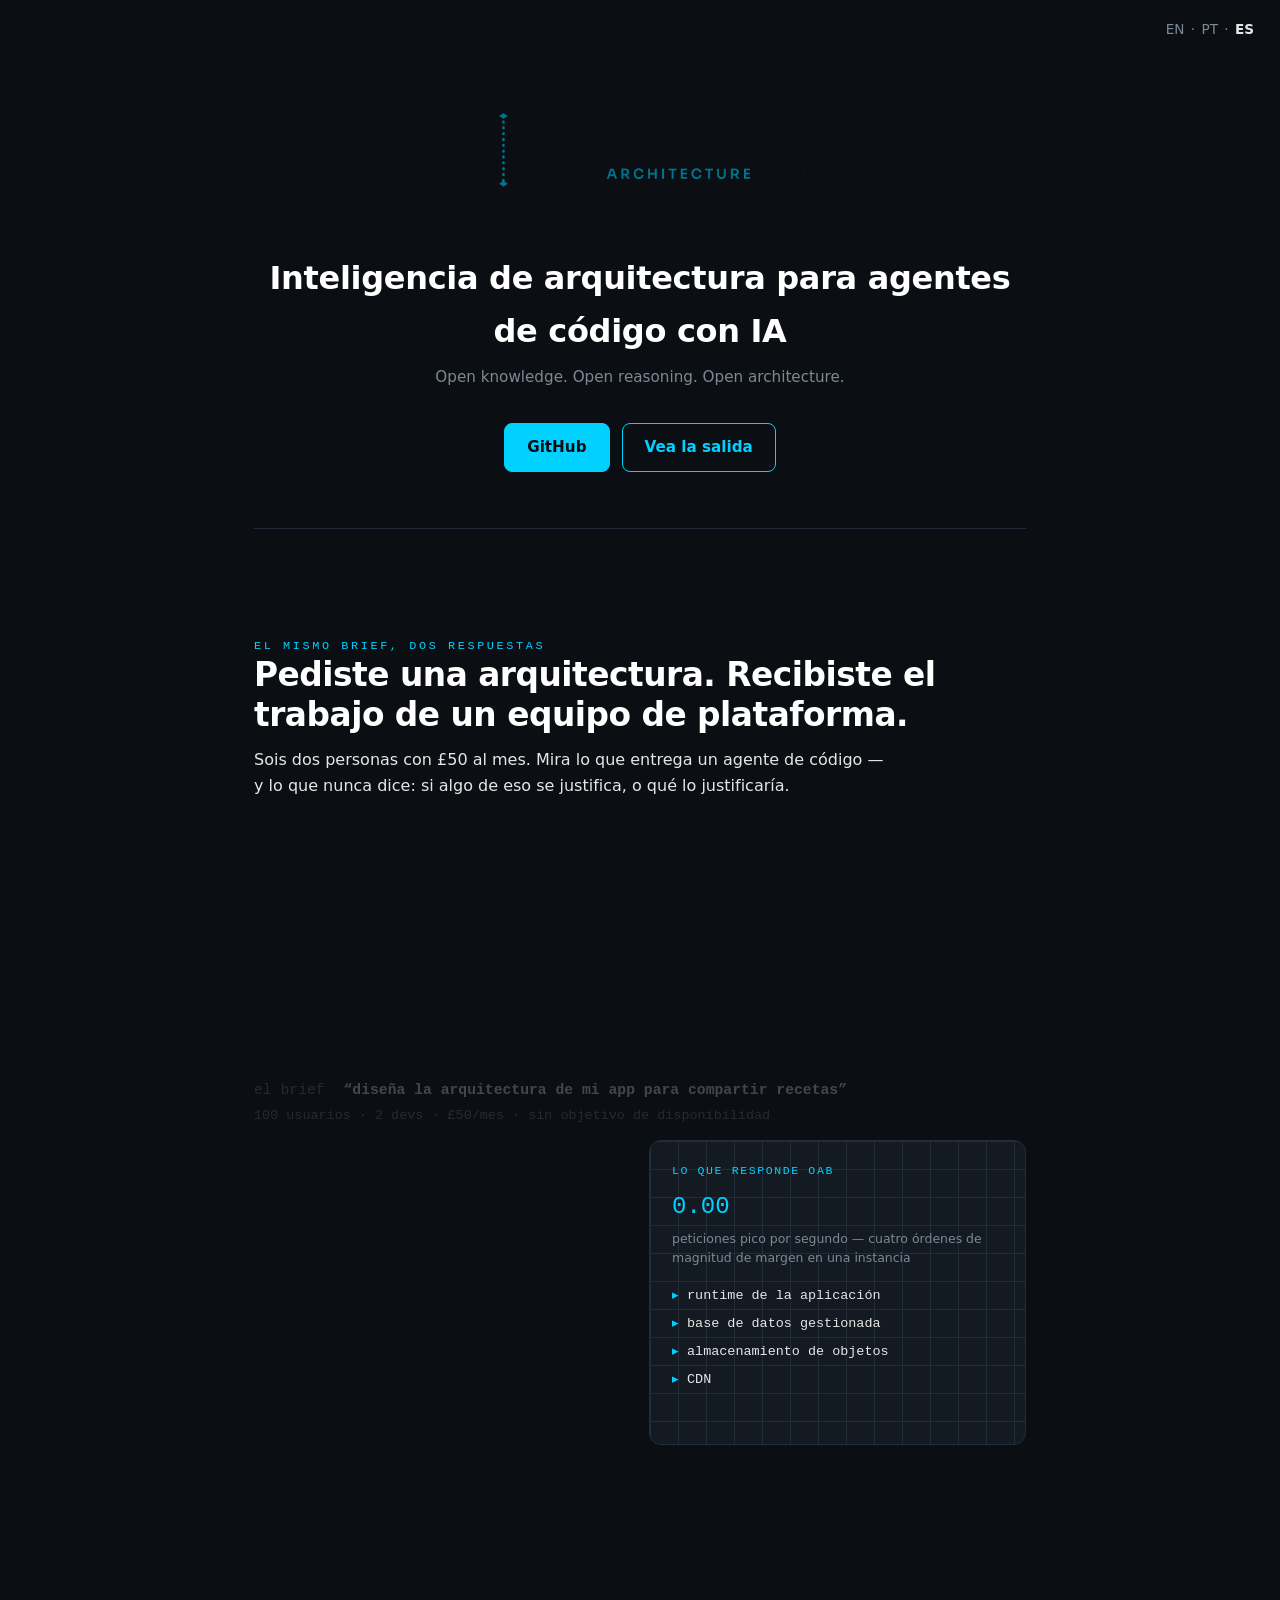
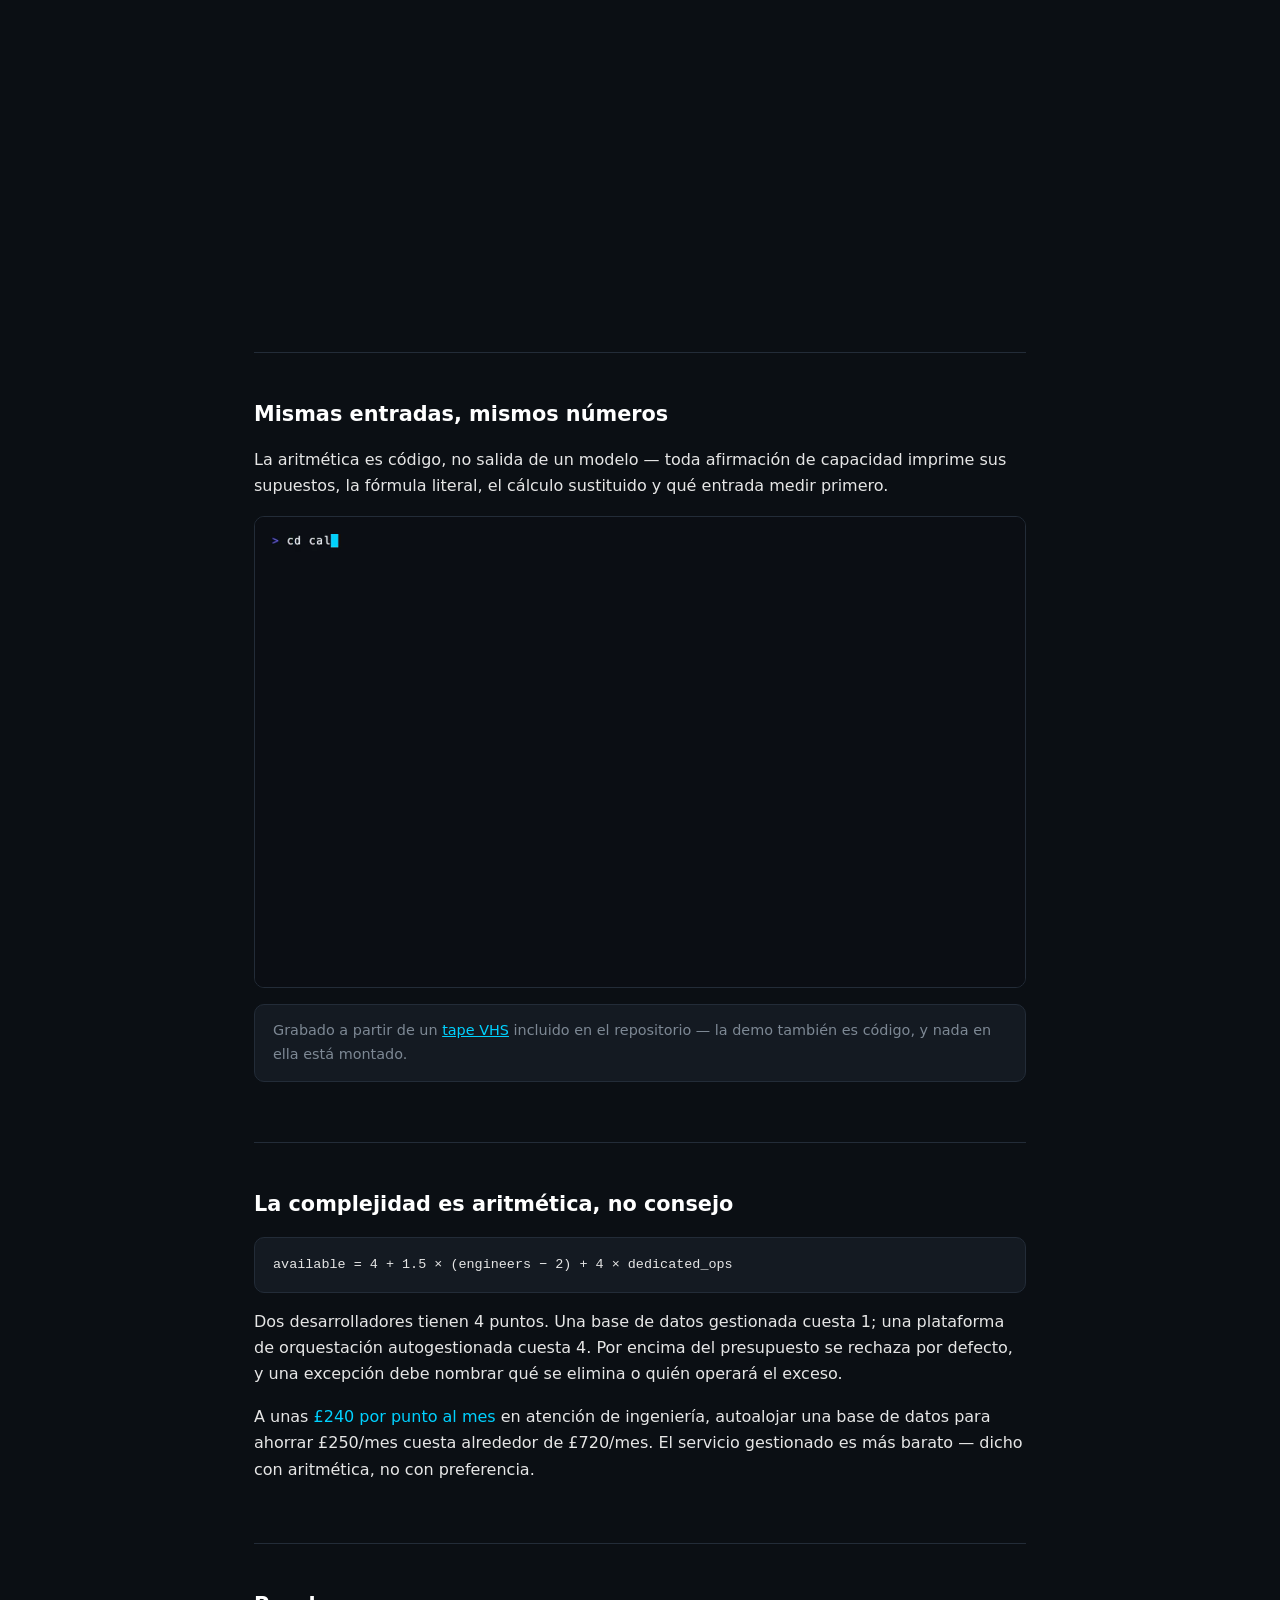
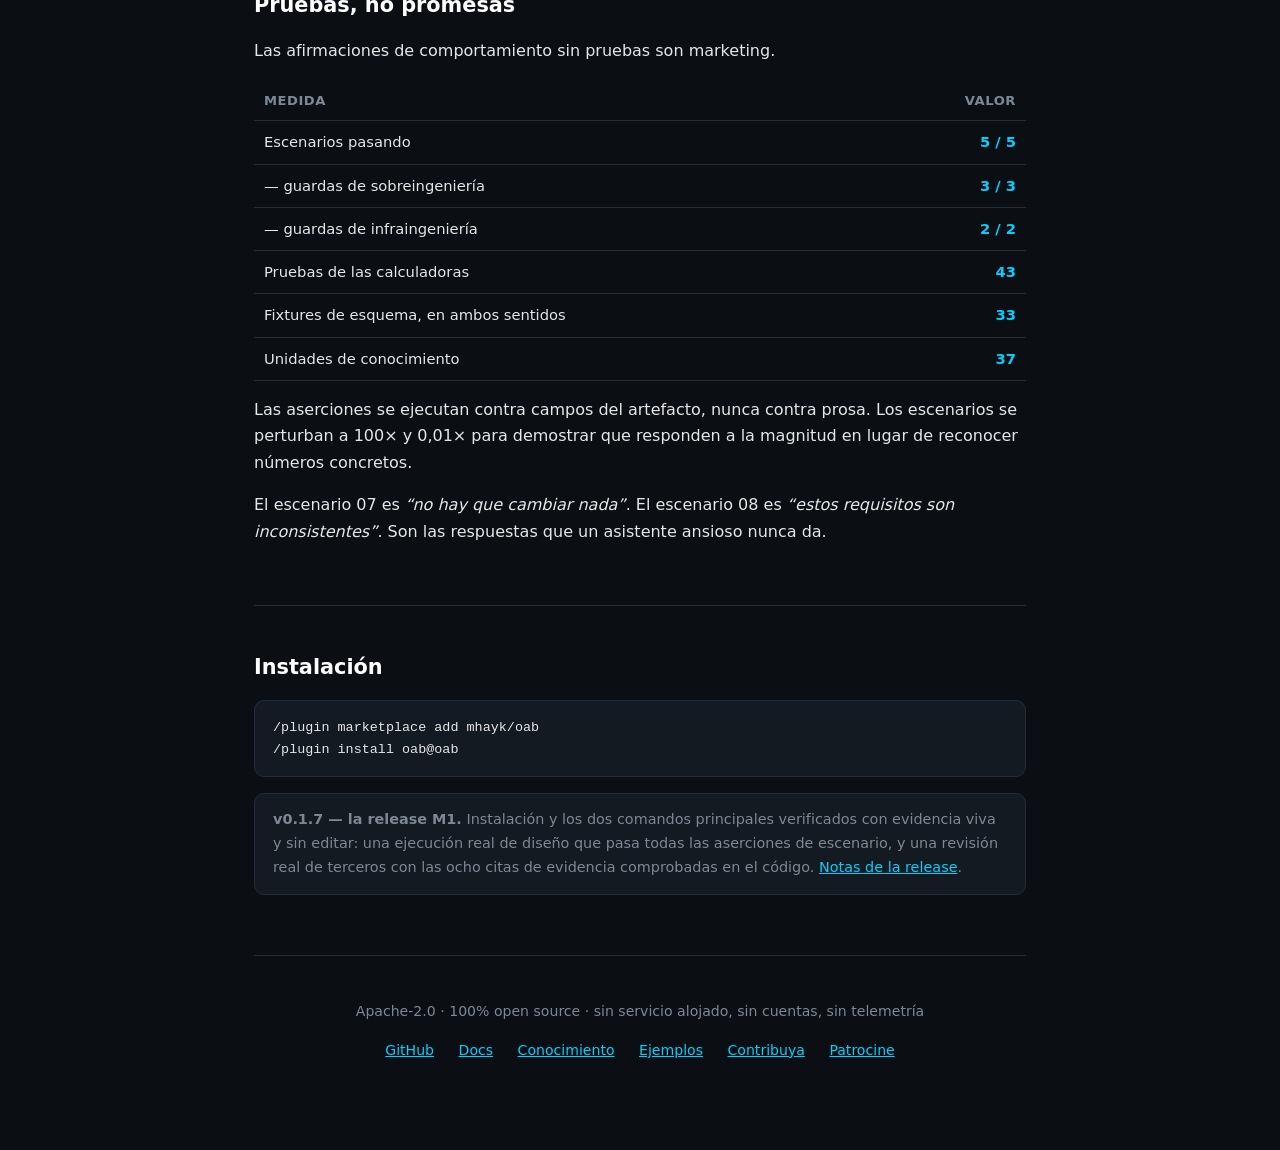
==== website/es/index.html @ 1c1f83a2 "site: lead with the pain, not the mechanism The page showed HOW OAB works and never WHY it should ex" ====
<!doctype html>
<!-- Traducción de ../index.html, sincronizada el 2026-08-09. El inglés es el canónico. -->
<html lang="es" data-theme="dark">
<head>
<meta charset="utf-8">
<meta name="viewport" content="width=device-width, initial-scale=1">
<title>OAB — Open Architecture Brain</title>
<meta name="description" content="Inteligencia de arquitectura open-source para agentes de código con IA. Planificación de capacidad, diseño proporcional de sistemas, revisión de arquitectura y ADRs con disparadores de revisión medibles.">
<meta property="og:title" content="OAB — Open Architecture Brain">
<meta property="og:description" content="Inteligencia de arquitectura para agentes de código con IA.">
<meta property="og:image" content="https://oab.run/oab-social-card.png">
<meta property="og:url" content="https://oab.run/es/">
<meta name="twitter:card" content="summary_large_image">
<meta property="og:locale" content="es_ES">
<link rel="canonical" href="https://oab.run/es/">
<link rel="alternate" hreflang="en" href="https://oab.run/">
<link rel="alternate" hreflang="pt-BR" href="https://oab.run/pt/">
<link rel="alternate" hreflang="es" href="https://oab.run/es/">
<link rel="alternate" hreflang="x-default" href="https://oab.run/">
<link rel="icon" href="../oab-icon.png">
<link rel="stylesheet" href="../style.css">
</head>
<body>
<div class="wrap">

<nav class="lang" aria-label="Idioma"><a href="../">EN</a> · <a href="../pt/">PT</a> · <strong>ES</strong></nav>

<header>
  <picture>
    <source media="(prefers-color-scheme: light)" srcset="../oab-logo-on-light.png">
    <img src="../oab-logo-on-dark.png" alt="OAB — Open Architecture Brain">
  </picture>
  <h1>Inteligencia de arquitectura para agentes de código con IA</h1>
  <p class="manifesto">Open knowledge. Open reasoning. Open architecture.</p>
  <div class="cta">
    <a class="btn solid" href="https://github.com/mhayk/oab">GitHub</a>
    <a class="btn" href="https://github.com/mhayk/oab/tree/main/examples">Vea la salida</a>
  </div>
</header>

<section class="blueprint" data-blueprint aria-label="El mismo brief, dos respuestas">
  <div class="bp-intro">
    <p class="bp-eyebrow">El mismo brief, dos respuestas</p>
    <h2>Pediste una arquitectura. Recibiste el trabajo de un equipo de plataforma.</h2>
    <p>Sois dos personas con £50 al mes. Mira lo que entrega un agente de código — y lo que nunca dice: si algo de eso se justifica, o qué lo justificaría.</p>
  </div>

  <div class="bp-track">
    <div class="bp-stage">

      <p class="bp-brief"><span class="bp-brief-label">el brief</span>
      <b>“diseña la arquitectura de mi app para compartir recetas”</b><br>
      <span class="bp-brief-meta">100 usuarios · 2 devs · £50/mes · sin objetivo de disponibilidad</span></p>

      <div class="bp-split">

        <div class="bp-panel bp-panel-bloat">
          <p class="bp-panel-head">La respuesta de siempre</p>
          <ul class="bp-stack">
            <li>clúster Kubernetes</li>
            <li>Kafka</li>
            <li>Redis</li>
            <li>Elasticsearch</li>
            <li>API gateway</li>
            <li>3 microservicios</li>
            <li>service mesh</li>
          </ul>
          <dl class="bp-meters">
            <div class="bp-meter">
              <dt>complejidad</dt>
              <dd><span class="bp-count bp-over" data-to="18" data-dp="0">18</span>
                  <span class="bp-vs">/ 4 que vuestro equipo puede llevar</span></dd>
            </div>
            <div class="bp-meter">
              <dt>coste</dt>
              <dd><span class="bp-count bp-over" data-to="2400" data-dp="0" data-prefix="£">£2,400</span>
                  <span class="bp-vs">/ £50 de presupuesto</span></dd>
            </div>
          </dl>
          <p class="bp-punch">Operado por: <b>vosotros dos</b>. Nadie dijo si necesitáis algo de esto.</p>
        </div>

        <div class="bp-panel bp-panel-oab">
          <p class="bp-panel-head">Lo que responde OAB</p>
          <p class="bp-fact"><span class="bp-count bp-key" data-to="0.28" data-dp="2">0.28</span>
          <span class="bp-vs">peticiones pico por segundo — cuatro órdenes de magnitud de margen en una instancia</span></p>
          <ul class="bp-built">
            <li><span class="bp-tick">▸</span> runtime de la aplicación</li>
            <li><span class="bp-tick">▸</span> base de datos gestionada</li>
            <li><span class="bp-tick">▸</span> almacenamiento de objetos</li>
            <li><span class="bp-tick">▸</span> CDN</li>
          </ul>
          <dl class="bp-meters">
            <div class="bp-meter">
              <dt>complejidad</dt>
              <dd><span class="bp-count bp-ok" data-to="4" data-dp="0">4</span>
                  <span class="bp-vs">/ 4 — en el límite, sin margen</span></dd>
            </div>
            <div class="bp-meter">
              <dt>coste</dt>
              <dd><span class="bp-count bp-ok" data-to="27" data-dp="0" data-prefix="£">£27</span>
                  <span class="bp-vs">/ £50 de presupuesto</span></dd>
            </div>
          </dl>
          <div class="bp-rejects">
            <p class="bp-rejects-head">rechazados — y la medición que lo cambiaría</p>
            <ul>
              <li class="bp-reject"><span class="bp-x">✕</span> <span class="bp-kind">Kubernetes</span>
                <span class="bp-trigger">en <em>&gt;4 servicios + un ingeniero de ops dedicado</em></span></li>
              <li class="bp-reject"><span class="bp-x">✕</span> <span class="bp-kind">Kafka</span>
                <span class="bp-trigger">en <em>500 eventos/segundo</em></span></li>
              <li class="bp-reject"><span class="bp-x">✕</span> <span class="bp-kind">Redis</span>
                <span class="bp-trigger">en <em>10 req/s en una clave</em></span></li>
            </ul>
          </div>
        </div>

      </div>

      <p class="bp-caption"><b>Esa es toda la diferencia.</b> No una lista más corta — una lista con un motivo para cada elemento, y un número que cambiaría la respuesta. Puedes discrepar de un umbral. No puedes discrepar de una intuición.</p>

    </div>
  </div>
</section>

<section>
  <h2>Mismas entradas, mismos números</h2>
  <p>La aritmética es código, no salida de un modelo — toda afirmación de capacidad imprime sus
  supuestos, la fórmula literal, el cálculo sustituido y qué entrada medir primero.</p>
  <video autoplay loop muted playsinline
         style="width:100%;border:1px solid var(--line);border-radius:10px;display:block;margin:0 0 16px"
         aria-label="Calculadora de capacidad de OAB produciendo el sobre completo">
    <source src="../calculator.webm" type="video/webm">
  </video>
  <p class="note">Grabado a partir de un <a href="https://github.com/mhayk/oab/tree/main/demo">tape VHS</a>
  incluido en el repositorio — la demo también es código, y nada en ella está montado.</p>
</section>

<section>
  <h2>La complejidad es aritmética, no consejo</h2>
  <pre><code>available = 4 + 1.5 × (engineers − 2) + 4 × dedicated_ops</code></pre>
  <p>Dos desarrolladores tienen 4 puntos. Una base de datos gestionada cuesta 1; una plataforma de
  orquestación autogestionada cuesta 4. Por encima del presupuesto se rechaza por defecto, y una
  excepción debe nombrar qué se elimina o quién operará el exceso.</p>
  <p>A unas <span class="accent">£240 por punto al mes</span> en atención de ingeniería,
  autoalojar una base de datos para ahorrar £250/mes cuesta alrededor de £720/mes. El servicio
  gestionado es más barato — dicho con aritmética, no con preferencia.</p>
</section>

<section>
  <h2>Pruebas, no promesas</h2>
  <p>Las afirmaciones de comportamiento sin pruebas son marketing.</p>
  <table>
    <tr><th>Medida</th><th style="text-align:right">Valor</th></tr>
    <tr><td>Escenarios pasando</td><td class="n">5 / 5</td></tr>
    <tr><td>— guardas de sobreingeniería</td><td class="n">3 / 3</td></tr>
    <tr><td>— guardas de infraingeniería</td><td class="n">2 / 2</td></tr>
    <tr><td>Pruebas de las calculadoras</td><td class="n">43</td></tr>
    <tr><td>Fixtures de esquema, en ambos sentidos</td><td class="n">33</td></tr>
    <tr><td>Unidades de conocimiento</td><td class="n">37</td></tr>
  </table>
  <p>Las aserciones se ejecutan contra campos del artefacto, nunca contra prosa. Los escenarios se
  perturban a 100× y 0,01× para demostrar que responden a la magnitud en lugar de reconocer números
  concretos.</p>
  <p>El escenario 07 es <em>“no hay que cambiar nada”</em>. El escenario 08 es <em>“estos
  requisitos son inconsistentes”</em>. Son las respuestas que un asistente ansioso nunca da.</p>
</section>

<section>
  <h2>Instalación</h2>
  <pre><code>/plugin marketplace add mhayk/oab
/plugin install oab@oab</code></pre>
  <p class="note"><strong>v0.1.7 — la release M1.</strong> Instalación y los dos comandos
  principales verificados con evidencia viva y sin editar: una ejecución real de diseño que pasa
  todas las aserciones de escenario, y una revisión real de terceros con las ocho citas de
  evidencia comprobadas en el código.
  <a href="https://github.com/mhayk/oab/releases/tag/v0.1.7">Notas de la release</a>.</p>
</section>

<footer>
  <p>Apache-2.0 · 100% open source · sin servicio alojado, sin cuentas, sin telemetría</p>
  <p>
    <a href="https://github.com/mhayk/oab">GitHub</a>
    <a href="https://github.com/mhayk/oab/tree/main/docs">Docs</a>
    <a href="https://github.com/mhayk/oab/tree/main/knowledge">Conocimiento</a>
    <a href="https://github.com/mhayk/oab/tree/main/examples">Ejemplos</a>
    <a href="https://github.com/mhayk/oab/blob/main/CONTRIBUTING.md">Contribuya</a>
    <a href="https://github.com/sponsors/mhayk">Patrocine</a>
  </p>
</footer>

</div>
<script src="../vendor/gsap.min.js"></script>
<script src="../vendor/ScrollTrigger.min.js"></script>
<script src="../oab-blueprint.js"></script>
</body>
</html>
---- website/style.css ----
/* Single-page site, no build step, no external requests. Fonts are the system stack until
     Sora and Inter are self-hosted as WOFF2 — the site must not call an external service. */
  :root{--bg:#0B0F14;--raised:#141A22;--fg:#E6E6E6;--bright:#FFF;--accent:#00D1FF;--muted:#7d8894;--line:#232c38}
  @media (prefers-color-scheme: light){:root:not([data-theme=dark]){--bg:#fff;--raised:#f5f6f8;--fg:#1b2430;--bright:#0B0F14;--accent:#00758F;--muted:#5a6674;--line:#e2e6ea}}
  *{box-sizing:border-box}
  body{margin:0;background:var(--bg);color:var(--fg);font:16px/1.65 ui-sans-serif,system-ui,-apple-system,"Segoe UI",Roboto,sans-serif;-webkit-font-smoothing:antialiased}
  .wrap{max-width:820px;margin:0 auto;padding:0 24px}
  header{padding:88px 0 56px;text-align:center}
  header img{width:min(380px,88%);height:auto}
  h1{font-size:clamp(1.5rem,4vw,2rem);color:var(--bright);margin:32px 0 8px;font-weight:600;letter-spacing:-.01em}
  .manifesto{color:var(--muted);font-size:.95rem;margin:0 0 32px}
  .accent{color:var(--accent)}
  .cta{display:inline-flex;gap:12px;flex-wrap:wrap;justify-content:center}
  .btn{display:inline-block;padding:11px 22px;border-radius:8px;text-decoration:none;font-weight:600;font-size:.95rem;border:1px solid var(--accent);color:var(--accent);transition:.15s}
  .btn:hover{background:var(--accent);color:var(--bg)}
  .btn.solid{background:var(--accent);color:var(--bg)}
  .btn.solid:hover{filter:brightness(1.12)}
  section{padding:44px 0;border-top:1px solid var(--line)}
  h2{font-size:1.3rem;color:var(--bright);margin:0 0 16px;font-weight:600}
  p{margin:0 0 16px}
  pre{background:var(--raised);border:1px solid var(--line);border-radius:10px;padding:16px 18px;overflow-x:auto;font-size:.84rem;line-height:1.6;margin:0 0 16px}
  code{font-family:ui-monospace,SFMono-Regular,Menlo,monospace}
  .lead{font-size:1.05rem}
  .big{color:var(--bright);font-weight:600}
  table{width:100%;border-collapse:collapse;font-size:.92rem;margin:0 0 16px}
  th,td{text-align:left;padding:9px 10px;border-bottom:1px solid var(--line)}
  th{color:var(--muted);font-weight:600;font-size:.82rem;text-transform:uppercase;letter-spacing:.04em}
  td.n{text-align:right;color:var(--accent);font-weight:600;font-variant-numeric:tabular-nums}
  blockquote{margin:0 0 16px;padding:12px 18px;border-left:3px solid var(--accent);background:var(--raised);border-radius:0 8px 8px 0;font-size:.93rem}
  .note{background:var(--raised);border:1px solid var(--line);border-radius:10px;padding:14px 18px;font-size:.9rem;color:var(--muted)}
  footer{padding:44px 0 72px;border-top:1px solid var(--line);color:var(--muted);font-size:.88rem;text-align:center}
  a{color:var(--accent)}
  footer a{margin:0 10px;display:inline-block}
  .lang{position:absolute;top:18px;right:24px;font-size:.85rem;color:var(--muted);z-index:2}
  .lang a{color:var(--muted);text-decoration:none;margin:0 2px}
  .lang a:hover{color:var(--accent)}
  .lang strong{color:var(--fg);font-weight:600;margin:0 2px}

/* ── The same brief, two answers ─────────────────────────────────────────────────────────────
   The contrast IS the thesis: the left panel is the developer's dread made visible (a stack that
   piles up, counters going red against a budget nobody checked), the right is the measured answer.
   Namespaced .bp-* so nothing collides with the base .wrap sections. */

.blueprint { position: relative; border-top: 1px solid var(--line); }
.bp-intro { padding: 64px 0 8px; }
.bp-eyebrow {
  font-family: ui-monospace, SFMono-Regular, Menlo, monospace;
  font-size: .74rem; letter-spacing: .22em; text-transform: uppercase;
  color: var(--accent); margin: 0 0 12px;
}
.bp-intro h2 { font-size: clamp(1.45rem, 3.6vw, 2.05rem); color: var(--bright); margin: 0 0 12px; font-weight: 600; letter-spacing: -.015em; line-height: 1.2; }
.bp-intro p { max-width: 62ch; margin: 0; }

.bp-track.is-live { min-height: 300vh; }
@media (max-width: 720px) { .bp-track.is-live { min-height: 240vh; } }

.bp-stage { padding: 20px 0; }
.is-live .bp-stage { position: sticky; top: 0; min-height: 100vh; display: flex; flex-direction: column; justify-content: center; }

/* the brief, stated once, above the split */
.bp-brief {
  font-family: ui-monospace, SFMono-Regular, Menlo, monospace;
  font-size: .92rem; color: var(--fg); margin: 0 0 20px; line-height: 1.7;
}
.bp-brief-label { color: var(--muted); margin-right: 10px; }
.bp-brief b { color: var(--bright); font-weight: 600; }
.bp-brief-meta { color: var(--muted); font-size: .84rem; }

.bp-split { display: grid; grid-template-columns: 1fr 1fr; gap: 18px; align-items: start; }
@media (max-width: 820px) { .bp-split { grid-template-columns: 1fr; gap: 14px; } }

.bp-panel { border: 1px solid var(--line); border-radius: 12px; padding: 20px 22px; background: var(--raised); }
.bp-panel-bloat { border-color: color-mix(in srgb, var(--red, #ff6b6b) 32%, var(--line)); }
.bp-panel-oab {
  background-image: linear-gradient(var(--line) 1px, transparent 1px), linear-gradient(90deg, var(--line) 1px, transparent 1px);
  background-size: 28px 28px;
}
.bp-panel-head {
  font-family: ui-monospace, monospace; font-size: .72rem; letter-spacing: .14em;
  text-transform: uppercase; color: var(--muted); margin: 0 0 14px;
}
.bp-panel-oab .bp-panel-head { color: var(--accent); }

/* the pile */
.bp-stack { list-style: none; margin: 0 0 16px; padding: 0; }
.bp-stack li {
  font-family: ui-monospace, monospace; font-size: .84rem; color: var(--fg);
  padding: 3px 0 3px 16px; position: relative;
}
.bp-stack li::before { content: "+"; position: absolute; left: 0; color: var(--red, #ff6b6b); }

.bp-built { list-style: none; margin: 0 0 16px; padding: 0; }
.bp-built li { font-family: ui-monospace, monospace; font-size: .84rem; color: var(--fg); padding: 3px 0; display: flex; gap: 8px; }
.bp-tick { color: var(--accent); }

.bp-fact { margin: 0 0 14px; display: flex; gap: 10px; align-items: baseline; flex-wrap: wrap; }
.bp-count {
  font-family: ui-monospace, monospace; font-size: 1.5rem; font-variant-numeric: tabular-nums;
  line-height: 1.1;
}
.bp-count.bp-key, .bp-count.bp-ok { color: var(--accent); }
.bp-count.bp-over { color: var(--red, #ff6b6b); }
.bp-vs { color: var(--muted); font-size: .78rem; line-height: 1.5; }

.bp-meters { margin: 0 0 14px; padding: 0; display: flex; flex-direction: column; gap: 8px; }
.bp-meter { display: flex; gap: 12px; align-items: baseline; }
.bp-meter dt { font-family: ui-monospace, monospace; font-size: .72rem; color: var(--muted); min-width: 78px; }
.bp-meter dd { margin: 0; display: flex; gap: 8px; align-items: baseline; flex-wrap: wrap; }
.bp-meter .bp-count { font-size: 1.25rem; }

.bp-punch {
  margin: 0; padding-top: 12px; border-top: 1px dashed var(--line);
  color: var(--muted); font-size: .86rem;
}
.bp-punch b { color: var(--red, #ff6b6b); }

.bp-rejects { border-top: 1px dashed var(--line); padding-top: 12px; }
.bp-rejects-head { font-family: ui-monospace, monospace; font-size: .68rem; letter-spacing: .1em; text-transform: uppercase; color: var(--muted); margin: 0 0 8px; }
.bp-rejects ul { list-style: none; margin: 0; padding: 0; }
.bp-reject { font-family: ui-monospace, monospace; font-size: .8rem; padding: 2px 0; display: flex; gap: 7px; flex-wrap: wrap; color: var(--muted); }
.bp-reject .bp-kind { color: var(--fg); text-decoration: line-through; text-decoration-color: var(--muted); }
.bp-reject .bp-trigger { flex-basis: 100%; padding-left: 20px; font-size: .74rem; }
.bp-reject .bp-trigger em { color: var(--accent); font-style: normal; }

.bp-caption { margin: 20px 0 0; color: var(--fg); font-size: .98rem; max-width: 70ch; }
.bp-caption b { color: var(--bright); }

/* Late content must not reserve height from the first frame, or the panels are mostly empty box
   for the first half of the scroll. GSAP animates height 0 -> auto as each part arrives. */
.is-live .bp-meters, .is-live .bp-punch, .is-live .bp-rejects, .is-live .bp-caption { overflow: hidden; }

/* reduced motion needs no rule: the script returns before adding .is-live, so the section stays
   in its composed state and never pins. */
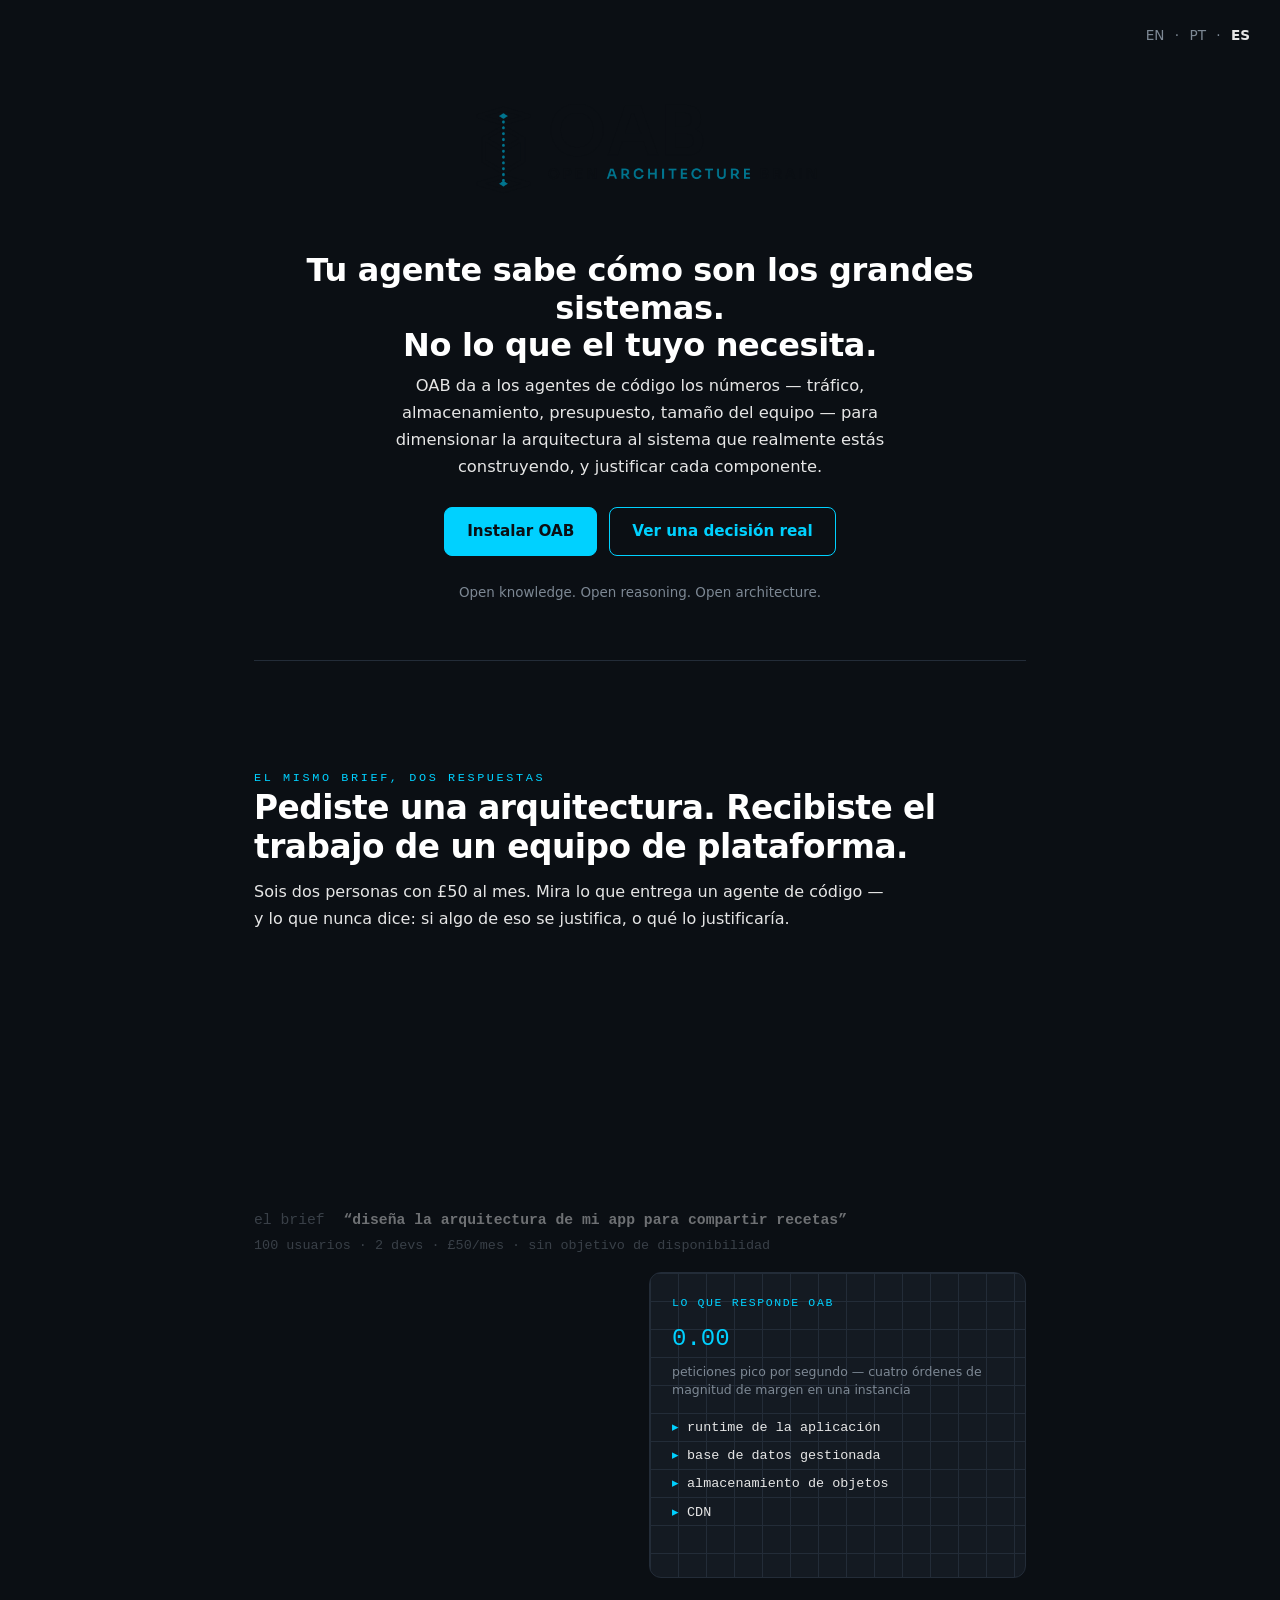
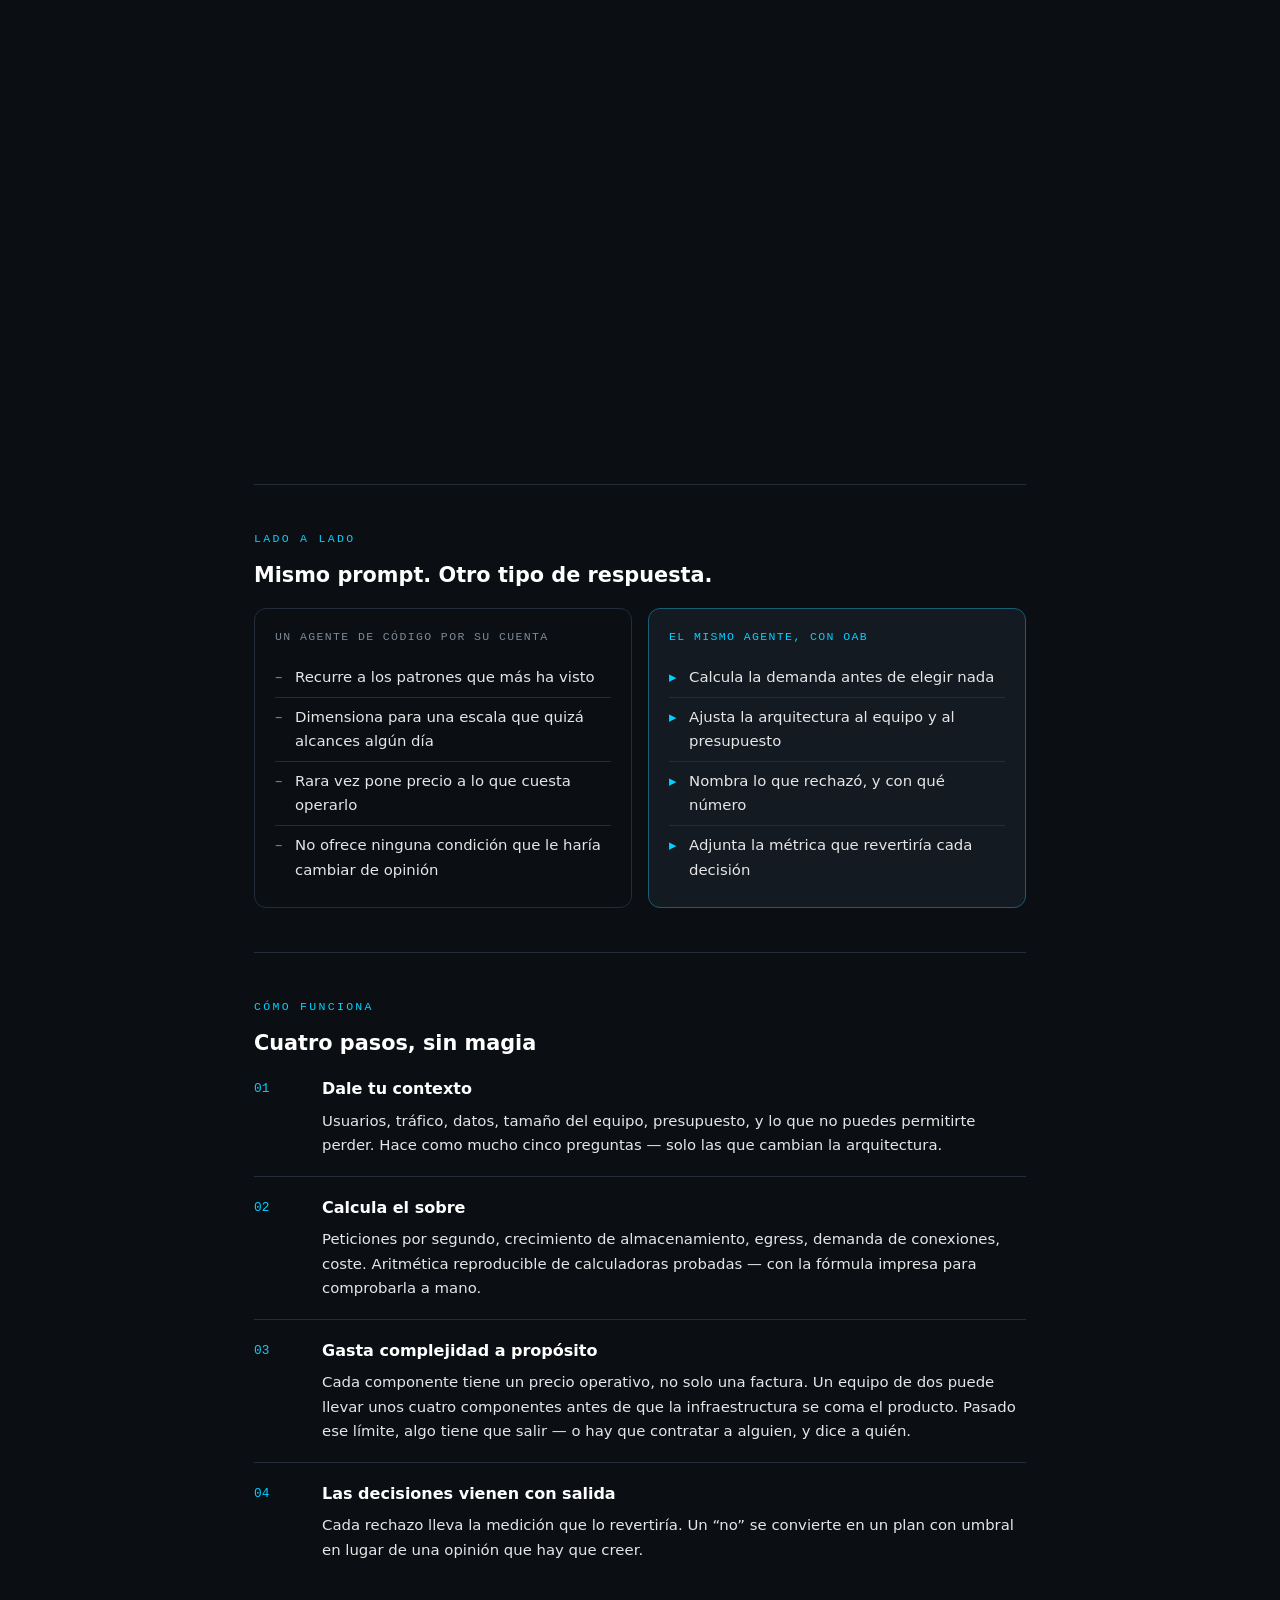
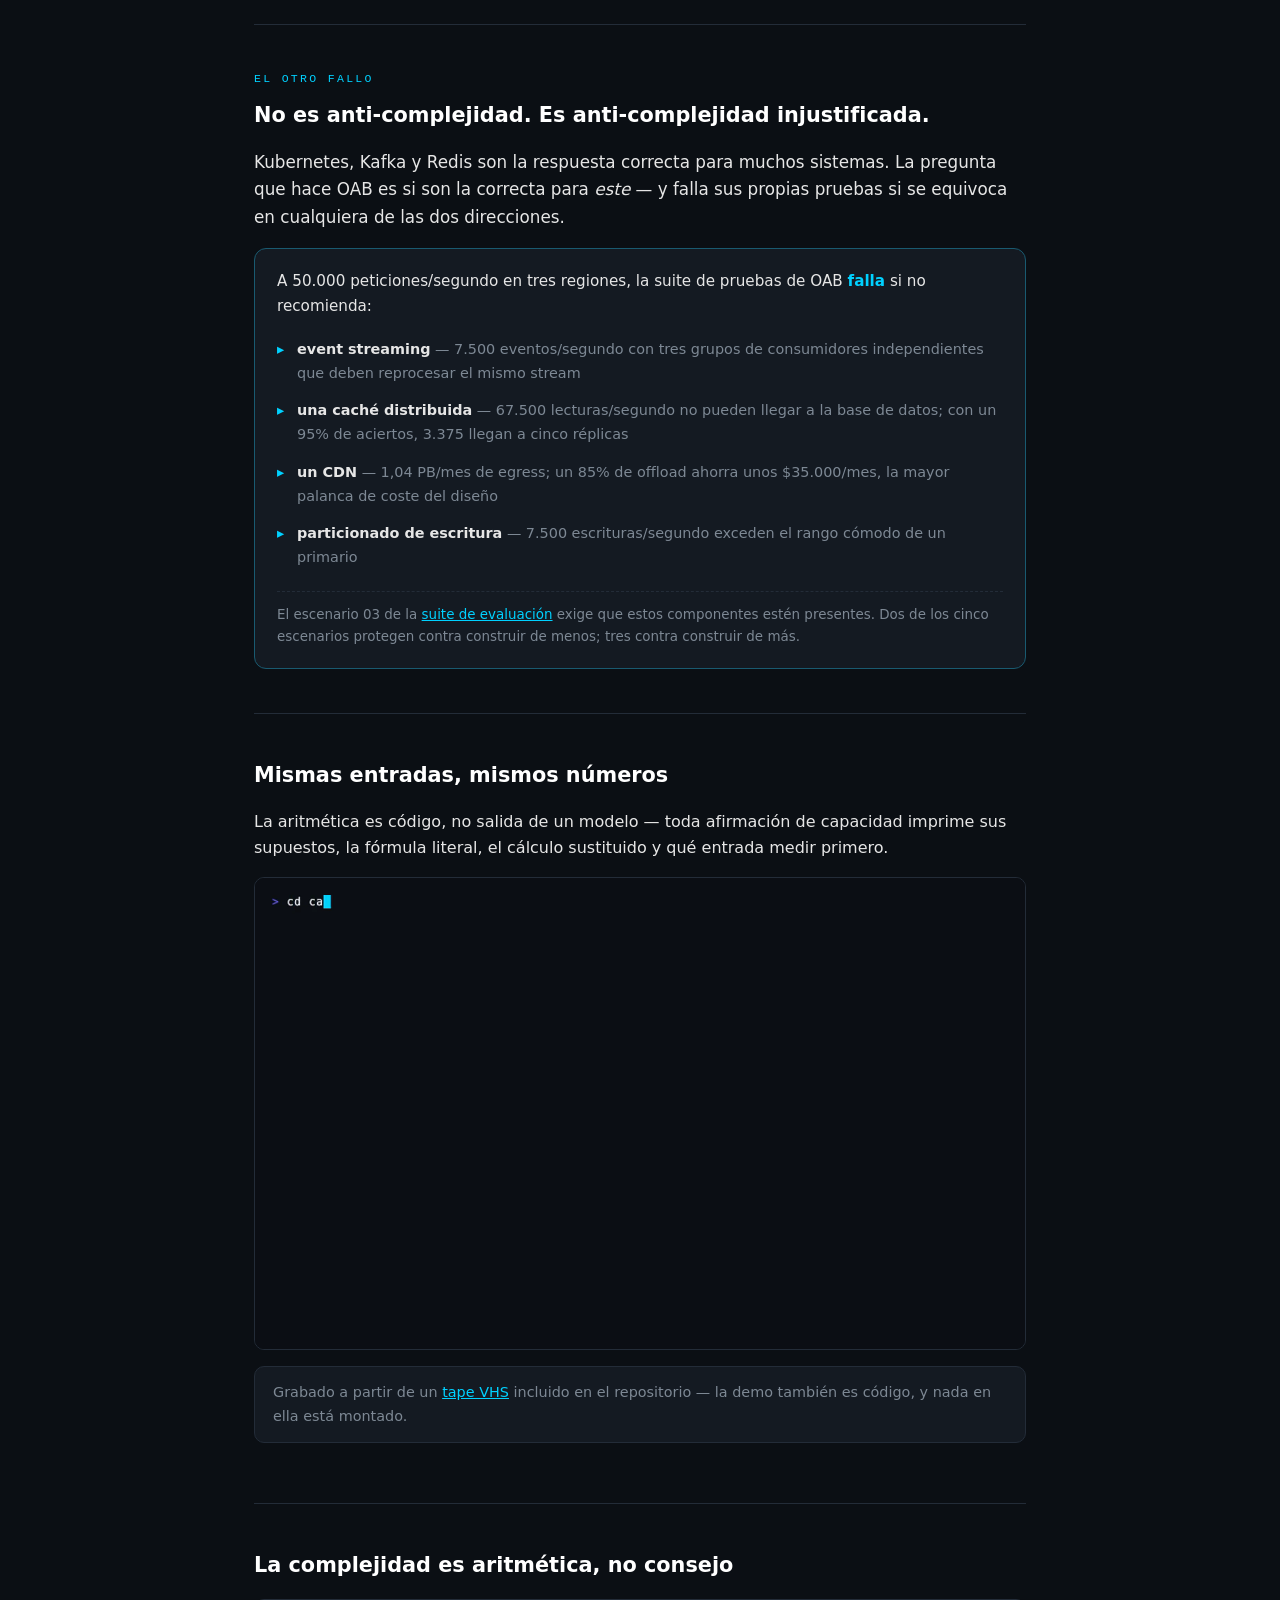
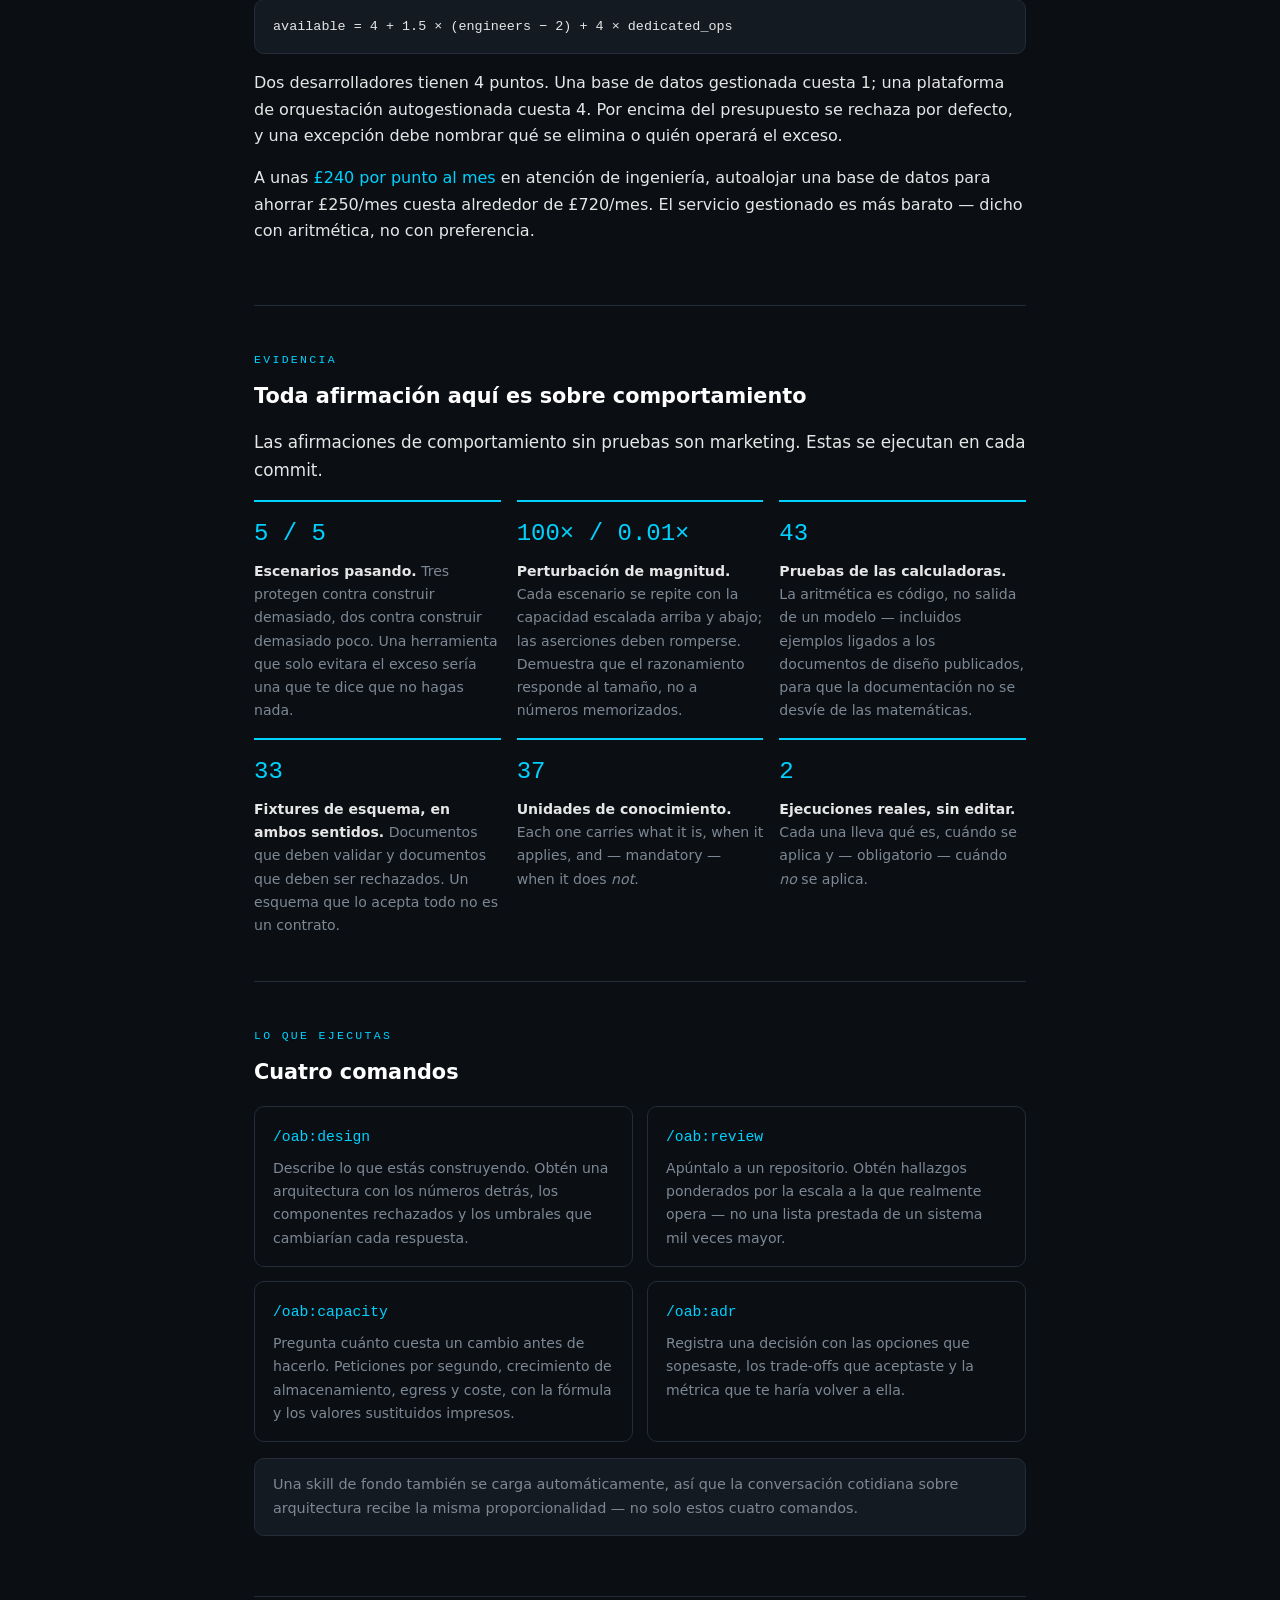
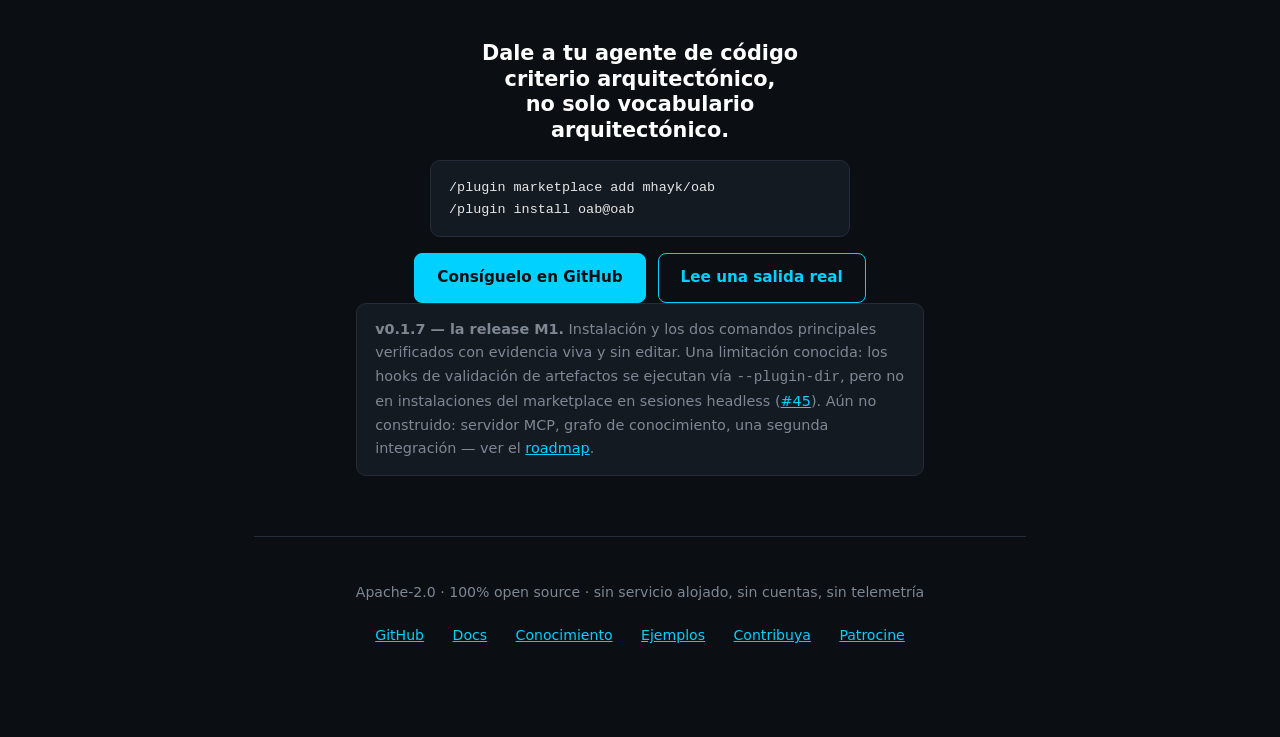
==== commit 1486af18: "site: rebuild the landing narrative around benefit, then mechanism The page explained what OAB does " ====
--- a/website/es/index.html
+++ b/website/es/index.html
@@ -30,12 +30,13 @@
     <source media="(prefers-color-scheme: light)" srcset="../oab-logo-on-light.png">
     <img src="../oab-logo-on-dark.png" alt="OAB — Open Architecture Brain">
   </picture>
-  <h1>Inteligencia de arquitectura para agentes de código con IA</h1>
+  <h1>Tu agente sabe cómo son los grandes sistemas.<br>No lo que el tuyo necesita.</h1>
+  <p class="hero-sub">OAB da a los agentes de código los números — tráfico, almacenamiento, presupuesto, tamaño del equipo — para dimensionar la arquitectura al sistema que realmente estás construyendo, y justificar cada componente.</p>
+  <div class="cta">
+    <a class="btn solid" href="#install">Instalar OAB</a>
+    <a class="btn" href="https://github.com/mhayk/oab/tree/main/examples/live-run">Ver una decisión real</a>
+  </div>
   <p class="manifesto">Open knowledge. Open reasoning. Open architecture.</p>
-  <div class="cta">
-    <a class="btn solid" href="https://github.com/mhayk/oab">GitHub</a>
-    <a class="btn" href="https://github.com/mhayk/oab/tree/main/examples">Vea la salida</a>
-  </div>
 </header>
 
 <section class="blueprint" data-blueprint aria-label="El mismo brief, dos respuestas">
@@ -123,6 +124,83 @@
   </div>
 </section>
 
+<section class="reveal">
+  <p class="eyebrow">Lado a lado</p>
+  <h2>Mismo prompt. Otro tipo de respuesta.</h2>
+  <div class="cmp">
+    <div class="cmp-col">
+      <p class="cmp-head">Un agente de código por su cuenta</p>
+      <ul class="cmp-list">
+        <li>Recurre a los patrones que más ha visto</li>
+        <li>Dimensiona para una escala que quizá alcances algún día</li>
+        <li>Rara vez pone precio a lo que cuesta operarlo</li>
+        <li>No ofrece ninguna condición que le haría cambiar de opinión</li>
+      </ul>
+    </div>
+    <div class="cmp-col cmp-col-oab">
+      <p class="cmp-head">El mismo agente, con OAB</p>
+      <ul class="cmp-list">
+        <li>Calcula la demanda antes de elegir nada</li>
+        <li>Ajusta la arquitectura al equipo y al presupuesto</li>
+        <li>Nombra lo que rechazó, y con qué número</li>
+        <li>Adjunta la métrica que revertiría cada decisión</li>
+      </ul>
+    </div>
+  </div>
+</section>
+
+<section class="reveal">
+  <p class="eyebrow">Cómo funciona</p>
+  <h2>Cuatro pasos, sin magia</h2>
+  <ol class="steps">
+    <li>
+      <span class="steps-n">01</span>
+      <div>
+        <h3>Dale tu contexto</h3>
+        <p>Usuarios, tráfico, datos, tamaño del equipo, presupuesto, y lo que no puedes permitirte perder. Hace como mucho cinco preguntas — solo las que cambian la arquitectura.</p>
+      </div>
+    </li>
+    <li>
+      <span class="steps-n">02</span>
+      <div>
+        <h3>Calcula el sobre</h3>
+        <p>Peticiones por segundo, crecimiento de almacenamiento, egress, demanda de conexiones, coste. Aritmética reproducible de calculadoras probadas — con la fórmula impresa para comprobarla a mano.</p>
+      </div>
+    </li>
+    <li>
+      <span class="steps-n">03</span>
+      <div>
+        <h3>Gasta complejidad a propósito</h3>
+        <p>Cada componente tiene un precio operativo, no solo una factura. Un equipo de dos puede llevar unos cuatro componentes antes de que la infraestructura se coma el producto. Pasado ese límite, algo tiene que salir — o hay que contratar a alguien, y dice a quién.</p>
+      </div>
+    </li>
+    <li>
+      <span class="steps-n">04</span>
+      <div>
+        <h3>Las decisiones vienen con salida</h3>
+        <p>Cada rechazo lleva la medición que lo revertiría. Un “no” se convierte en un plan con umbral en lugar de una opinión que hay que creer.</p>
+      </div>
+    </li>
+  </ol>
+</section>
+
+<section class="reveal">
+  <p class="eyebrow">El otro fallo</p>
+  <h2>No es anti-complejidad. Es anti-complejidad injustificada.</h2>
+  <p class="lead">Kubernetes, Kafka y Redis son la respuesta correcta para muchos sistemas. La pregunta que hace OAB es si son la correcta para <em>este</em> — y falla sus propias pruebas si se equivoca en cualquiera de las dos direcciones.</p>
+
+  <div class="scale-up">
+    <p class="scale-head">A 50.000 peticiones/segundo en tres regiones, la suite de pruebas de OAB <strong>falla</strong> si no recomienda:</p>
+    <ul class="scale-list">
+      <li><b>event streaming</b> — 7.500 eventos/segundo con tres grupos de consumidores independientes que deben reprocesar el mismo stream</li>
+      <li><b>una caché distribuida</b> — 67.500 lecturas/segundo no pueden llegar a la base de datos; con un 95% de aciertos, 3.375 llegan a cinco réplicas</li>
+      <li><b>un CDN</b> — 1,04 PB/mes de egress; un 85% de offload ahorra unos $35.000/mes, la mayor palanca de coste del diseño</li>
+      <li><b>particionado de escritura</b> — 7.500 escrituras/segundo exceden el rango cómodo de un primario</li>
+    </ul>
+    <p class="scale-note">El escenario 03 de la <a href="https://github.com/mhayk/oab/tree/main/evaluations/scenarios">suite de evaluación</a> exige que estos componentes estén presentes. Dos de los cinco escenarios protegen contra construir de menos; tres contra construir de más.</p>
+  </div>
+</section>
+
 <section>
   <h2>Mismas entradas, mismos números</h2>
   <p>La aritmética es código, no salida de un modelo — toda afirmación de capacidad imprime sus
@@ -147,34 +225,73 @@
   gestionado es más barato — dicho con aritmética, no con preferencia.</p>
 </section>
 
-<section>
-  <h2>Pruebas, no promesas</h2>
-  <p>Las afirmaciones de comportamiento sin pruebas son marketing.</p>
-  <table>
-    <tr><th>Medida</th><th style="text-align:right">Valor</th></tr>
-    <tr><td>Escenarios pasando</td><td class="n">5 / 5</td></tr>
-    <tr><td>— guardas de sobreingeniería</td><td class="n">3 / 3</td></tr>
-    <tr><td>— guardas de infraingeniería</td><td class="n">2 / 2</td></tr>
-    <tr><td>Pruebas de las calculadoras</td><td class="n">43</td></tr>
-    <tr><td>Fixtures de esquema, en ambos sentidos</td><td class="n">33</td></tr>
-    <tr><td>Unidades de conocimiento</td><td class="n">37</td></tr>
-  </table>
-  <p>Las aserciones se ejecutan contra campos del artefacto, nunca contra prosa. Los escenarios se
-  perturban a 100× y 0,01× para demostrar que responden a la magnitud en lugar de reconocer números
-  concretos.</p>
-  <p>El escenario 07 es <em>“no hay que cambiar nada”</em>. El escenario 08 es <em>“estos
-  requisitos son inconsistentes”</em>. Son las respuestas que un asistente ansioso nunca da.</p>
-</section>
-
-<section>
-  <h2>Instalación</h2>
+<section class="reveal">
+  <p class="eyebrow">Evidencia</p>
+  <h2>Toda afirmación aquí es sobre comportamiento</h2>
+  <p class="lead">Las afirmaciones de comportamiento sin pruebas son marketing. Estas se ejecutan en cada commit.</p>
+
+  <div class="ev">
+    <div class="ev-item">
+      <span class="ev-n">5 / 5</span>
+      <p><b>Escenarios pasando.</b> Tres protegen contra construir demasiado, dos contra construir demasiado poco. Una herramienta que solo evitara el exceso sería una que te dice que no hagas nada.</p>
+    </div>
+    <div class="ev-item">
+      <span class="ev-n">100× / 0.01×</span>
+      <p><b>Perturbación de magnitud.</b> Cada escenario se repite con la capacidad escalada arriba y abajo; las aserciones deben romperse. Demuestra que el razonamiento responde al tamaño, no a números memorizados.</p>
+    </div>
+    <div class="ev-item">
+      <span class="ev-n">43</span>
+      <p><b>Pruebas de las calculadoras.</b> La aritmética es código, no salida de un modelo — incluidos ejemplos ligados a los documentos de diseño publicados, para que la documentación no se desvíe de las matemáticas.</p>
+    </div>
+    <div class="ev-item">
+      <span class="ev-n">33</span>
+      <p><b>Fixtures de esquema, en ambos sentidos.</b> Documentos que deben validar y documentos que deben ser rechazados. Un esquema que lo acepta todo no es un contrato.</p>
+    </div>
+    <div class="ev-item">
+      <span class="ev-n">37</span>
+      <p><b>Unidades de conocimiento.</b> Each one carries what it is, when it applies, and — mandatory —
+      when it does <em>not</em>.</p>
+    </div>
+    <div class="ev-item">
+      <span class="ev-n">2</span>
+      <p><b>Ejecuciones reales, sin editar.</b> Cada una lleva qué es, cuándo se aplica y — obligatorio — cuándo <em>no</em> se aplica.</p>
+    </div>
+  </div>
+</section>
+
+<section class="reveal">
+  <p class="eyebrow">Lo que ejecutas</p>
+  <h2>Cuatro comandos</h2>
+  <div class="cmds">
+    <div class="cmd">
+      <code>/oab:design</code>
+      <p>Describe lo que estás construyendo. Obtén una arquitectura con los números detrás, los componentes rechazados y los umbrales que cambiarían cada respuesta.</p>
+    </div>
+    <div class="cmd">
+      <code>/oab:review</code>
+      <p>Apúntalo a un repositorio. Obtén hallazgos ponderados por la escala a la que realmente opera — no una lista prestada de un sistema mil veces mayor.</p>
+    </div>
+    <div class="cmd">
+      <code>/oab:capacity</code>
+      <p>Pregunta cuánto cuesta un cambio antes de hacerlo. Peticiones por segundo, crecimiento de almacenamiento, egress y coste, con la fórmula y los valores sustituidos impresos.</p>
+    </div>
+    <div class="cmd">
+      <code>/oab:adr</code>
+      <p>Registra una decisión con las opciones que sopesaste, los trade-offs que aceptaste y la métrica que te haría volver a ella.</p>
+    </div>
+  </div>
+  <p class="note">Una skill de fondo también se carga automáticamente, así que la conversación cotidiana sobre arquitectura recibe la misma proporcionalidad — no solo estos cuatro comandos.</p>
+</section>
+
+<section class="final" id="install">
+  <h2>Dale a tu agente de código criterio arquitectónico,<br>no solo vocabulario arquitectónico.</h2>
   <pre><code>/plugin marketplace add mhayk/oab
 /plugin install oab@oab</code></pre>
-  <p class="note"><strong>v0.1.7 — la release M1.</strong> Instalación y los dos comandos
-  principales verificados con evidencia viva y sin editar: una ejecución real de diseño que pasa
-  todas las aserciones de escenario, y una revisión real de terceros con las ocho citas de
-  evidencia comprobadas en el código.
-  <a href="https://github.com/mhayk/oab/releases/tag/v0.1.7">Notas de la release</a>.</p>
+  <div class="cta">
+    <a class="btn solid" href="https://github.com/mhayk/oab">Consíguelo en GitHub</a>
+    <a class="btn" href="https://github.com/mhayk/oab/tree/main/examples">Lee una salida real</a>
+  </div>
+  <p class="note"><strong>v0.1.7 — la release M1.</strong> Instalación y los dos comandos principales verificados con evidencia viva y sin editar. Una limitación conocida: los hooks de validación de artefactos se ejecutan vía <code>--plugin-dir</code>, pero no en instalaciones del marketplace en sesiones headless (<a href="https://github.com/mhayk/oab/issues/45">#45</a>). Aún no construido: servidor MCP, grafo de conocimiento, una segunda integración — ver el <a href="https://github.com/mhayk/oab/blob/main/ROADMAP.md">roadmap</a>.</p>
 </section>
 
 <footer>
@@ -193,5 +310,6 @@
 <script src="../vendor/gsap.min.js"></script>
 <script src="../vendor/ScrollTrigger.min.js"></script>
 <script src="../oab-blueprint.js"></script>
+<script src="../reveal.js"></script>
 </body>
 </html>
--- a/website/style.css
+++ b/website/style.css
@@ -30,11 +30,11 @@
   .note{background:var(--raised);border:1px solid var(--line);border-radius:10px;padding:14px 18px;font-size:.9rem;color:var(--muted)}
   footer{padding:44px 0 72px;border-top:1px solid var(--line);color:var(--muted);font-size:.88rem;text-align:center}
   a{color:var(--accent)}
-  footer a{margin:0 10px;display:inline-block}
+  footer a{margin:0 6px;padding:4px 6px;display:inline-block;min-height:24px}
   .lang{position:absolute;top:18px;right:24px;font-size:.85rem;color:var(--muted);z-index:2}
-  .lang a{color:var(--muted);text-decoration:none;margin:0 2px}
+  .lang a{color:var(--muted);text-decoration:none;padding:6px 6px;display:inline-block;min-height:24px;min-width:24px;text-align:center}
   .lang a:hover{color:var(--accent)}
-  .lang strong{color:var(--fg);font-weight:600;margin:0 2px}
+  .lang strong{color:var(--fg);font-weight:600;padding:6px 6px;display:inline-block}
 
 /* ── The same brief, two answers ─────────────────────────────────────────────────────────────
    The contrast IS the thesis: the left panel is the developer's dread made visible (a stack that
@@ -131,3 +131,93 @@
 
 /* reduced motion needs no rule: the script returns before adding .is-live, so the section stays
    in its composed state and never pins. */
+
+/* ── Narrative sections ──────────────────────────────────────────────────────────────────────
+   Built from the existing tokens only — no new palette, no new type stack. The eyebrow/mono
+   treatment and the panel border are the page's existing language, reused rather than reinvented. */
+
+.hero-sub { max-width: 56ch; margin: 0 auto 26px; color: var(--fg); font-size: 1.02rem; }
+header .manifesto { margin: 26px 0 0; font-size: .84rem; }
+header h1 { line-height: 1.18; }
+
+.eyebrow {
+  font-family: ui-monospace, SFMono-Regular, Menlo, monospace;
+  font-size: .72rem; letter-spacing: .2em; text-transform: uppercase;
+  color: var(--accent); margin: 0 0 10px;
+}
+section h3 { font-size: 1rem; color: var(--bright); margin: 0 0 6px; font-weight: 600; }
+
+/* side-by-side comparison */
+.cmp { display: grid; grid-template-columns: 1fr 1fr; gap: 16px; }
+@media (max-width: 720px) { .cmp { grid-template-columns: 1fr; } }
+.cmp-col { border: 1px solid var(--line); border-radius: 12px; padding: 18px 20px; }
+.cmp-col-oab { background: var(--raised); border-color: color-mix(in srgb, var(--accent) 30%, var(--line)); }
+.cmp-head {
+  font-family: ui-monospace, monospace; font-size: .72rem; letter-spacing: .12em;
+  text-transform: uppercase; color: var(--muted); margin: 0 0 12px;
+}
+.cmp-col-oab .cmp-head { color: var(--accent); }
+.cmp-list { list-style: none; margin: 0; padding: 0; }
+.cmp-list li { padding: 7px 0 7px 20px; position: relative; font-size: .93rem; border-top: 1px solid var(--line); }
+.cmp-list li:first-child { border-top: 0; }
+.cmp-list li::before { content: "–"; position: absolute; left: 0; color: var(--muted); }
+.cmp-col-oab .cmp-list li::before { content: "▸"; color: var(--accent); }
+
+/* numbered process — numbered because it genuinely is a sequence */
+.steps { list-style: none; margin: 0; padding: 0; counter-reset: none; }
+.steps > li { display: grid; grid-template-columns: 52px 1fr; gap: 16px; padding: 18px 0; border-top: 1px solid var(--line); }
+.steps > li:first-child { border-top: 0; padding-top: 0; }
+@media (max-width: 560px) { .steps > li { grid-template-columns: 38px 1fr; gap: 12px; } }
+.steps-n {
+  font-family: ui-monospace, monospace; font-size: .8rem; color: var(--accent);
+  font-variant-numeric: tabular-nums; padding-top: 2px;
+}
+.steps p { margin: 0; font-size: .93rem; }
+
+/* the scale-up counter-example */
+.scale-up { border: 1px solid color-mix(in srgb, var(--accent) 28%, var(--line)); border-radius: 12px; padding: 20px 22px; background: var(--raised); }
+.scale-head { margin: 0 0 12px; font-size: .95rem; }
+.scale-head strong { color: var(--accent); }
+.scale-list { list-style: none; margin: 0 0 14px; padding: 0; }
+.scale-list li { padding: 7px 0 7px 20px; position: relative; font-size: .9rem; color: var(--muted); }
+.scale-list li::before { content: "▸"; position: absolute; left: 0; color: var(--accent); }
+.scale-list b { color: var(--fg); font-weight: 600; }
+.scale-note { margin: 0; padding-top: 12px; border-top: 1px dashed var(--line); font-size: .84rem; color: var(--muted); }
+
+/* evidence, as behaviour rather than badges */
+.ev { display: grid; grid-template-columns: repeat(auto-fit, minmax(240px, 1fr)); gap: 16px; }
+.ev-item { border-top: 2px solid var(--accent); padding-top: 12px; }
+.ev-n {
+  display: block; font-family: ui-monospace, monospace; font-size: 1.5rem; color: var(--accent);
+  font-variant-numeric: tabular-nums; margin-bottom: 6px;
+}
+.ev-item p { margin: 0; font-size: .88rem; color: var(--muted); }
+.ev-item b { color: var(--fg); }
+
+/* commands */
+.cmds { display: grid; grid-template-columns: repeat(auto-fit, minmax(260px, 1fr)); gap: 14px; margin: 0 0 16px; }
+.cmd { border: 1px solid var(--line); border-radius: 10px; padding: 16px 18px; }
+.cmd code {
+  display: inline-block; font-family: ui-monospace, monospace; font-size: .92rem;
+  color: var(--accent); margin-bottom: 8px;
+}
+.cmd p { margin: 0; font-size: .88rem; color: var(--muted); }
+
+/* final call */
+.final { text-align: center; }
+.final h2 { max-width: 24ch; margin-left: auto; margin-right: auto; line-height: 1.25; }
+.final pre { max-width: 420px; margin-left: auto; margin-right: auto; text-align: left; }
+.final .note { max-width: 62ch; margin-left: auto; margin-right: auto; text-align: left; }
+
+/* scroll reveal — CSS + IntersectionObserver, ~0.5KB of JS, no new dependency */
+.reveal { opacity: 1; }
+.js-reveal .reveal { opacity: 0; transform: translateY(14px); transition: opacity .5s ease, transform .5s ease; }
+.js-reveal .reveal.is-in { opacity: 1; transform: none; }
+@media (prefers-reduced-motion: reduce) {
+  .js-reveal .reveal { opacity: 1; transform: none; transition: none; }
+}
+
+/* keyboard focus, visible on every interactive element */
+a:focus-visible, .btn:focus-visible {
+  outline: 2px solid var(--accent); outline-offset: 3px; border-radius: 4px;
+}
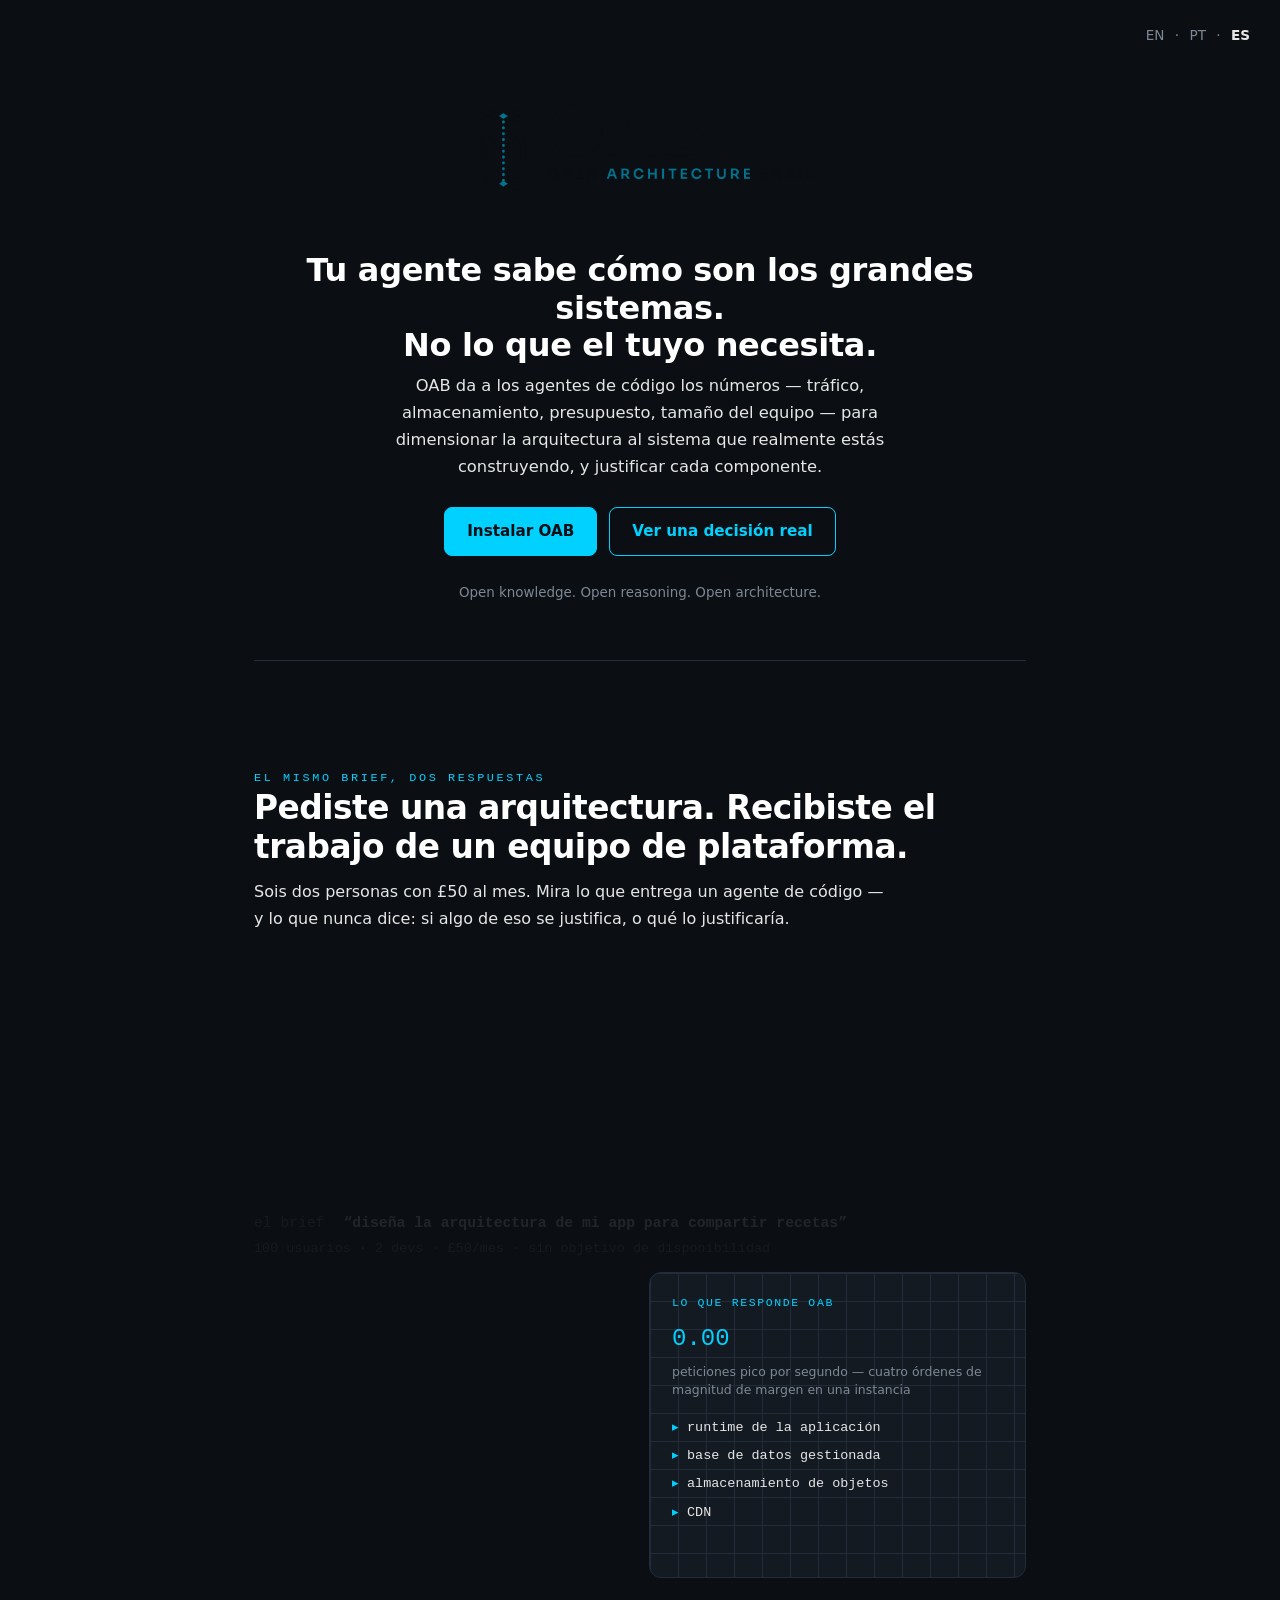
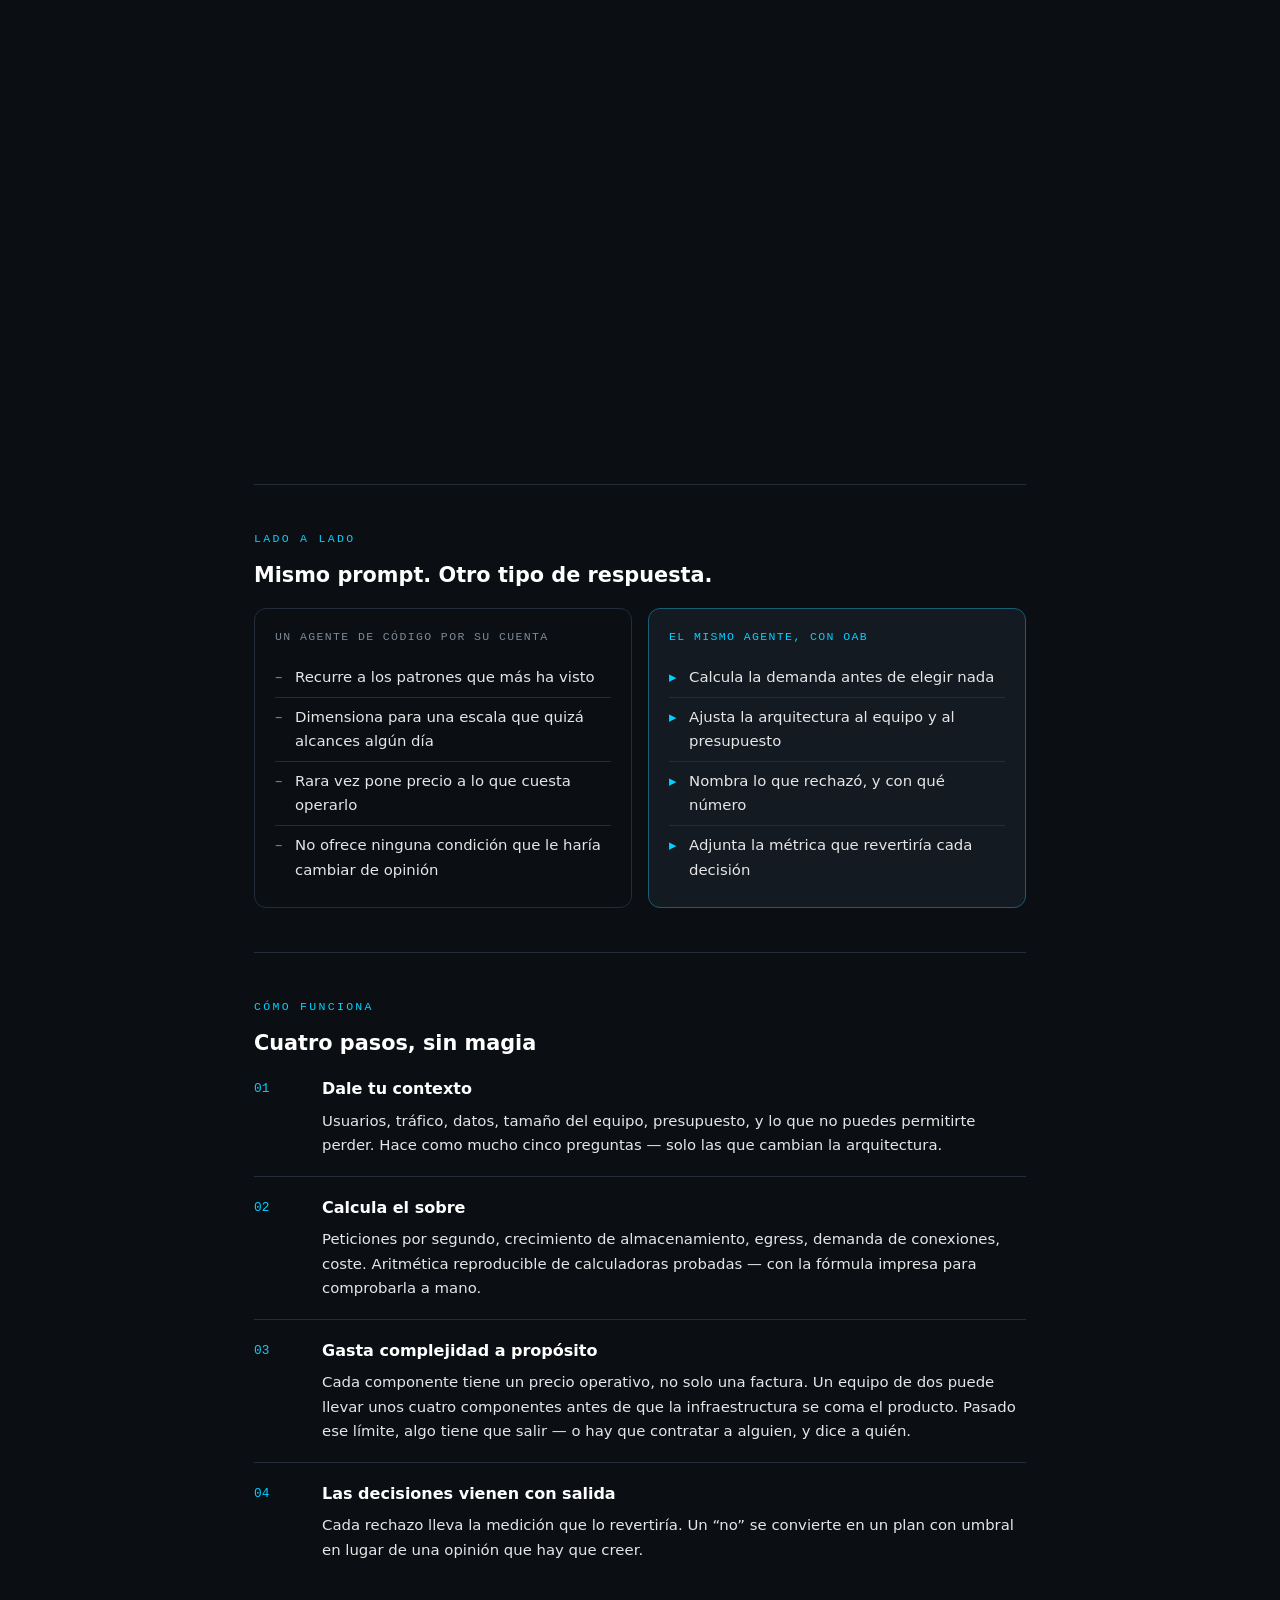
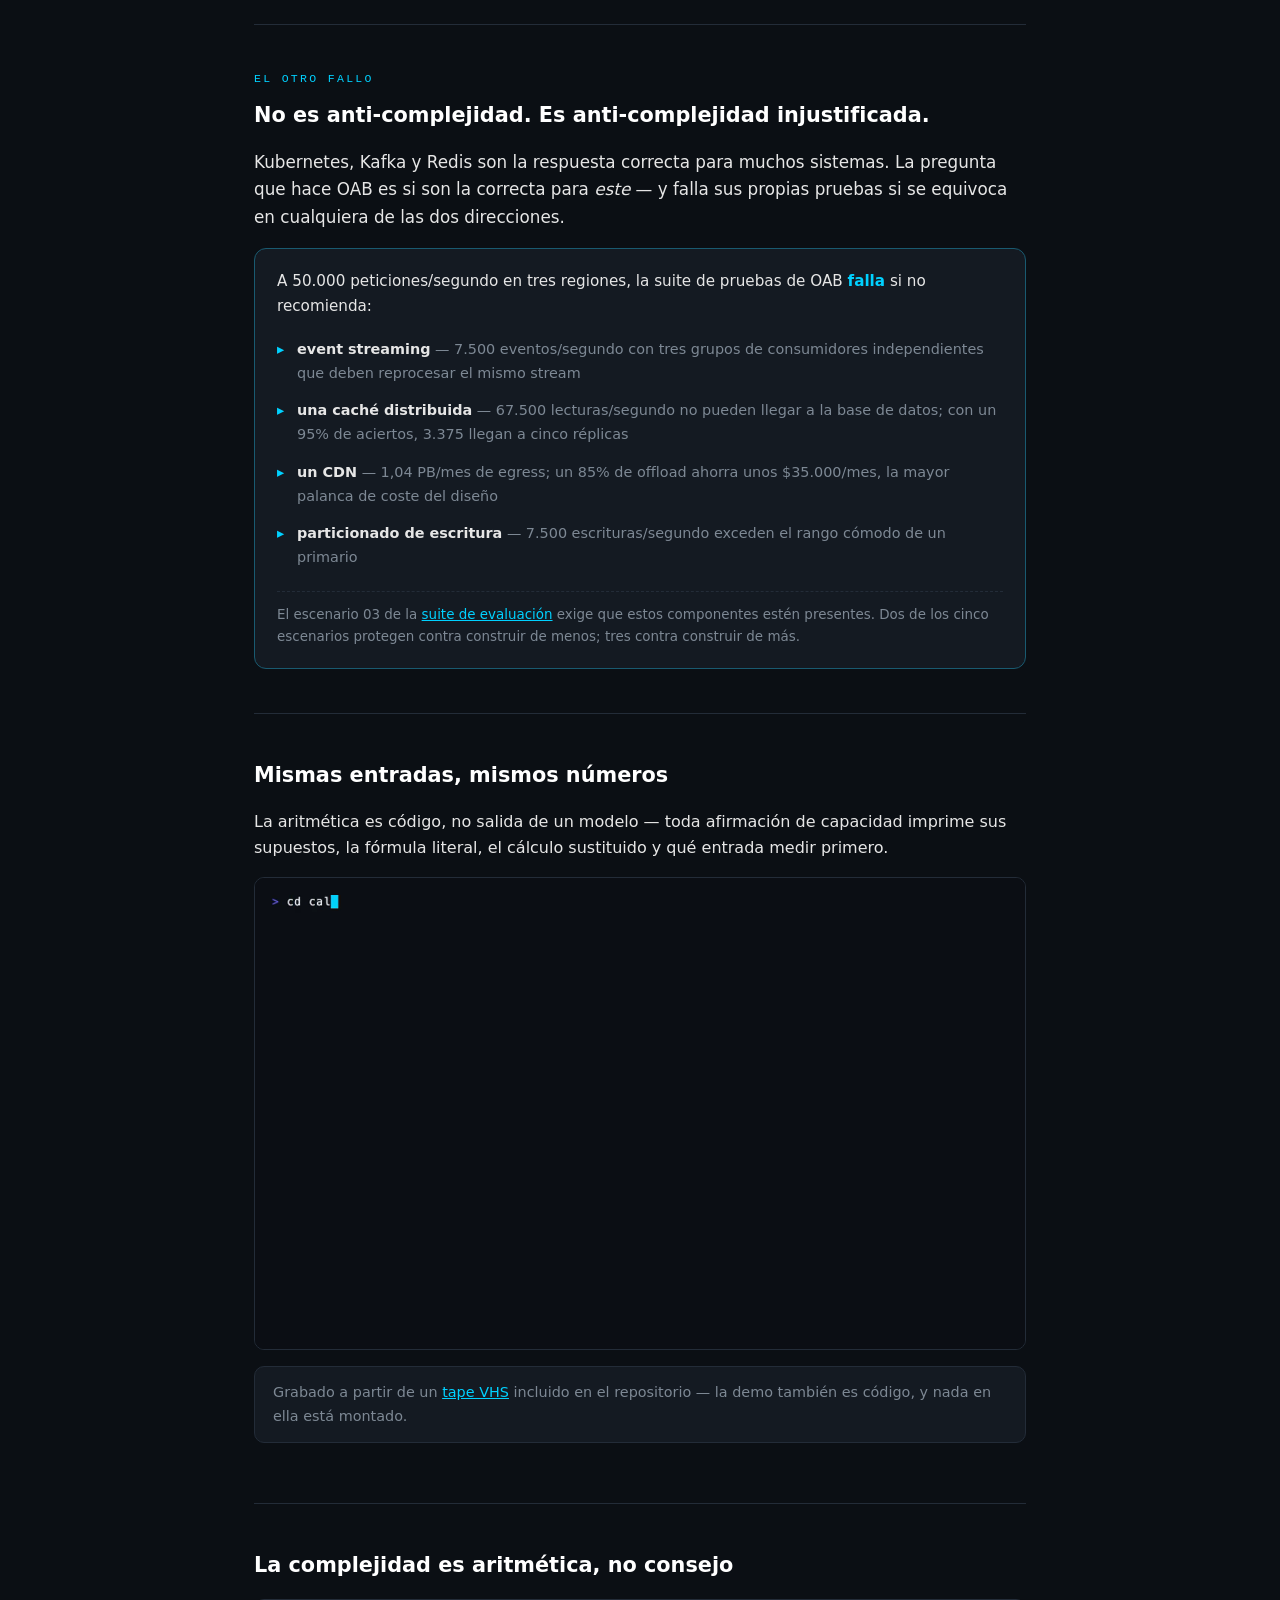
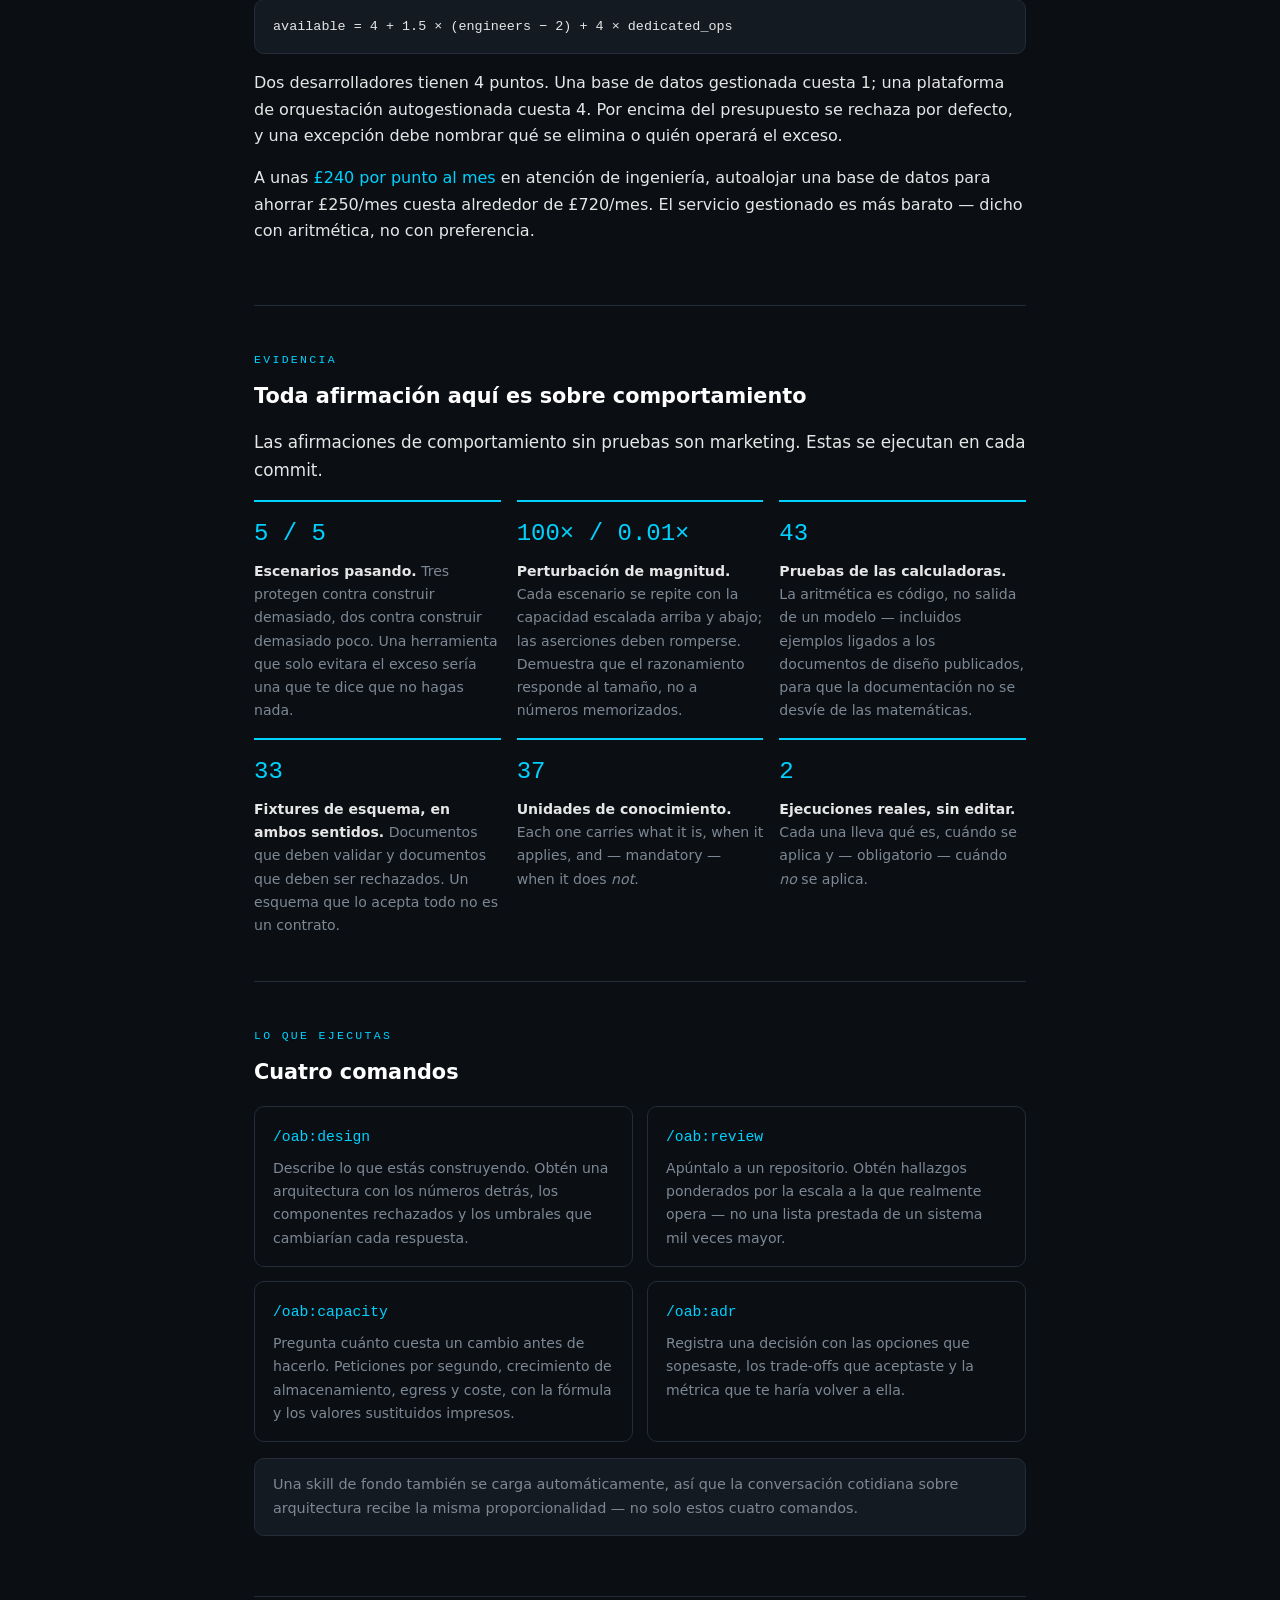
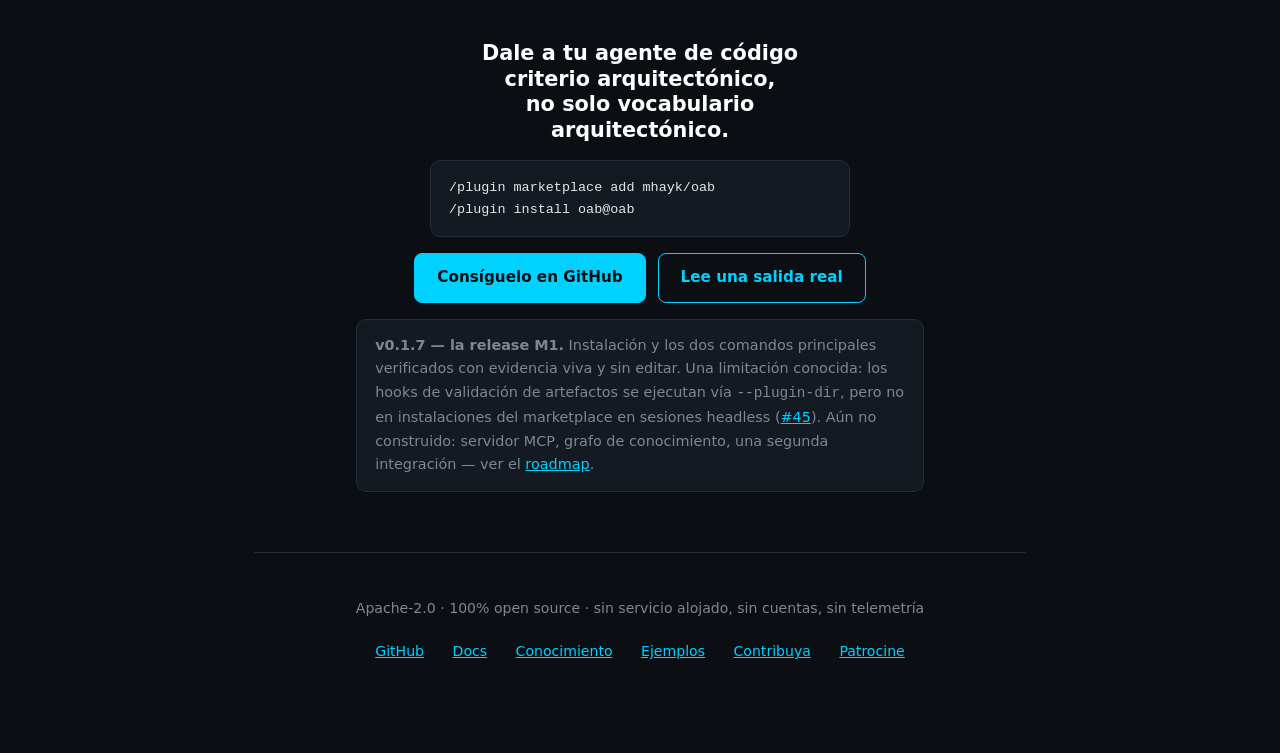
==== commit 984e9773: "site: 16px below the CTAs, and stamp assets so deploys are not served stale The reported bug was rea" ====
--- a/website/es/index.html
+++ b/website/es/index.html
@@ -18,7 +18,7 @@
 <link rel="alternate" hreflang="es" href="https://oab.run/es/">
 <link rel="alternate" hreflang="x-default" href="https://oab.run/">
 <link rel="icon" href="../oab-icon.png">
-<link rel="stylesheet" href="../style.css">
+<link rel="stylesheet" href="../style.css?v=__ASSET_VER__">
 </head>
 <body>
 <div class="wrap">
@@ -307,9 +307,9 @@
 </footer>
 
 </div>
-<script src="../vendor/gsap.min.js"></script>
-<script src="../vendor/ScrollTrigger.min.js"></script>
-<script src="../oab-blueprint.js"></script>
-<script src="../reveal.js"></script>
+<script src="../vendor/gsap.min.js?v=__ASSET_VER__"></script>
+<script src="../vendor/ScrollTrigger.min.js?v=__ASSET_VER__"></script>
+<script src="../oab-blueprint.js?v=__ASSET_VER__"></script>
+<script src="../reveal.js?v=__ASSET_VER__"></script>
 </body>
 </html>
--- a/website/style.css
+++ b/website/style.css
@@ -10,7 +10,7 @@
   h1{font-size:clamp(1.5rem,4vw,2rem);color:var(--bright);margin:32px 0 8px;font-weight:600;letter-spacing:-.01em}
   .manifesto{color:var(--muted);font-size:.95rem;margin:0 0 32px}
   .accent{color:var(--accent)}
-  .cta{display:inline-flex;gap:12px;flex-wrap:wrap;justify-content:center}
+  .cta{display:inline-flex;gap:12px;flex-wrap:wrap;justify-content:center;margin-bottom:16px}
   .btn{display:inline-block;padding:11px 22px;border-radius:8px;text-decoration:none;font-weight:600;font-size:.95rem;border:1px solid var(--accent);color:var(--accent);transition:.15s}
   .btn:hover{background:var(--accent);color:var(--bg)}
   .btn.solid{background:var(--accent);color:var(--bg)}
@@ -137,7 +137,7 @@
    treatment and the panel border are the page's existing language, reused rather than reinvented. */
 
 .hero-sub { max-width: 56ch; margin: 0 auto 26px; color: var(--fg); font-size: 1.02rem; }
-header .manifesto { margin: 26px 0 0; font-size: .84rem; }
+header .manifesto { margin: 10px 0 0; font-size: .84rem; }  /* .cta já contribui 16px */
 header h1 { line-height: 1.18; }
 
 .eyebrow {
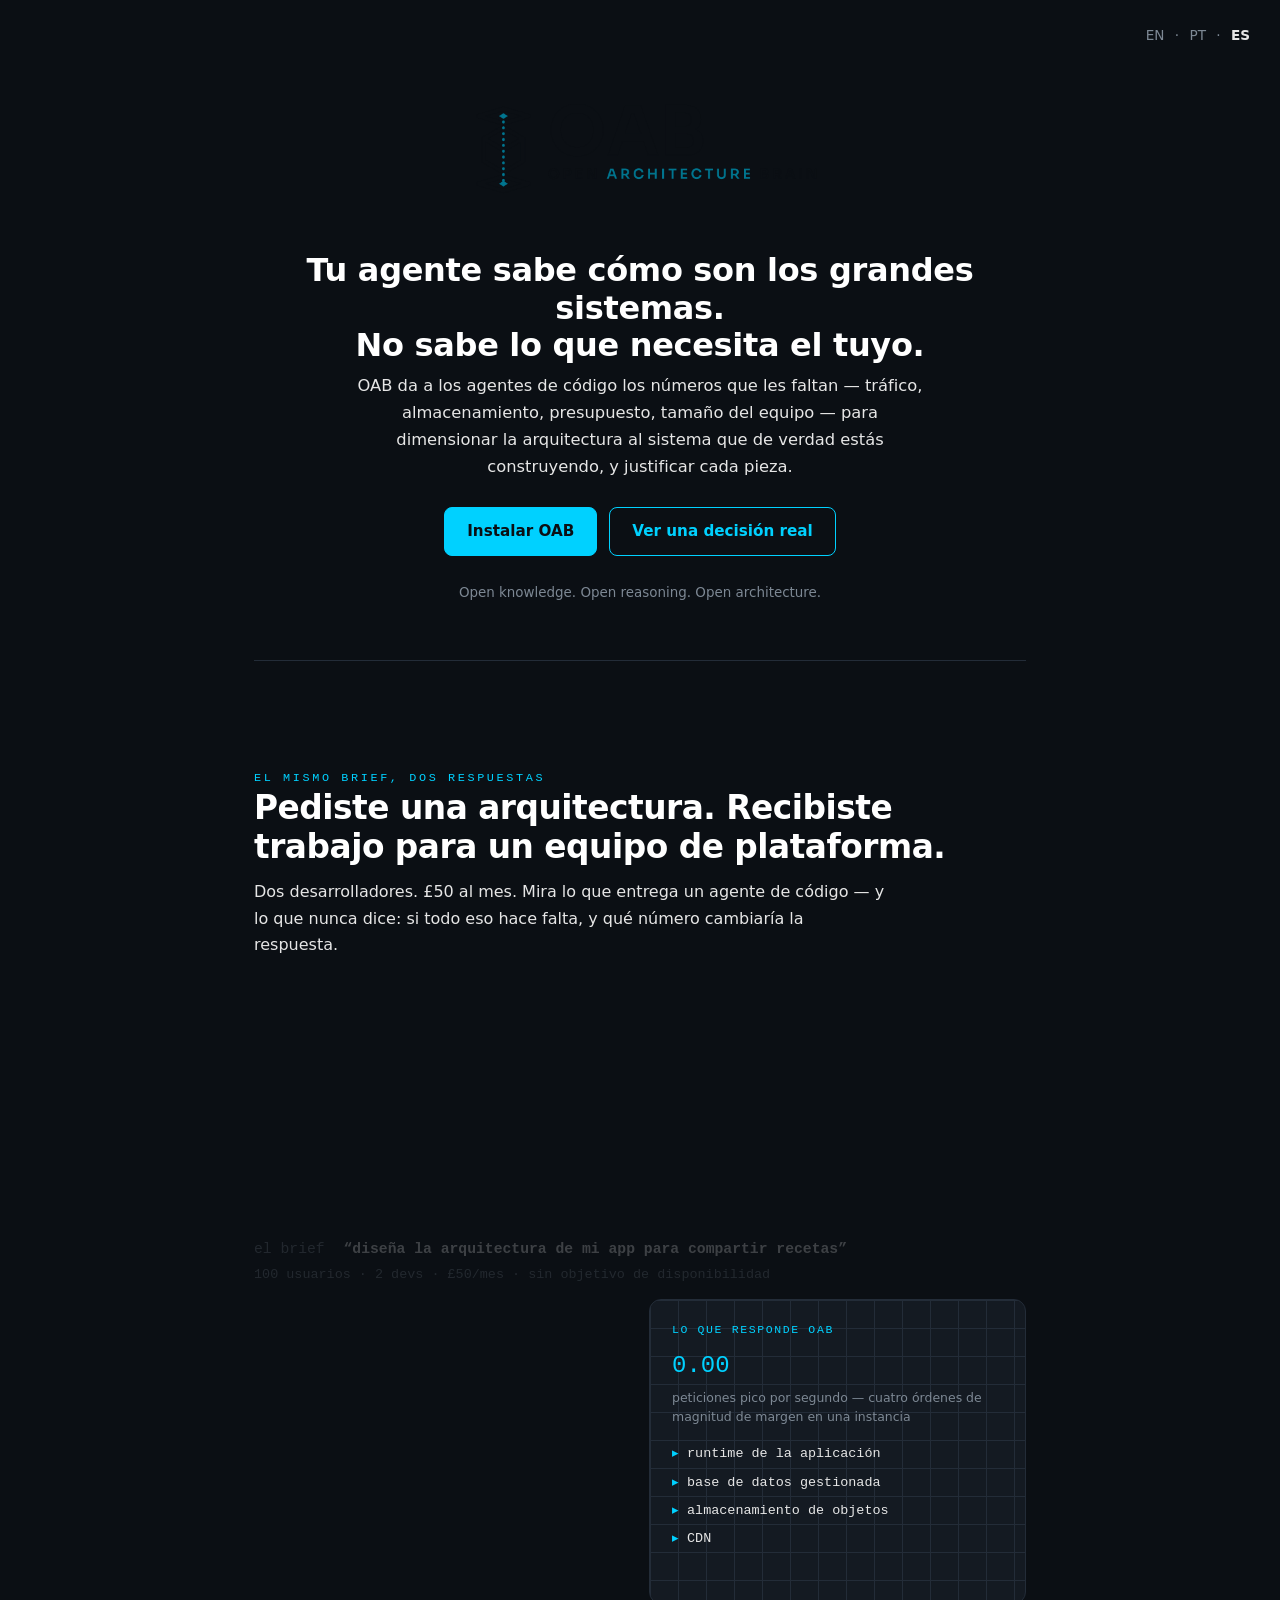
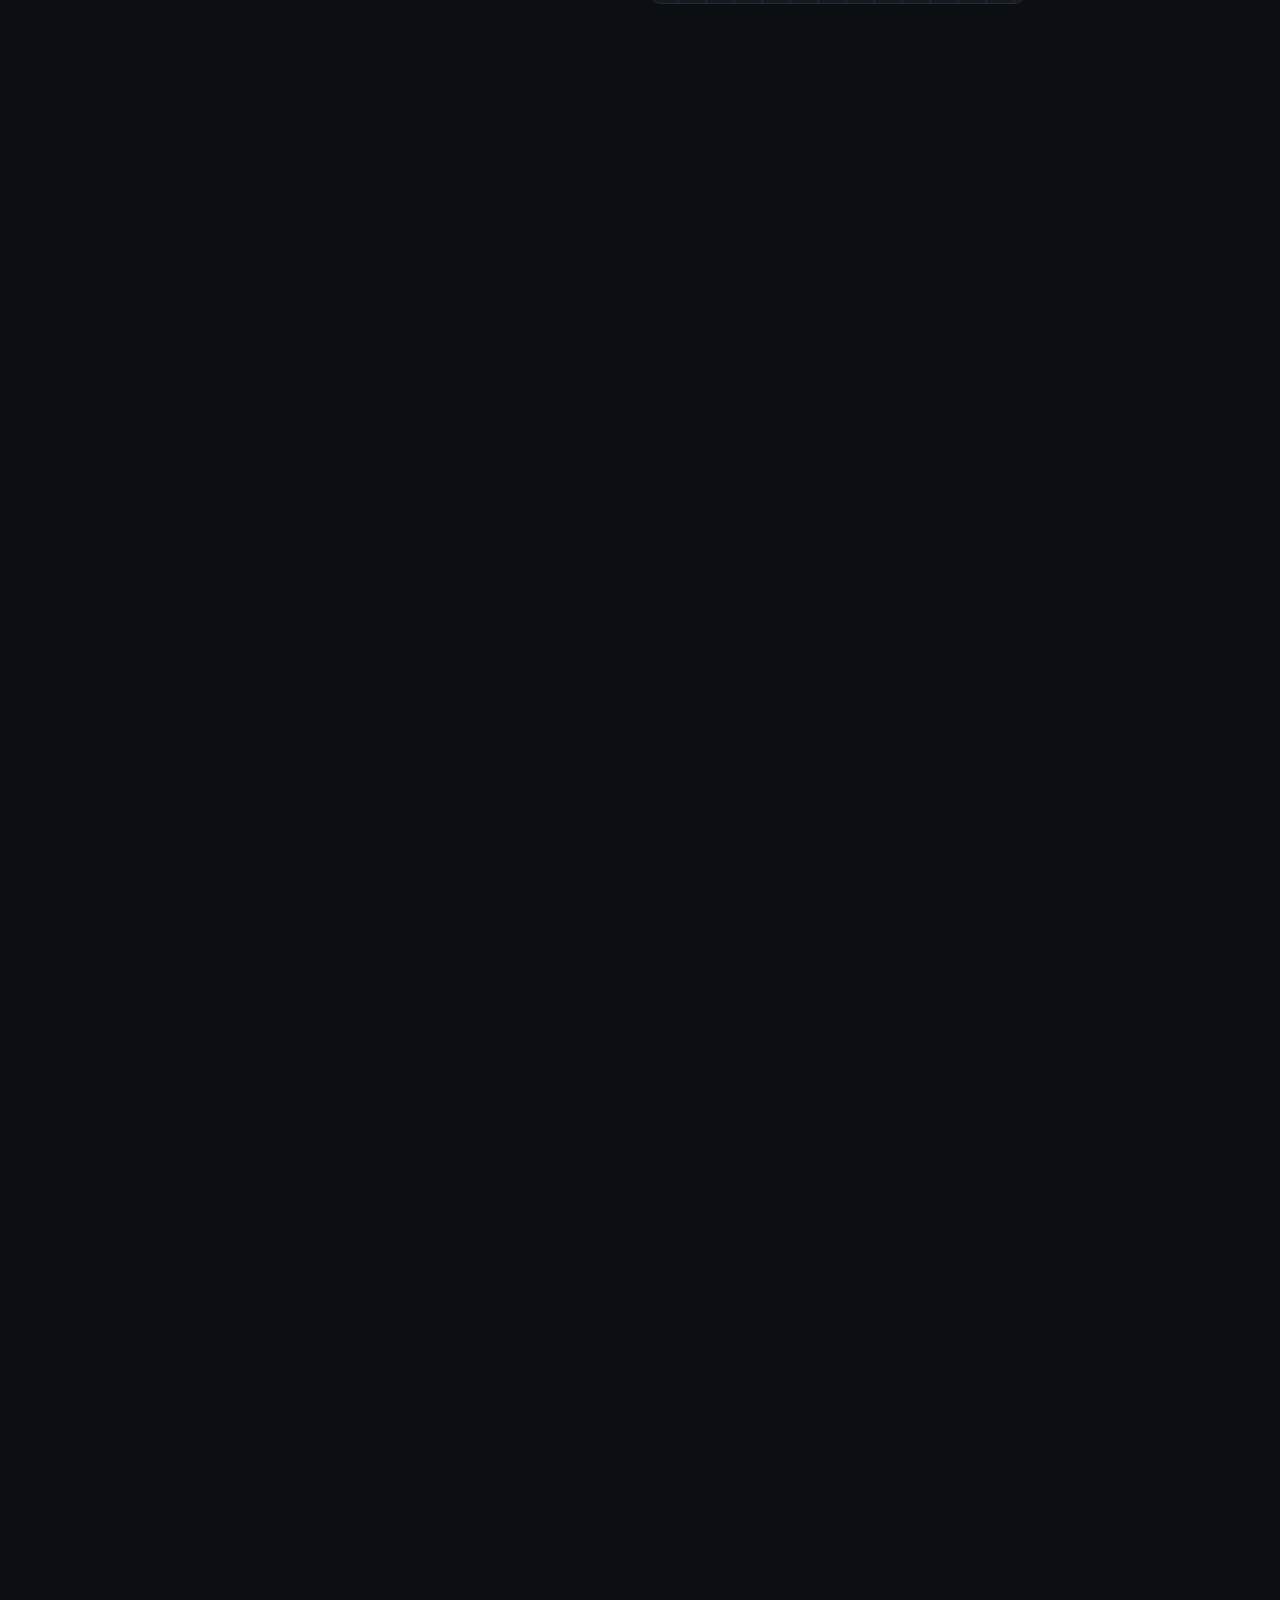
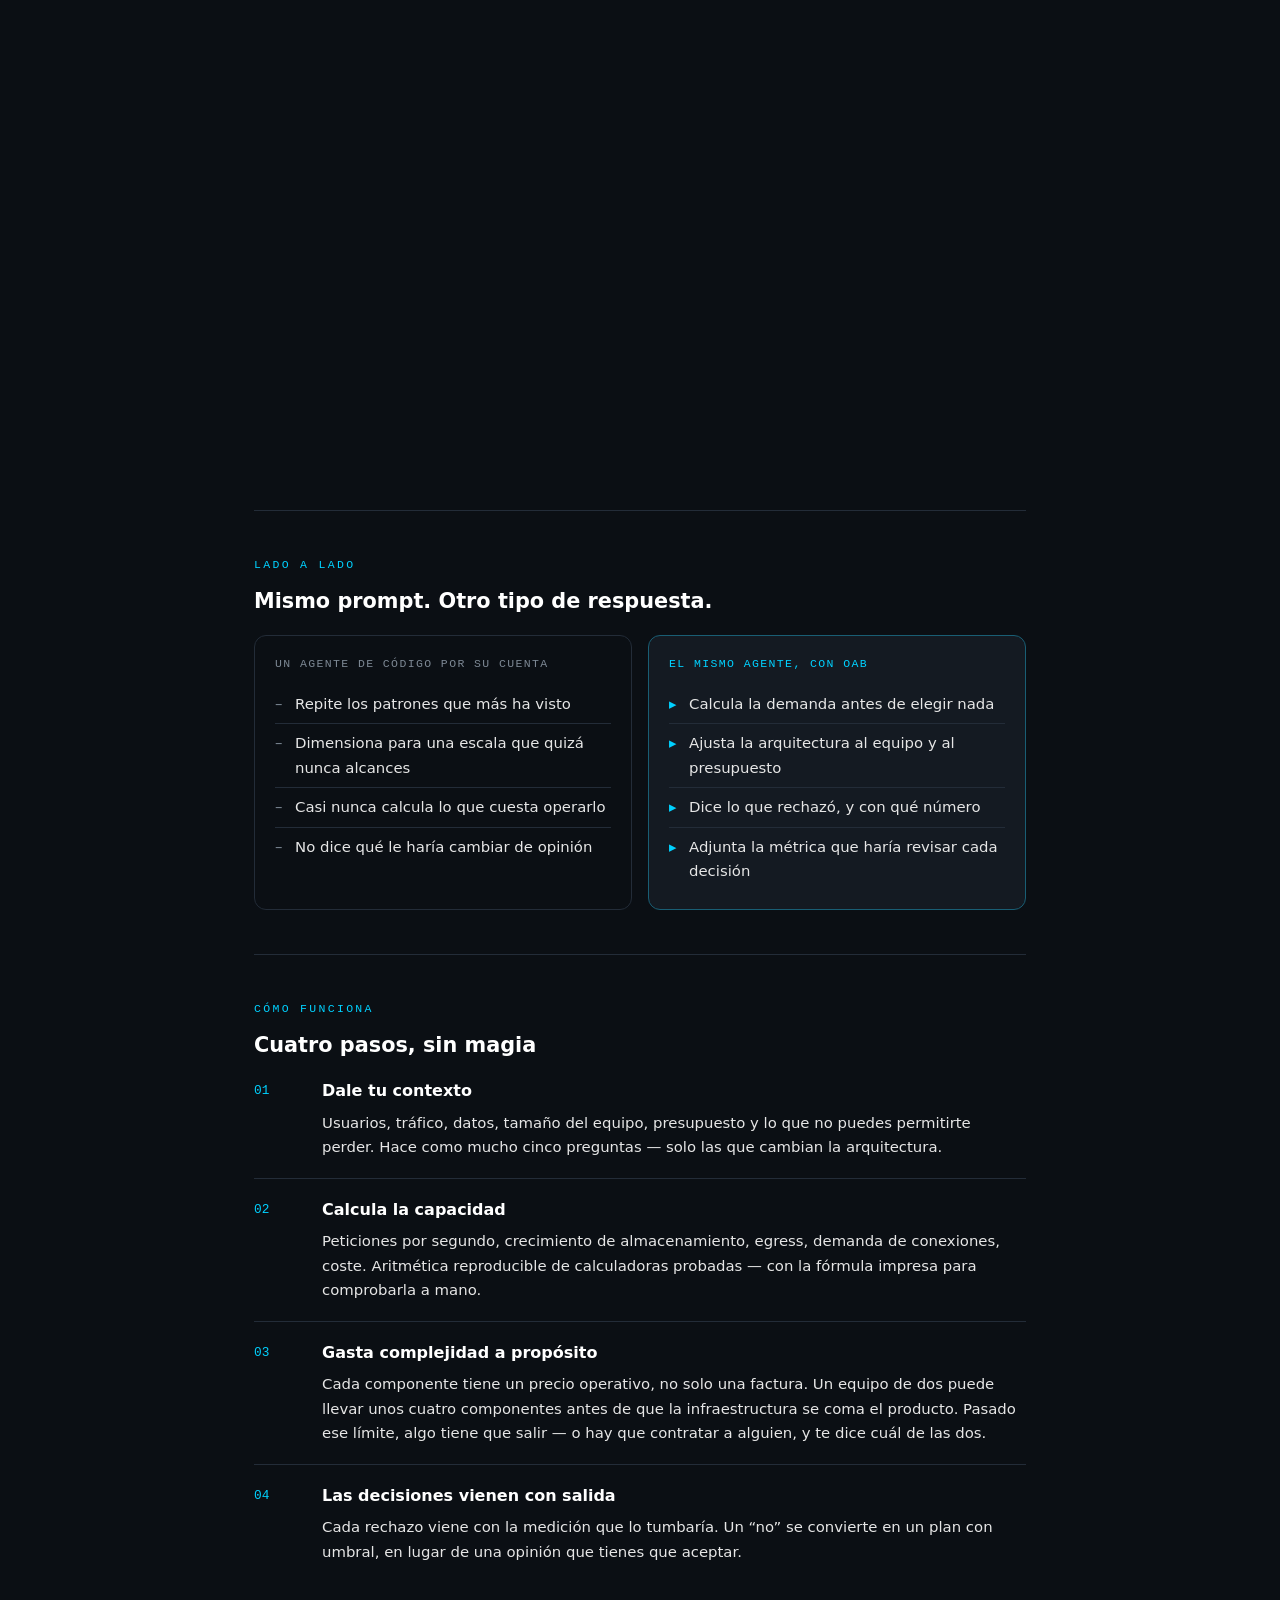
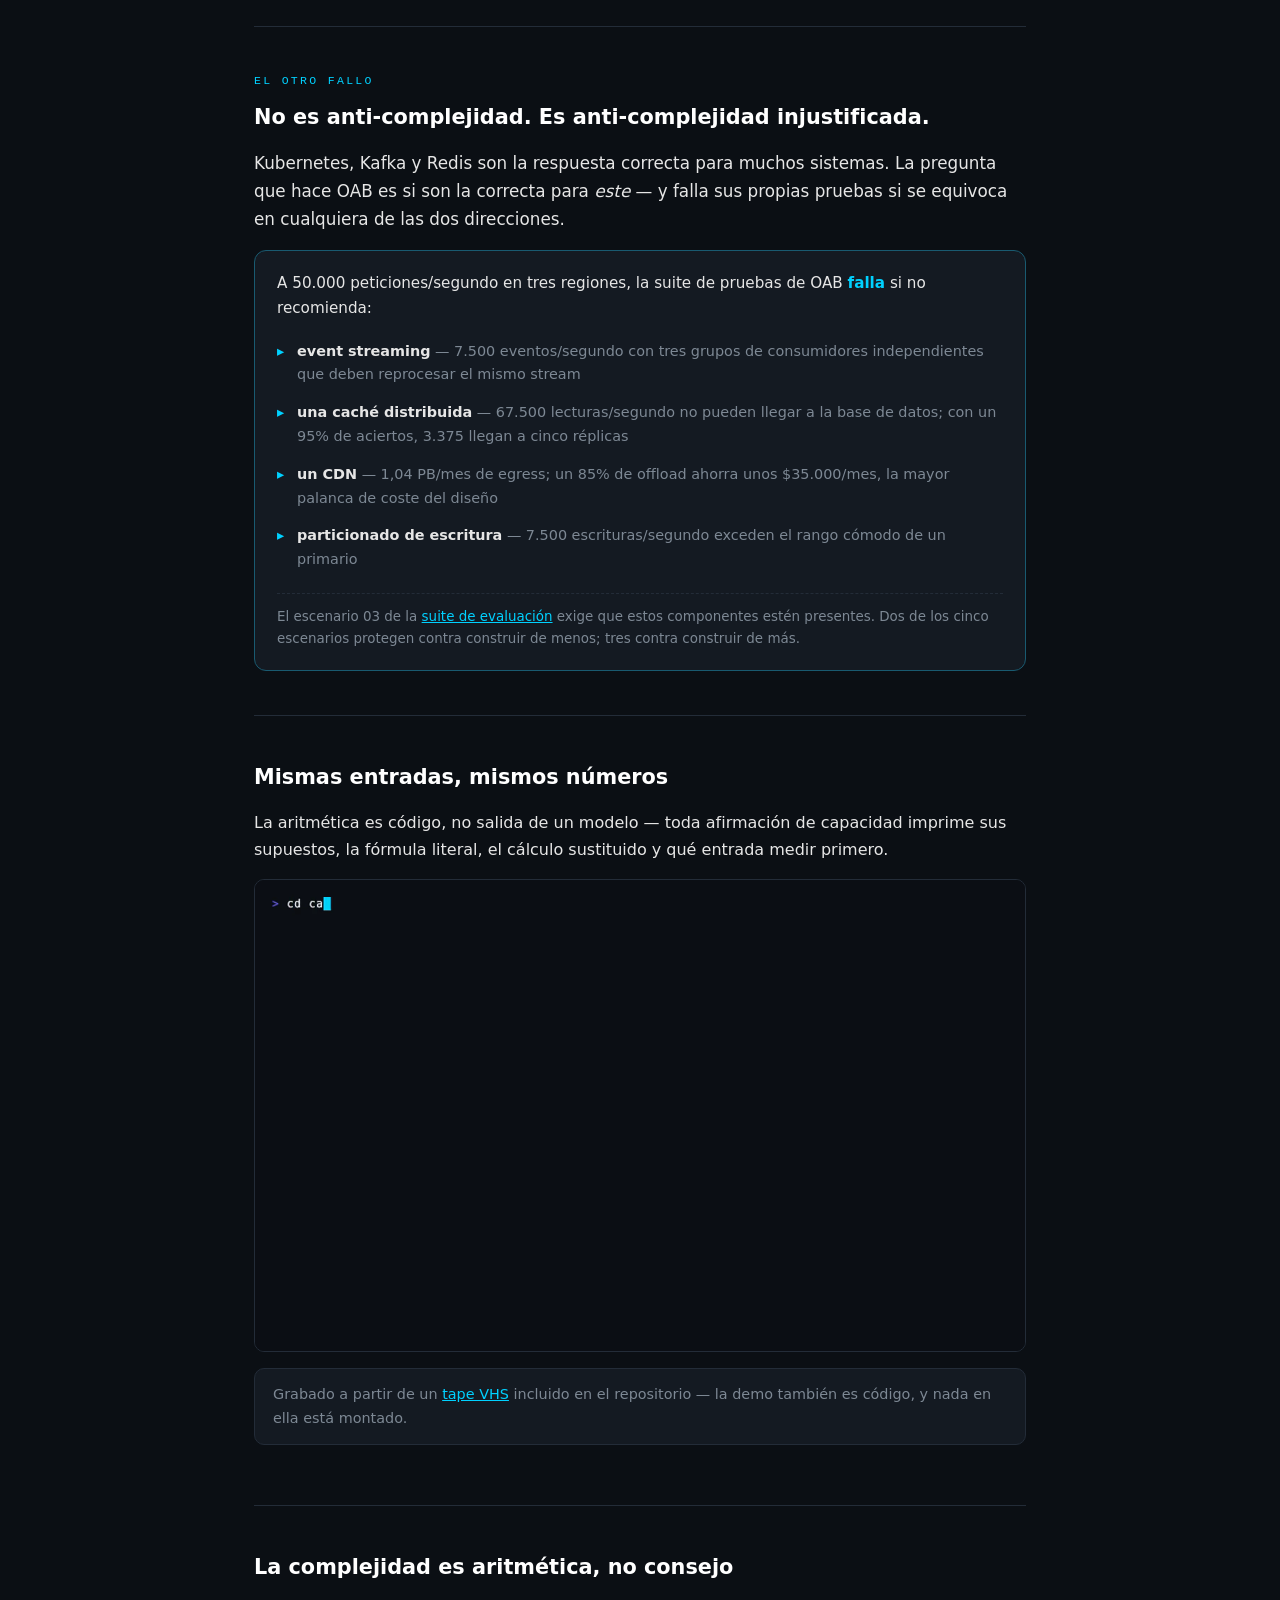
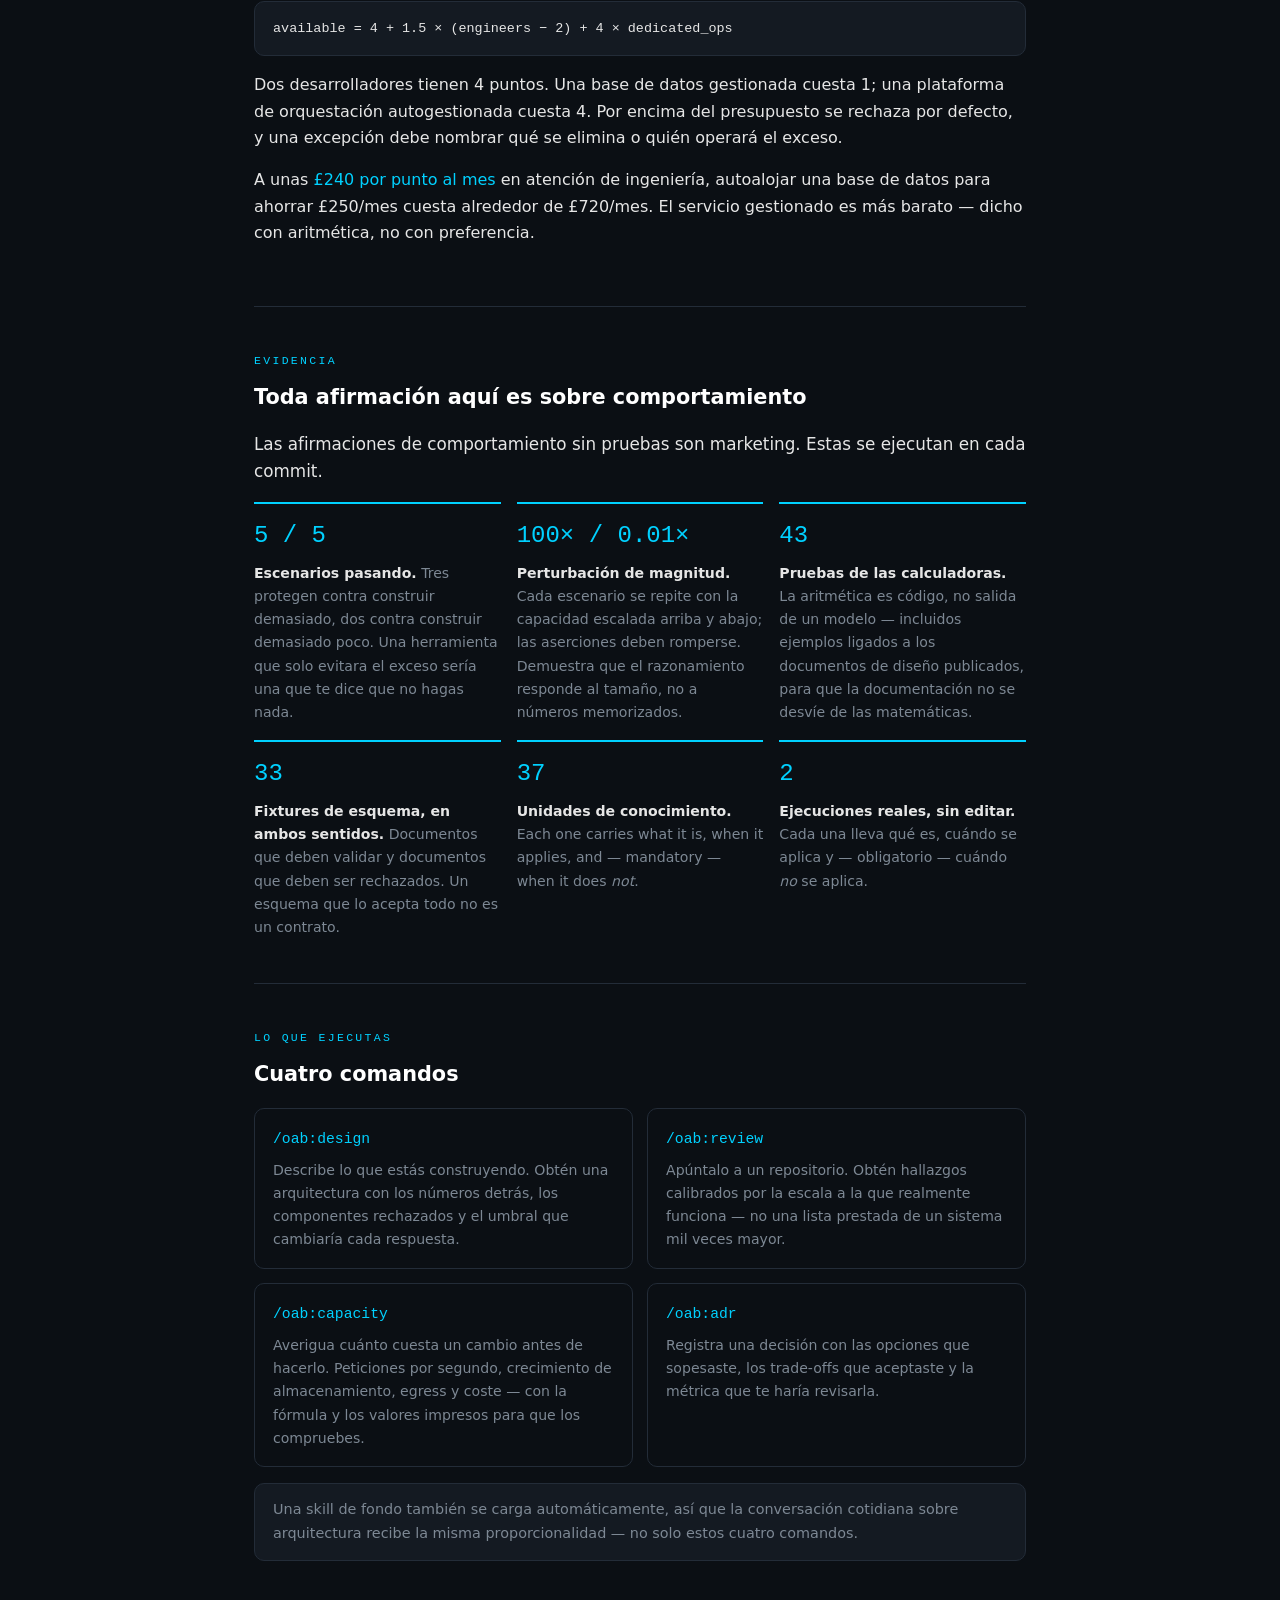
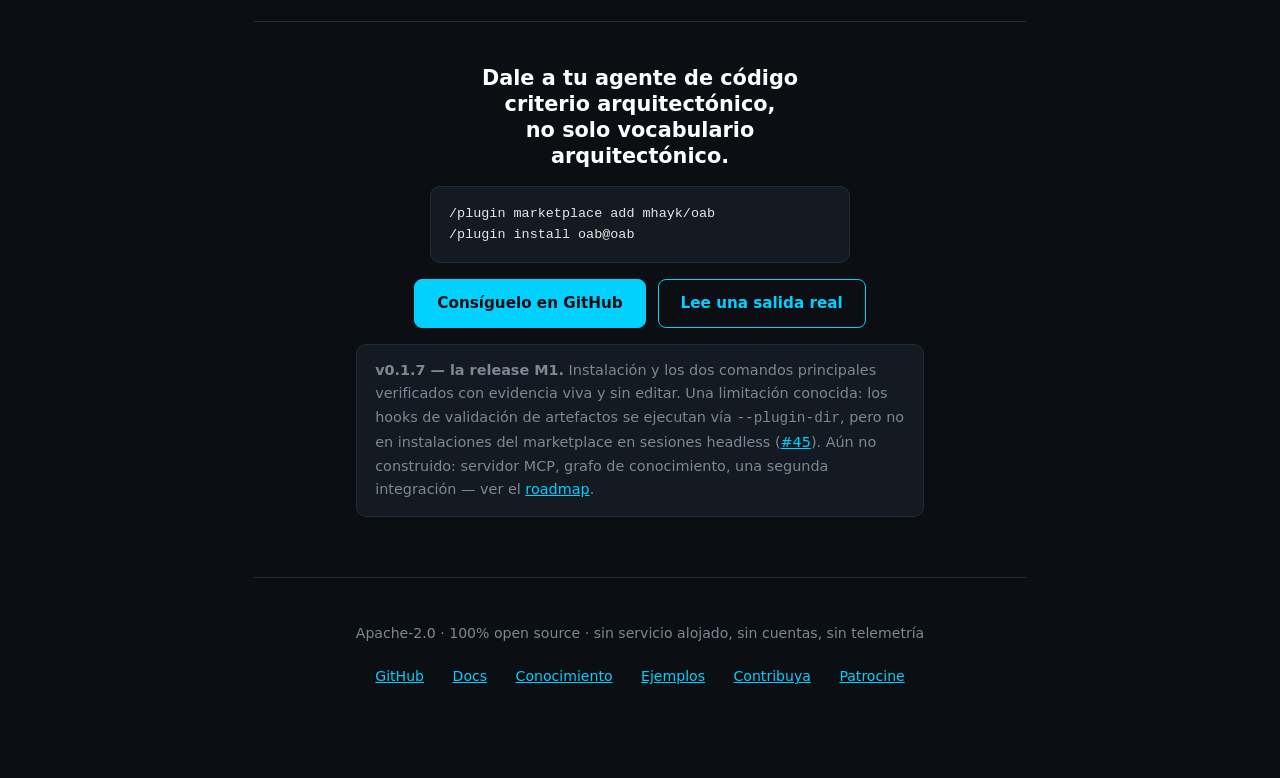
==== commit 22c3a721: "site: rewrite the Portuguese and Spanish copy that read as translation The reported sentence was bro" ====
--- a/website/es/index.html
+++ b/website/es/index.html
@@ -30,8 +30,8 @@
     <source media="(prefers-color-scheme: light)" srcset="../oab-logo-on-light.png">
     <img src="../oab-logo-on-dark.png" alt="OAB — Open Architecture Brain">
   </picture>
-  <h1>Tu agente sabe cómo son los grandes sistemas.<br>No lo que el tuyo necesita.</h1>
-  <p class="hero-sub">OAB da a los agentes de código los números — tráfico, almacenamiento, presupuesto, tamaño del equipo — para dimensionar la arquitectura al sistema que realmente estás construyendo, y justificar cada componente.</p>
+  <h1>Tu agente sabe cómo son los grandes sistemas.<br>No sabe lo que necesita el tuyo.</h1>
+  <p class="hero-sub">OAB da a los agentes de código los números que les faltan — tráfico, almacenamiento, presupuesto, tamaño del equipo — para dimensionar la arquitectura al sistema que de verdad estás construyendo, y justificar cada pieza.</p>
   <div class="cta">
     <a class="btn solid" href="#install">Instalar OAB</a>
     <a class="btn" href="https://github.com/mhayk/oab/tree/main/examples/live-run">Ver una decisión real</a>
@@ -42,8 +42,8 @@
 <section class="blueprint" data-blueprint aria-label="El mismo brief, dos respuestas">
   <div class="bp-intro">
     <p class="bp-eyebrow">El mismo brief, dos respuestas</p>
-    <h2>Pediste una arquitectura. Recibiste el trabajo de un equipo de plataforma.</h2>
-    <p>Sois dos personas con £50 al mes. Mira lo que entrega un agente de código — y lo que nunca dice: si algo de eso se justifica, o qué lo justificaría.</p>
+    <h2>Pediste una arquitectura. Recibiste trabajo para un equipo de plataforma.</h2>
+    <p>Dos desarrolladores. £50 al mes. Mira lo que entrega un agente de código — y lo que nunca dice: si todo eso hace falta, y qué número cambiaría la respuesta.</p>
   </div>
 
   <div class="bp-track">
@@ -70,7 +70,7 @@
             <div class="bp-meter">
               <dt>complejidad</dt>
               <dd><span class="bp-count bp-over" data-to="18" data-dp="0">18</span>
-                  <span class="bp-vs">/ 4 que vuestro equipo puede llevar</span></dd>
+                  <span class="bp-vs">/ 4 que tu equipo puede llevar</span></dd>
             </div>
             <div class="bp-meter">
               <dt>coste</dt>
@@ -78,7 +78,7 @@
                   <span class="bp-vs">/ £50 de presupuesto</span></dd>
             </div>
           </dl>
-          <p class="bp-punch">Operado por: <b>vosotros dos</b>. Nadie dijo si necesitáis algo de esto.</p>
+          <p class="bp-punch">Quién lo va a operar: <b>los dos</b>. Y nadie dijo si necesitas algo de esto.</p>
         </div>
 
         <div class="bp-panel bp-panel-oab">
@@ -118,7 +118,7 @@
 
       </div>
 
-      <p class="bp-caption"><b>Esa es toda la diferencia.</b> No una lista más corta — una lista con un motivo para cada elemento, y un número que cambiaría la respuesta. Puedes discrepar de un umbral. No puedes discrepar de una intuición.</p>
+      <p class="bp-caption"><b>La diferencia es esa.</b> No es una lista más corta — es una lista con un motivo para cada elemento y un número que cambiaría la respuesta. Puedes discrepar de un umbral. No puedes discrepar de una corazonada.</p>
 
     </div>
   </div>
@@ -131,10 +131,10 @@
     <div class="cmp-col">
       <p class="cmp-head">Un agente de código por su cuenta</p>
       <ul class="cmp-list">
-        <li>Recurre a los patrones que más ha visto</li>
-        <li>Dimensiona para una escala que quizá alcances algún día</li>
-        <li>Rara vez pone precio a lo que cuesta operarlo</li>
-        <li>No ofrece ninguna condición que le haría cambiar de opinión</li>
+        <li>Repite los patrones que más ha visto</li>
+        <li>Dimensiona para una escala que quizá nunca alcances</li>
+        <li>Casi nunca calcula lo que cuesta operarlo</li>
+        <li>No dice qué le haría cambiar de opinión</li>
       </ul>
     </div>
     <div class="cmp-col cmp-col-oab">
@@ -142,8 +142,8 @@
       <ul class="cmp-list">
         <li>Calcula la demanda antes de elegir nada</li>
         <li>Ajusta la arquitectura al equipo y al presupuesto</li>
-        <li>Nombra lo que rechazó, y con qué número</li>
-        <li>Adjunta la métrica que revertiría cada decisión</li>
+        <li>Dice lo que rechazó, y con qué número</li>
+        <li>Adjunta la métrica que haría revisar cada decisión</li>
       </ul>
     </div>
   </div>
@@ -157,13 +157,13 @@
       <span class="steps-n">01</span>
       <div>
         <h3>Dale tu contexto</h3>
-        <p>Usuarios, tráfico, datos, tamaño del equipo, presupuesto, y lo que no puedes permitirte perder. Hace como mucho cinco preguntas — solo las que cambian la arquitectura.</p>
+        <p>Usuarios, tráfico, datos, tamaño del equipo, presupuesto y lo que no puedes permitirte perder. Hace como mucho cinco preguntas — solo las que cambian la arquitectura.</p>
       </div>
     </li>
     <li>
       <span class="steps-n">02</span>
       <div>
-        <h3>Calcula el sobre</h3>
+        <h3>Calcula la capacidad</h3>
         <p>Peticiones por segundo, crecimiento de almacenamiento, egress, demanda de conexiones, coste. Aritmética reproducible de calculadoras probadas — con la fórmula impresa para comprobarla a mano.</p>
       </div>
     </li>
@@ -171,14 +171,14 @@
       <span class="steps-n">03</span>
       <div>
         <h3>Gasta complejidad a propósito</h3>
-        <p>Cada componente tiene un precio operativo, no solo una factura. Un equipo de dos puede llevar unos cuatro componentes antes de que la infraestructura se coma el producto. Pasado ese límite, algo tiene que salir — o hay que contratar a alguien, y dice a quién.</p>
+        <p>Cada componente tiene un precio operativo, no solo una factura. Un equipo de dos puede llevar unos cuatro componentes antes de que la infraestructura se coma el producto. Pasado ese límite, algo tiene que salir — o hay que contratar a alguien, y te dice cuál de las dos.</p>
       </div>
     </li>
     <li>
       <span class="steps-n">04</span>
       <div>
         <h3>Las decisiones vienen con salida</h3>
-        <p>Cada rechazo lleva la medición que lo revertiría. Un “no” se convierte en un plan con umbral en lugar de una opinión que hay que creer.</p>
+        <p>Cada rechazo viene con la medición que lo tumbaría. Un “no” se convierte en un plan con umbral, en lugar de una opinión que tienes que aceptar.</p>
       </div>
     </li>
   </ol>
@@ -265,19 +265,19 @@
   <div class="cmds">
     <div class="cmd">
       <code>/oab:design</code>
-      <p>Describe lo que estás construyendo. Obtén una arquitectura con los números detrás, los componentes rechazados y los umbrales que cambiarían cada respuesta.</p>
+      <p>Describe lo que estás construyendo. Obtén una arquitectura con los números detrás, los componentes rechazados y el umbral que cambiaría cada respuesta.</p>
     </div>
     <div class="cmd">
       <code>/oab:review</code>
-      <p>Apúntalo a un repositorio. Obtén hallazgos ponderados por la escala a la que realmente opera — no una lista prestada de un sistema mil veces mayor.</p>
+      <p>Apúntalo a un repositorio. Obtén hallazgos calibrados por la escala a la que realmente funciona — no una lista prestada de un sistema mil veces mayor.</p>
     </div>
     <div class="cmd">
       <code>/oab:capacity</code>
-      <p>Pregunta cuánto cuesta un cambio antes de hacerlo. Peticiones por segundo, crecimiento de almacenamiento, egress y coste, con la fórmula y los valores sustituidos impresos.</p>
+      <p>Averigua cuánto cuesta un cambio antes de hacerlo. Peticiones por segundo, crecimiento de almacenamiento, egress y coste — con la fórmula y los valores impresos para que los compruebes.</p>
     </div>
     <div class="cmd">
       <code>/oab:adr</code>
-      <p>Registra una decisión con las opciones que sopesaste, los trade-offs que aceptaste y la métrica que te haría volver a ella.</p>
+      <p>Registra una decisión con las opciones que sopesaste, los trade-offs que aceptaste y la métrica que te haría revisarla.</p>
     </div>
   </div>
   <p class="note">Una skill de fondo también se carga automáticamente, así que la conversación cotidiana sobre arquitectura recibe la misma proporcionalidad — no solo estos cuatro comandos.</p>
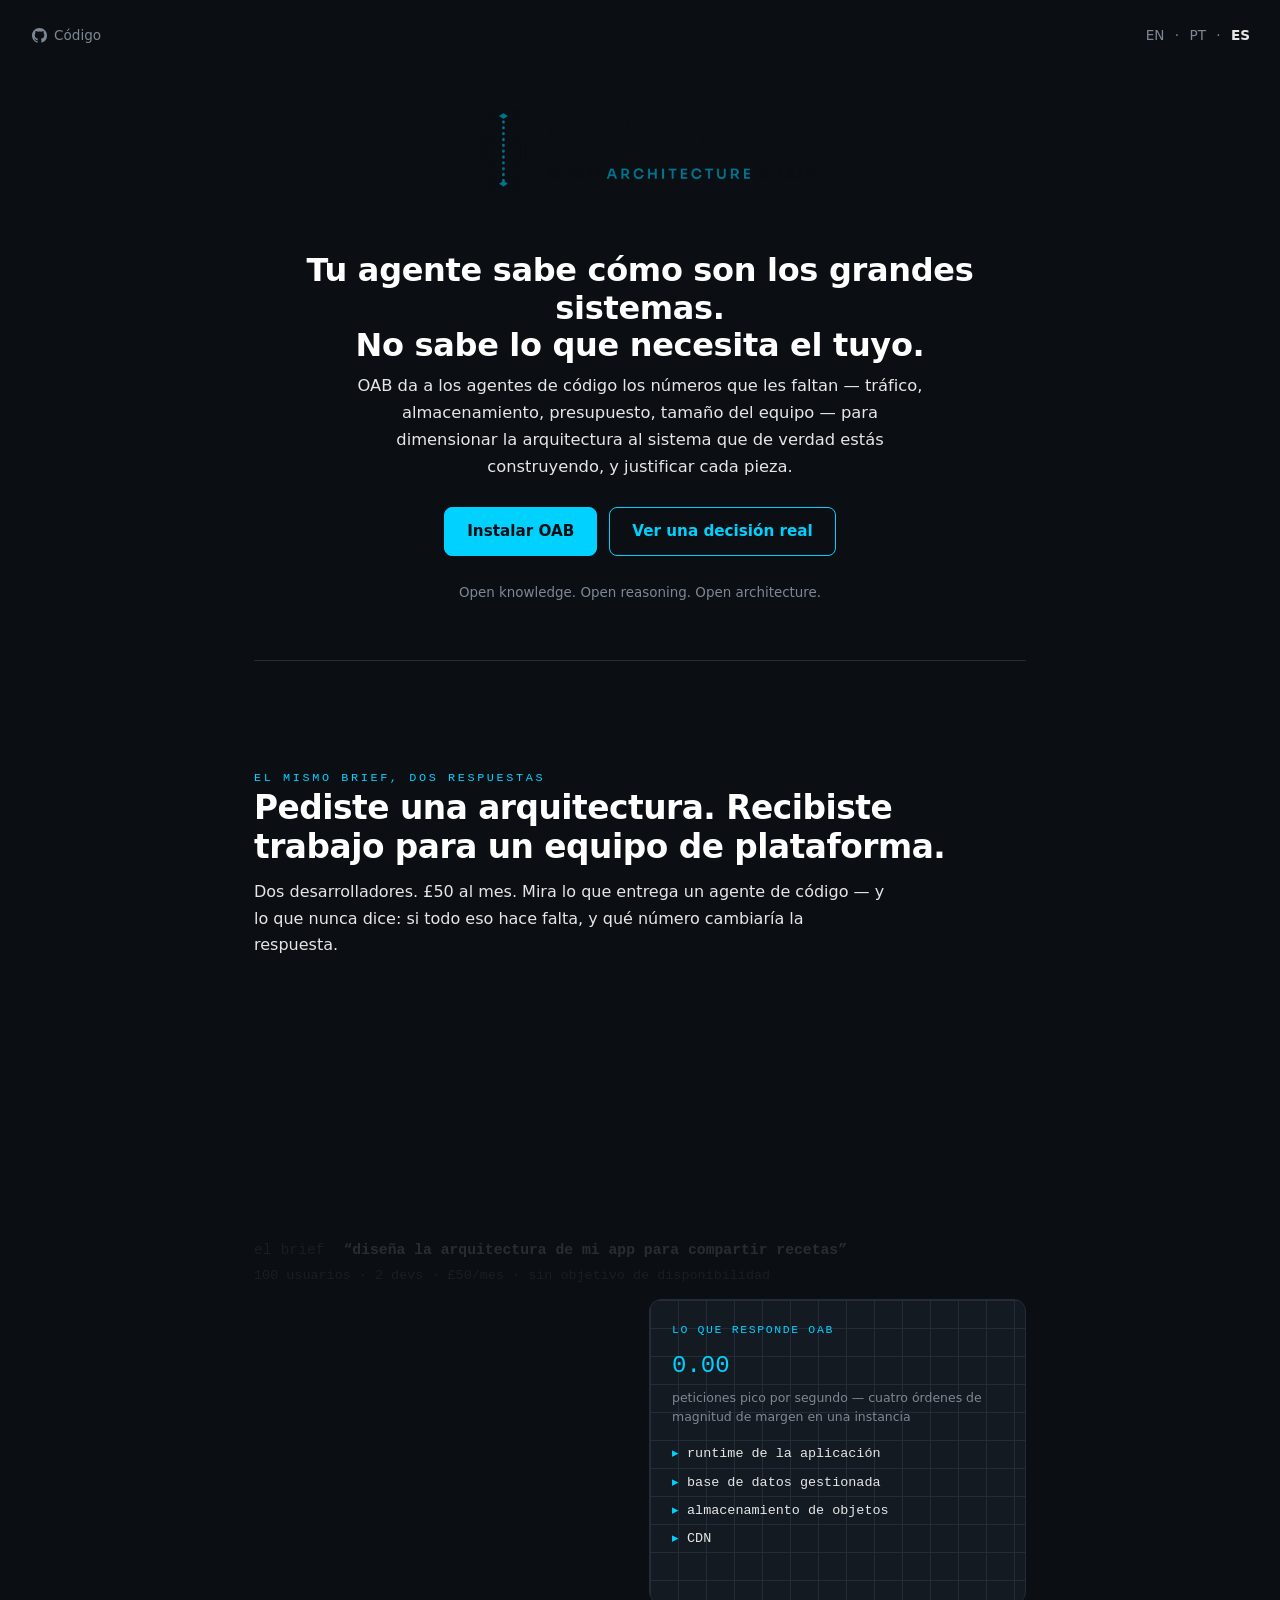
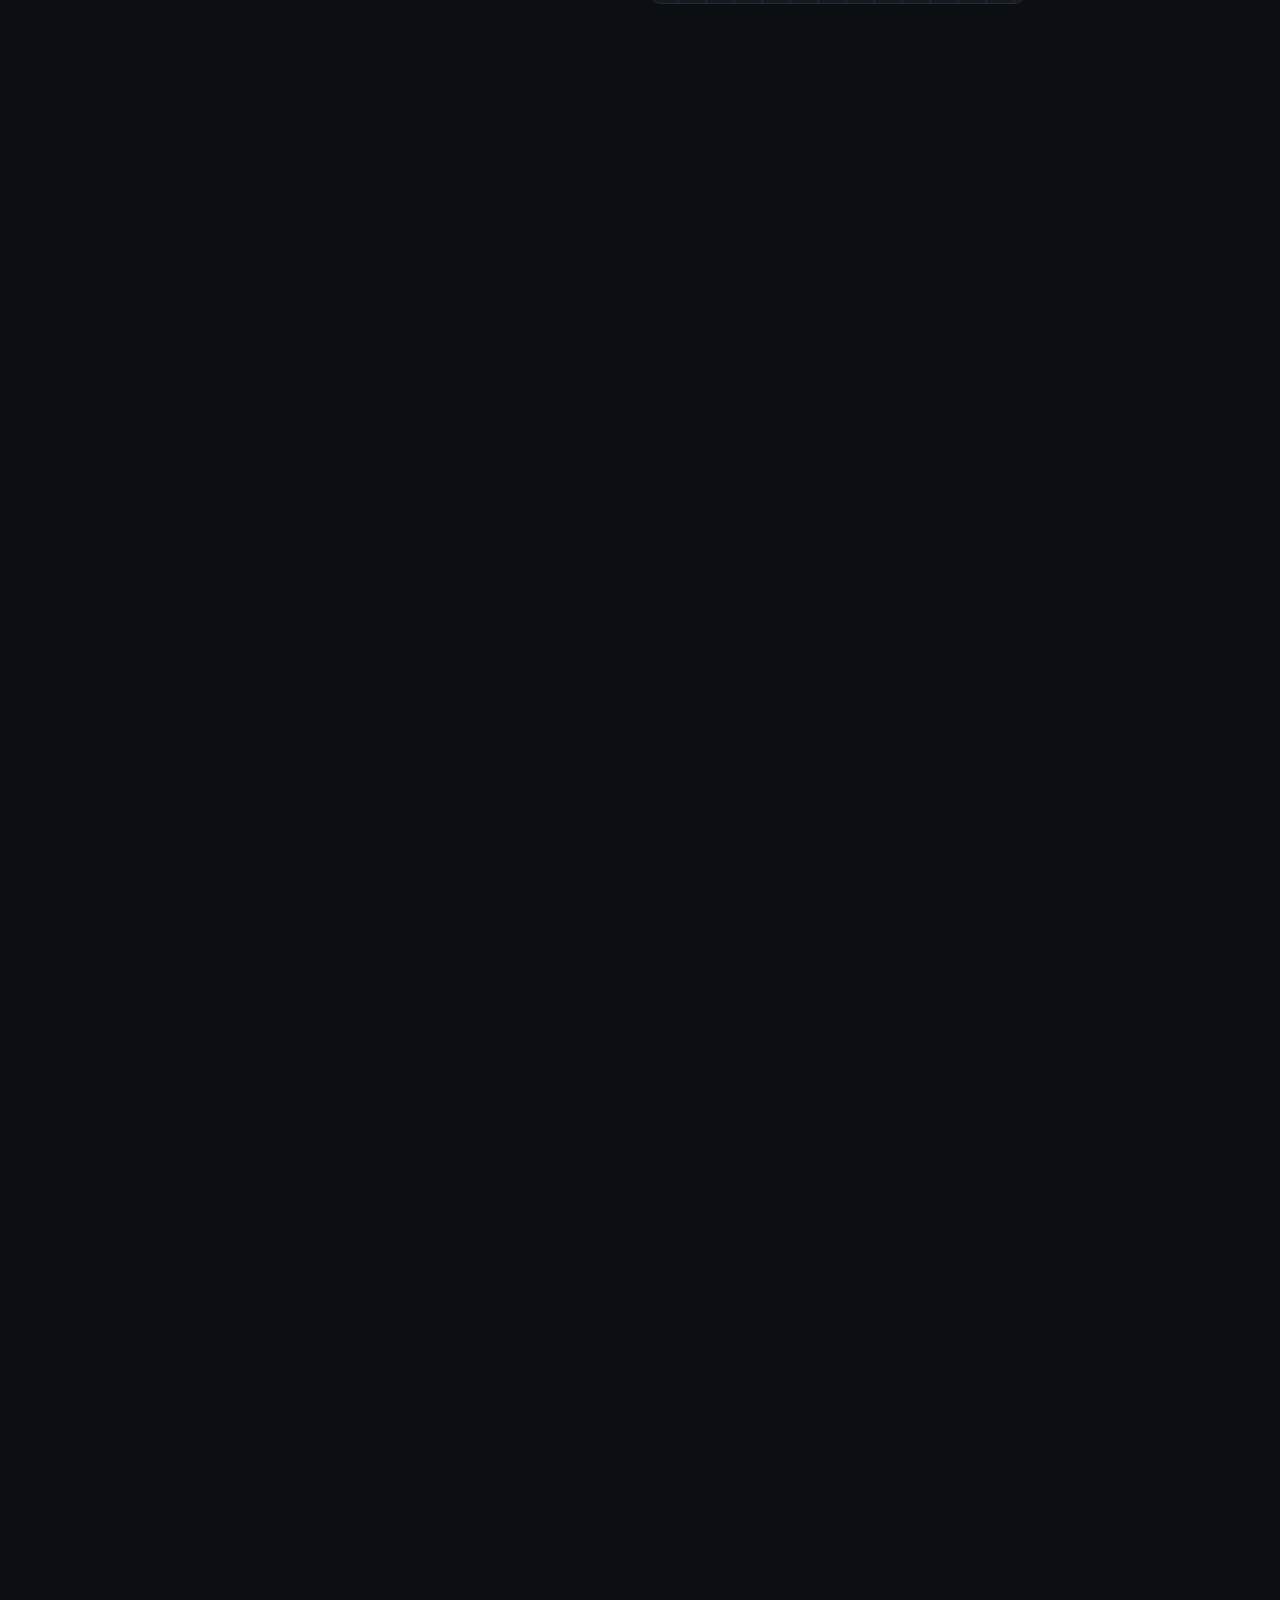
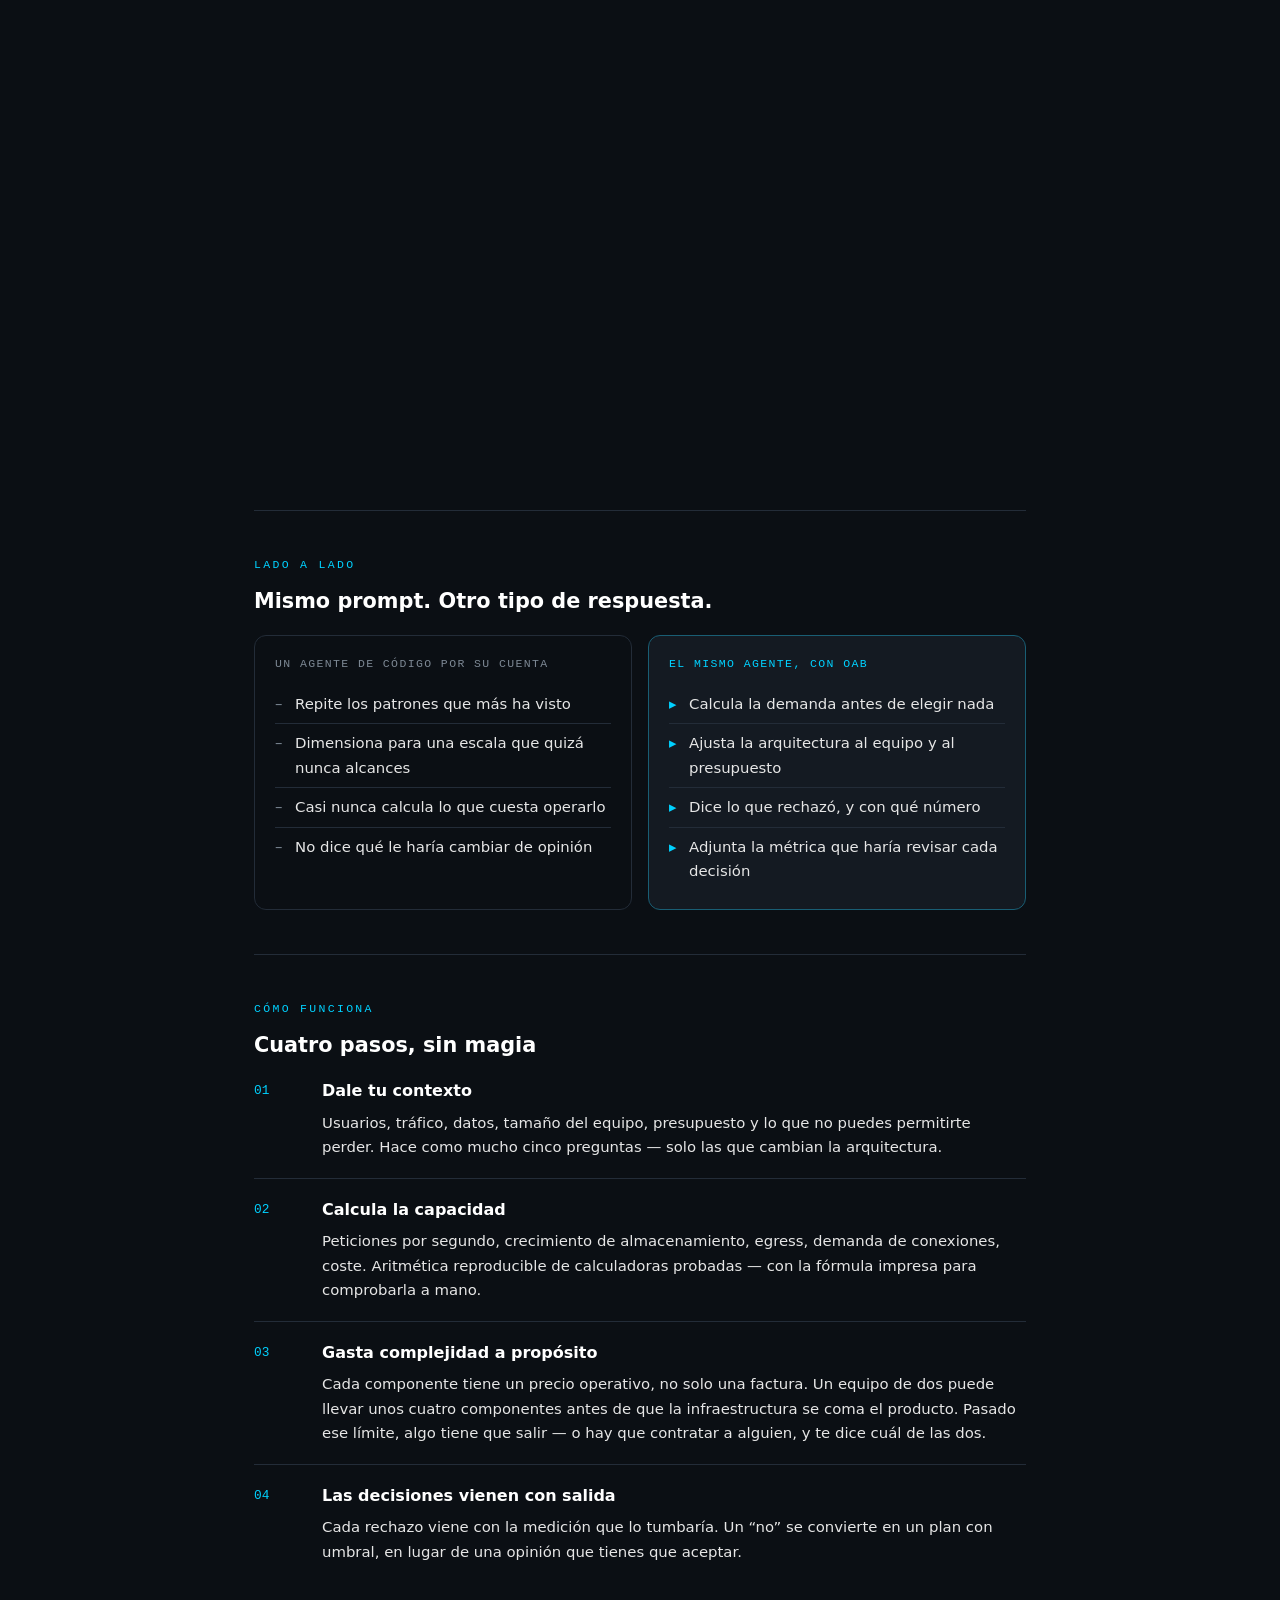
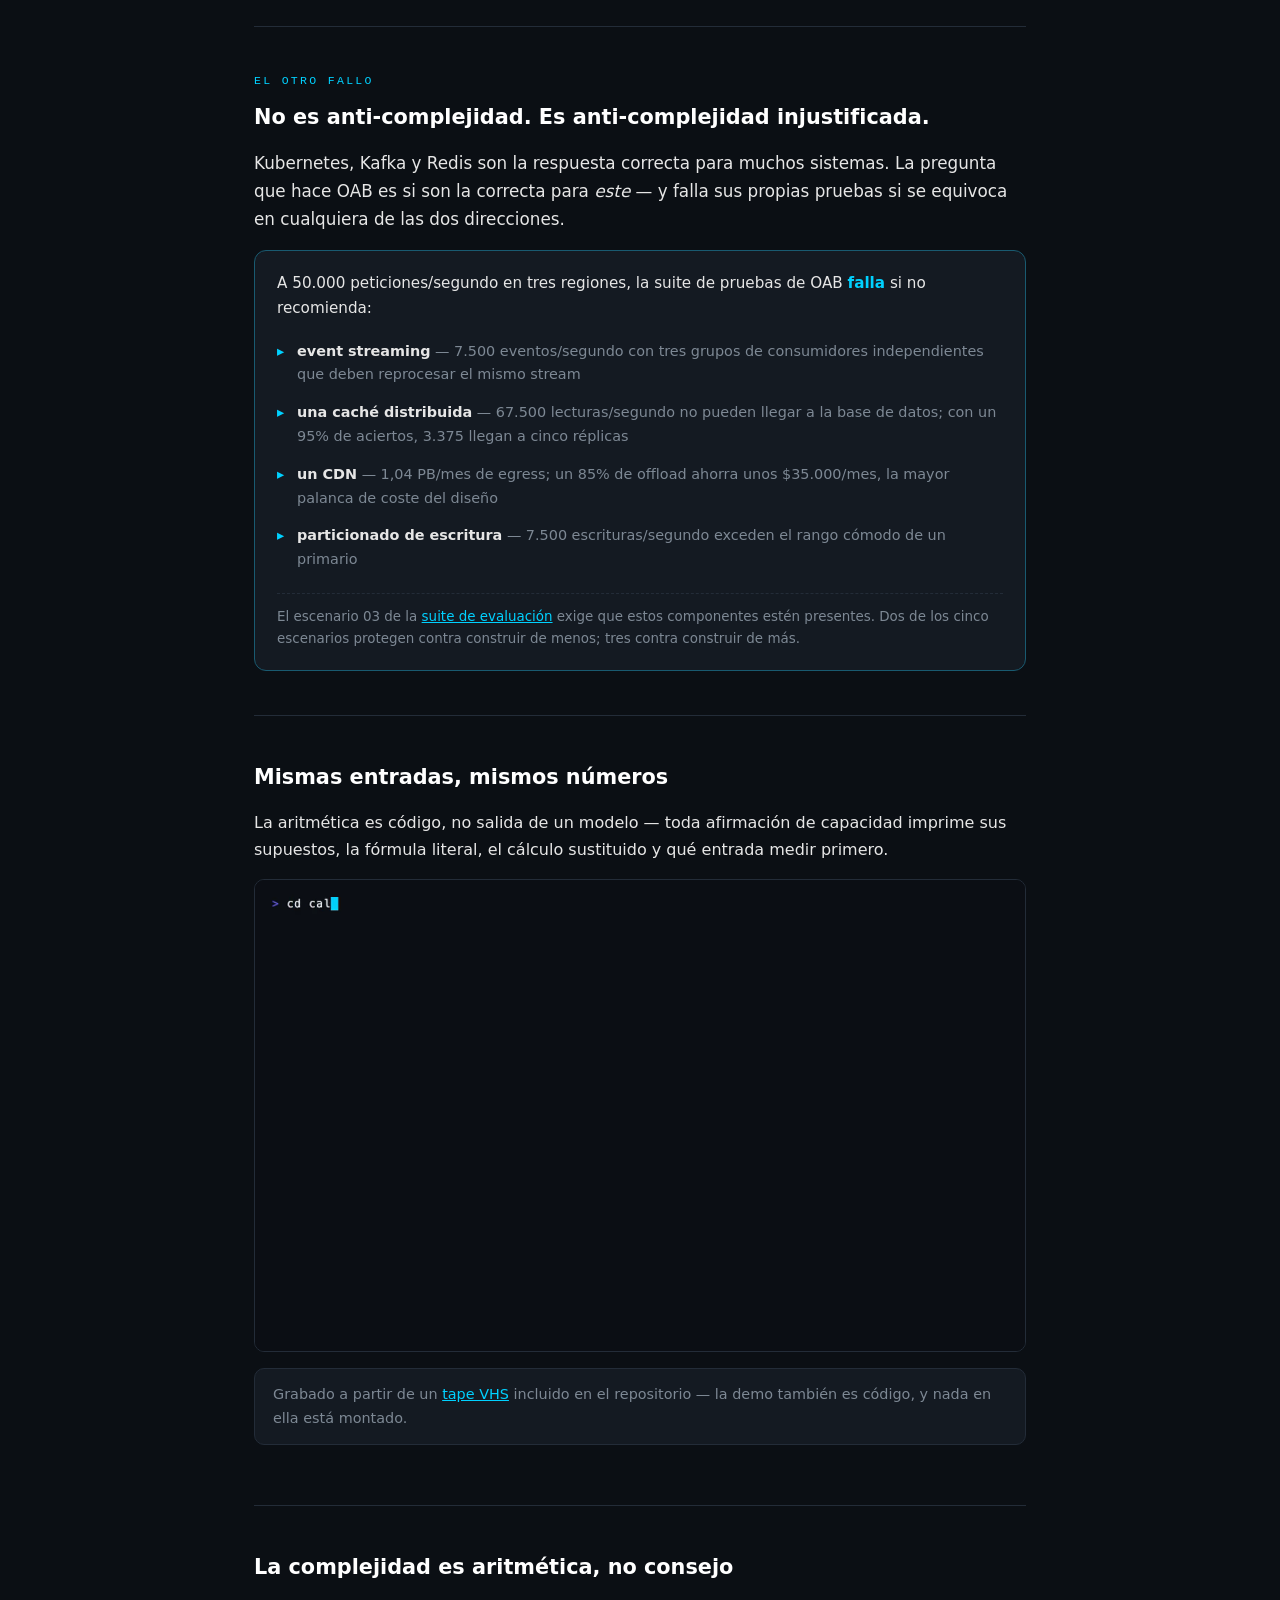
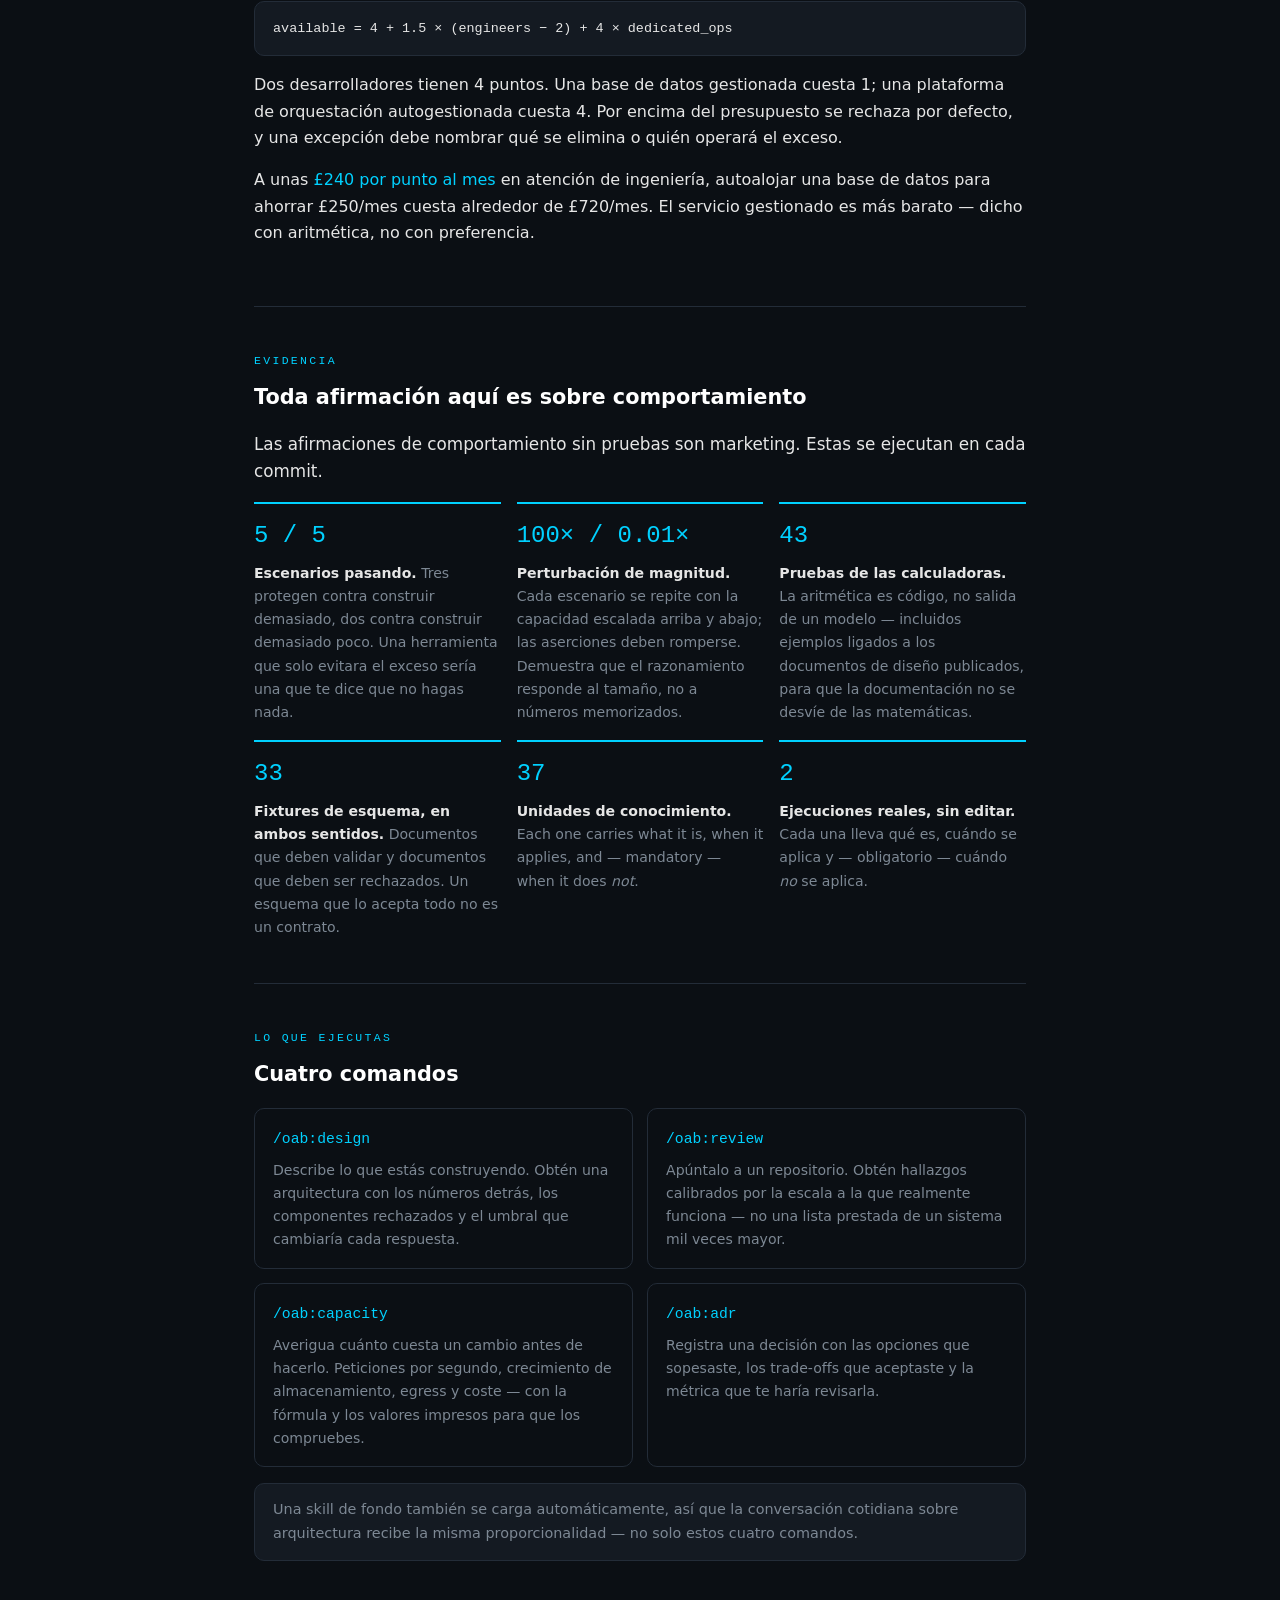
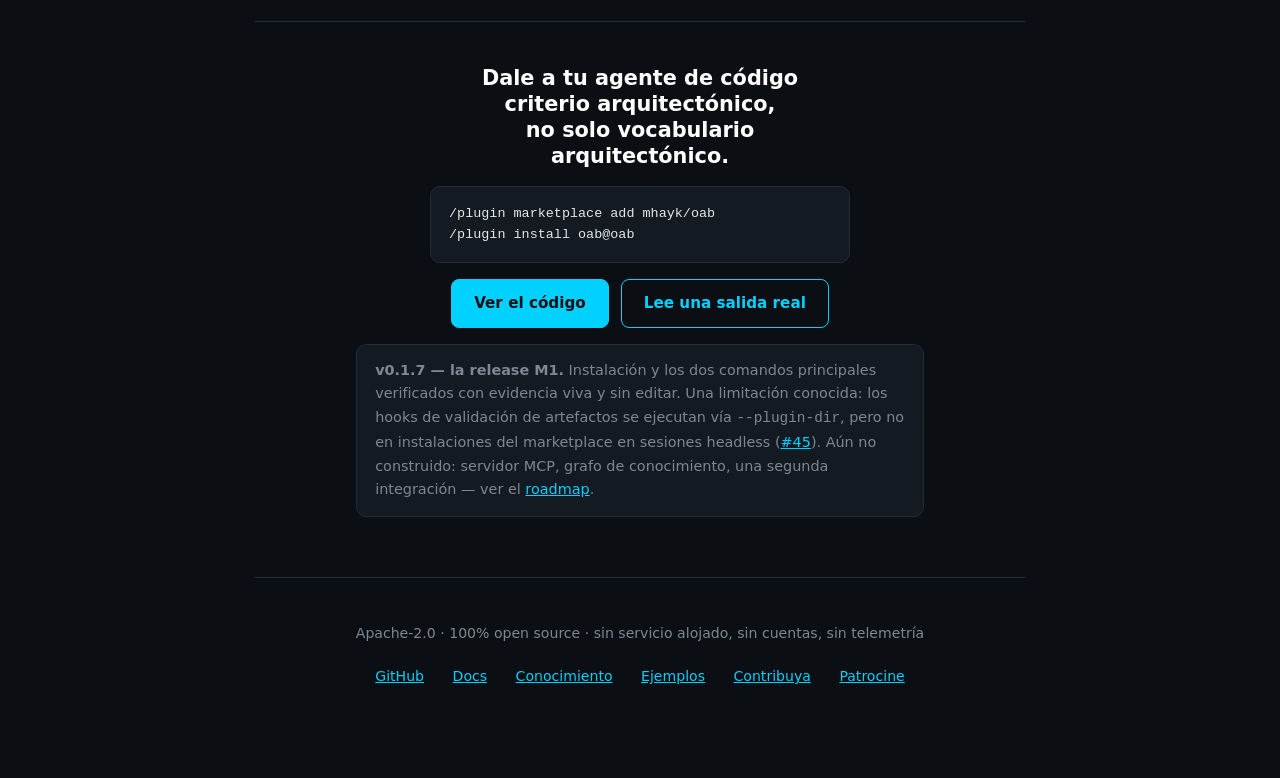
==== commit 6c57863c: "site: put the source link where an open-source project should The only explicit link to the code sat" ====
--- a/website/es/index.html
+++ b/website/es/index.html
@@ -22,6 +22,8 @@
 </head>
 <body>
 <div class="wrap">
+
+<a class="repo" href="https://github.com/mhayk/oab" aria-label="Ver el código fuente en GitHub"><svg viewBox="0 0 16 16" width="15" height="15" aria-hidden="true" fill="currentColor"><path d="M8 0C3.58 0 0 3.58 0 8c0 3.54 2.29 6.53 5.47 7.59.4.07.55-.17.55-.38 0-.19-.01-.82-.01-1.49-2.01.37-2.53-.49-2.69-.94-.09-.23-.48-.94-.82-1.13-.28-.15-.68-.52-.01-.53.63-.011.08.58 1.23.82.72 1.21 1.87.87 2.33.66.07-.52.28-.87.51-1.07-1.78-.2-3.64-.89-3.64-3.95 0-.87.31-1.59.82-2.15-.08-.2-.36-1.02.08-2.12 0 0 .67-.21 2.2.82.64-.18 1.32-.27 2-.27s1.36.09 2 .27c1.53-1.04 2.2-.82 2.2-.82.44 1.1.16 1.92.08 2.12.51.56.82 1.27.82 2.15 0 3.07-1.87 3.75-3.65 3.95.29.25.54.73.54 1.48 0 1.07-.01 1.93-.01 2.2 0 .21.15.46.55.38A8.01 8.01 0 0 0 16 8c0-4.42-3.58-8-8-8Z"/></svg><span>Código</span></a>
 
 <nav class="lang" aria-label="Idioma"><a href="../">EN</a> · <a href="../pt/">PT</a> · <strong>ES</strong></nav>
 
@@ -288,7 +290,7 @@
   <pre><code>/plugin marketplace add mhayk/oab
 /plugin install oab@oab</code></pre>
   <div class="cta">
-    <a class="btn solid" href="https://github.com/mhayk/oab">Consíguelo en GitHub</a>
+    <a class="btn solid" href="https://github.com/mhayk/oab">Ver el código</a>
     <a class="btn" href="https://github.com/mhayk/oab/tree/main/examples">Lee una salida real</a>
   </div>
   <p class="note"><strong>v0.1.7 — la release M1.</strong> Instalación y los dos comandos principales verificados con evidencia viva y sin editar. Una limitación conocida: los hooks de validación de artefactos se ejecutan vía <code>--plugin-dir</code>, pero no en instalaciones del marketplace en sesiones headless (<a href="https://github.com/mhayk/oab/issues/45">#45</a>). Aún no construido: servidor MCP, grafo de conocimiento, una segunda integración — ver el <a href="https://github.com/mhayk/oab/blob/main/ROADMAP.md">roadmap</a>.</p>
--- a/website/style.css
+++ b/website/style.css
@@ -221,3 +221,12 @@
 a:focus-visible, .btn:focus-visible {
   outline: 2px solid var(--accent); outline-offset: 3px; border-radius: 4px;
 }
+
+/* Persistent source link, mirroring the language switcher. An open-source project whose whole
+   argument is that everything is inspectable should not bury the source at line 321 of 350. */
+.repo{position:absolute;top:18px;left:24px;font-size:.85rem;z-index:2;
+      display:inline-flex;align-items:center;gap:7px;padding:6px 8px;min-height:24px;
+      color:var(--muted);text-decoration:none}
+.repo:hover{color:var(--accent)}
+.repo svg{flex:none}
+@media (max-width:520px){ .repo span{display:none} }
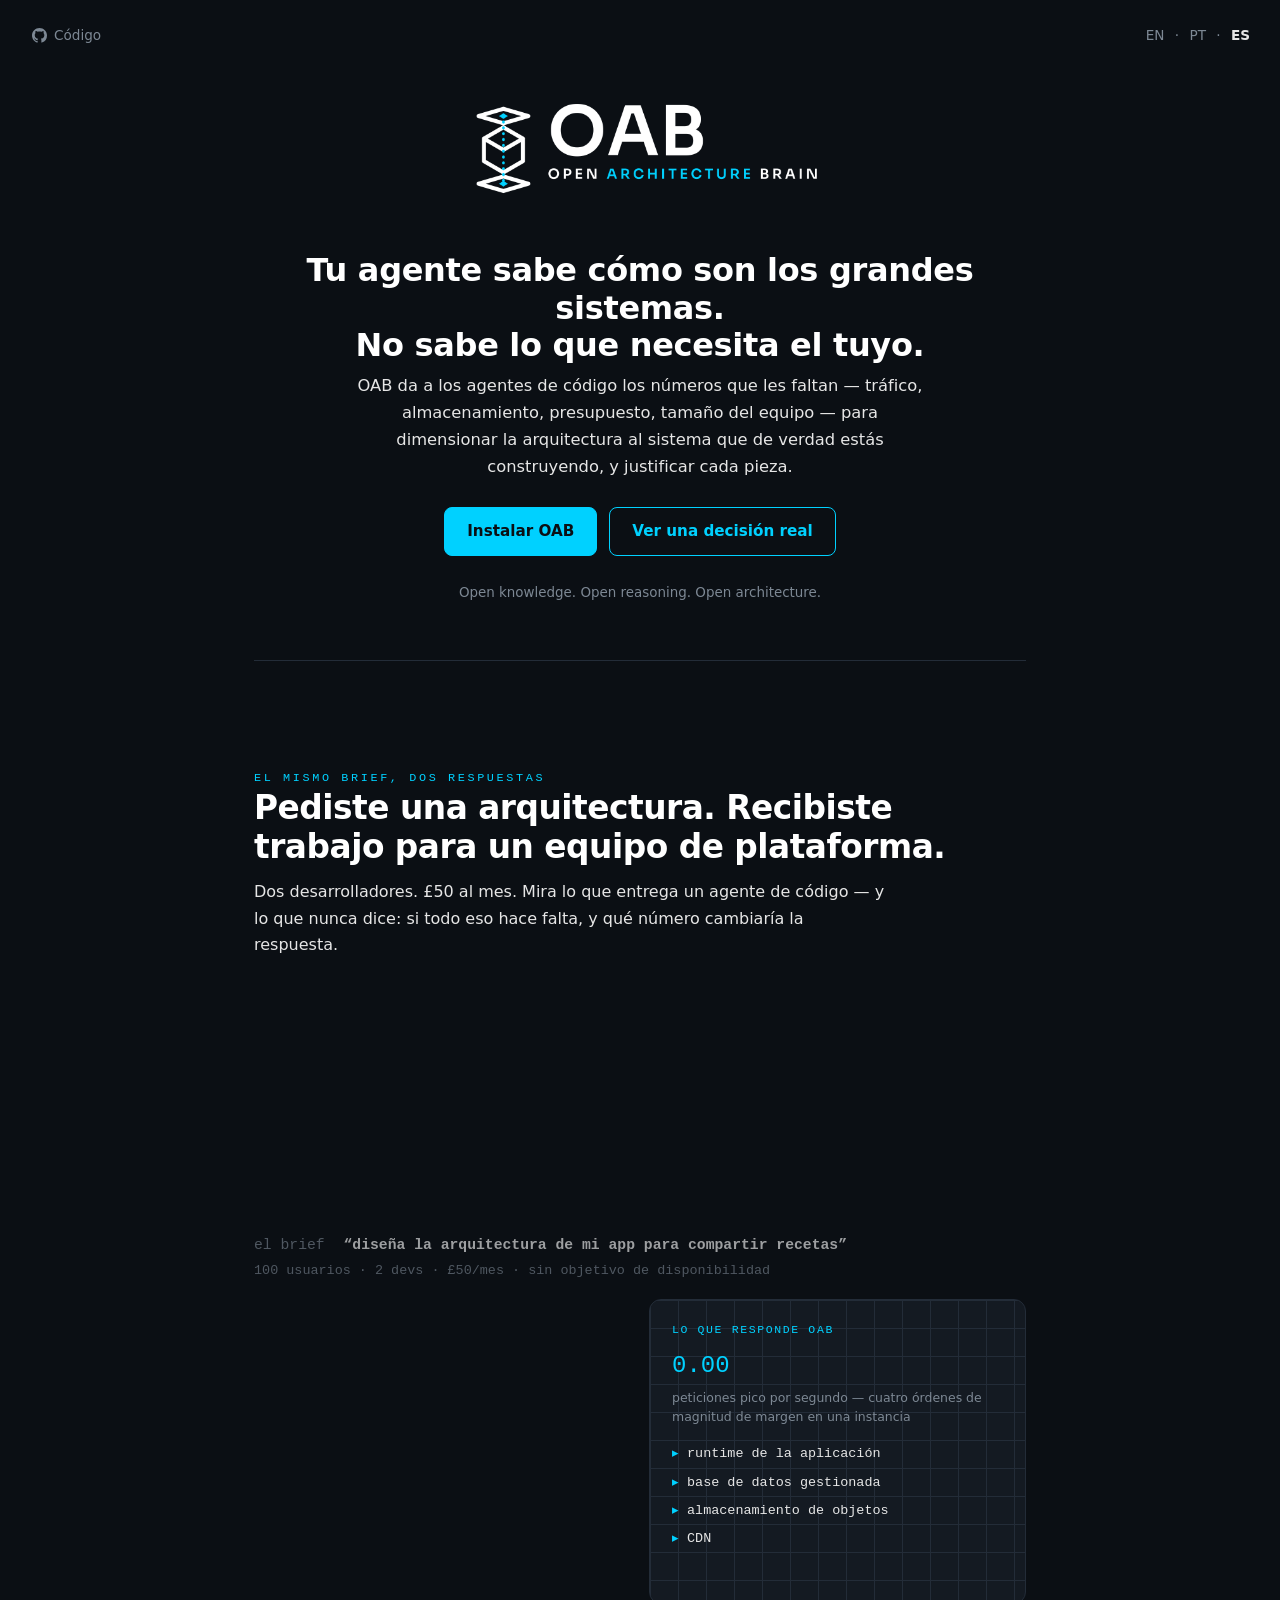
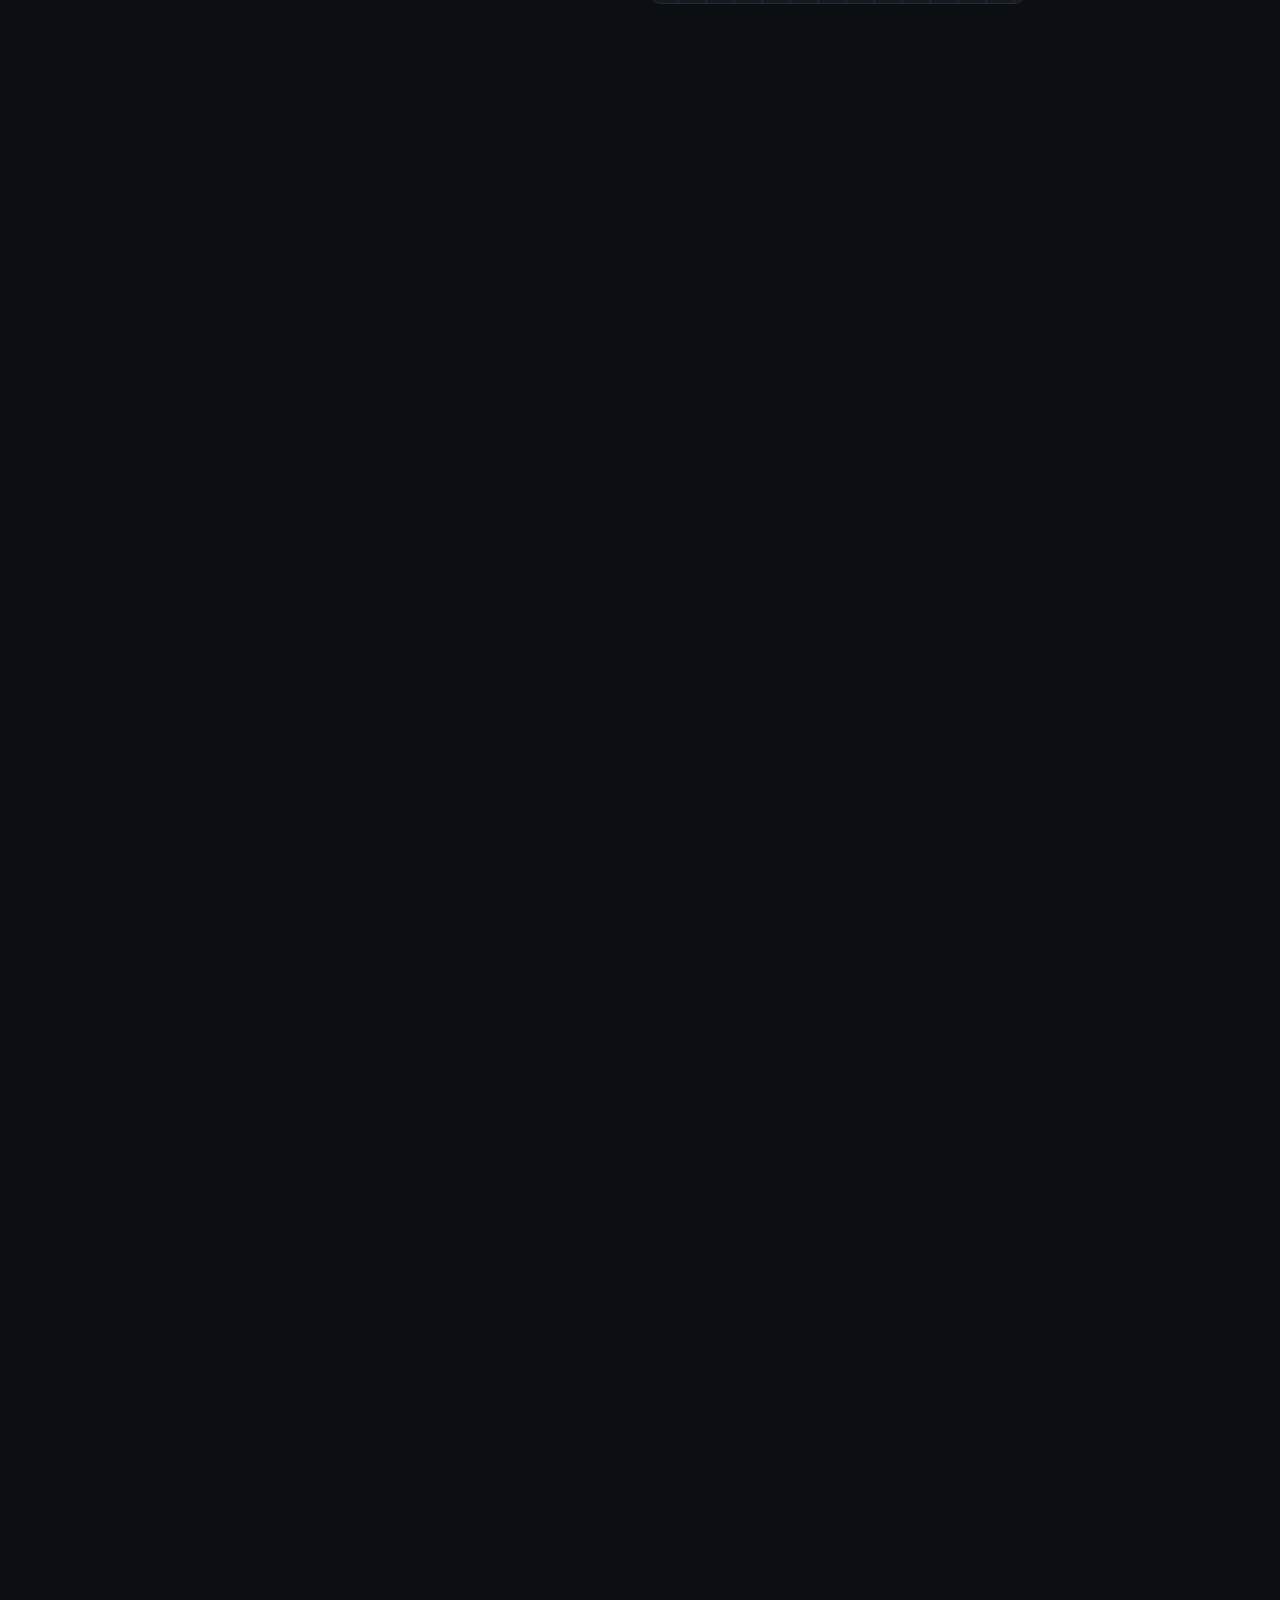
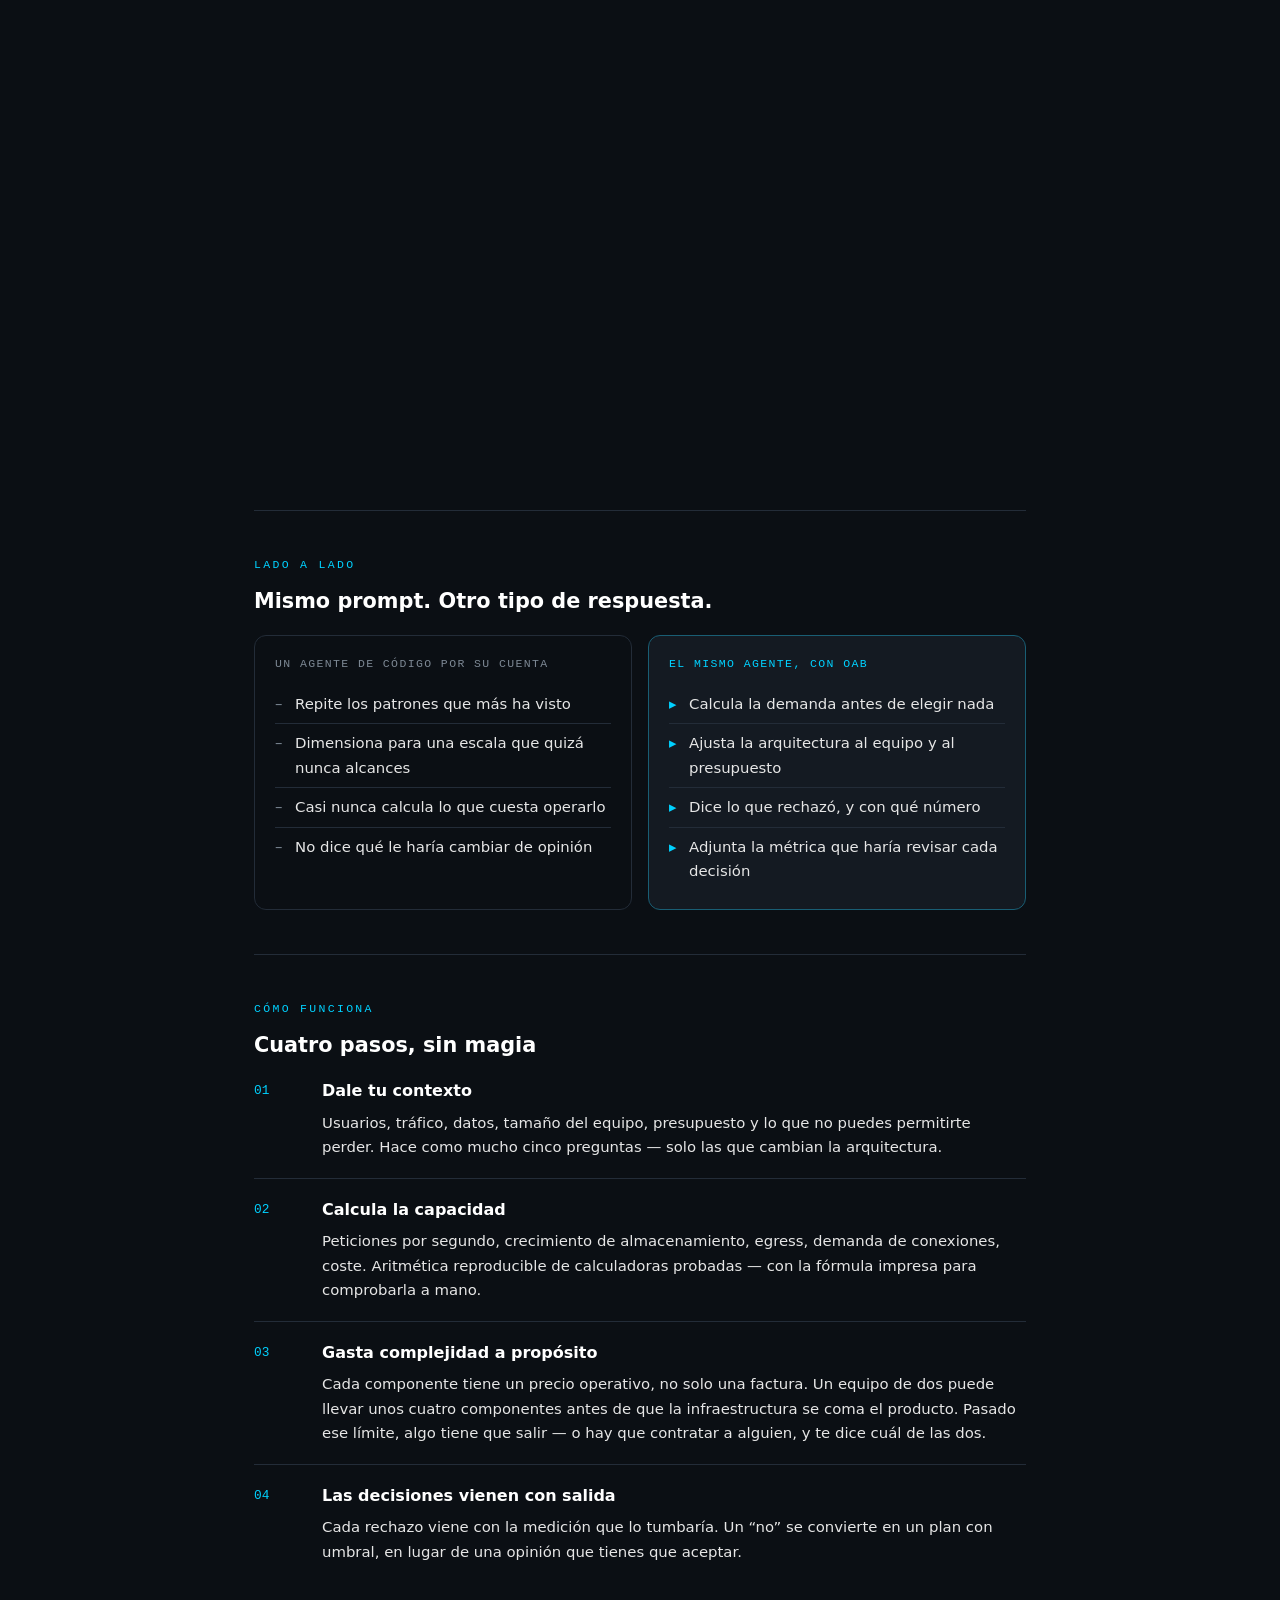
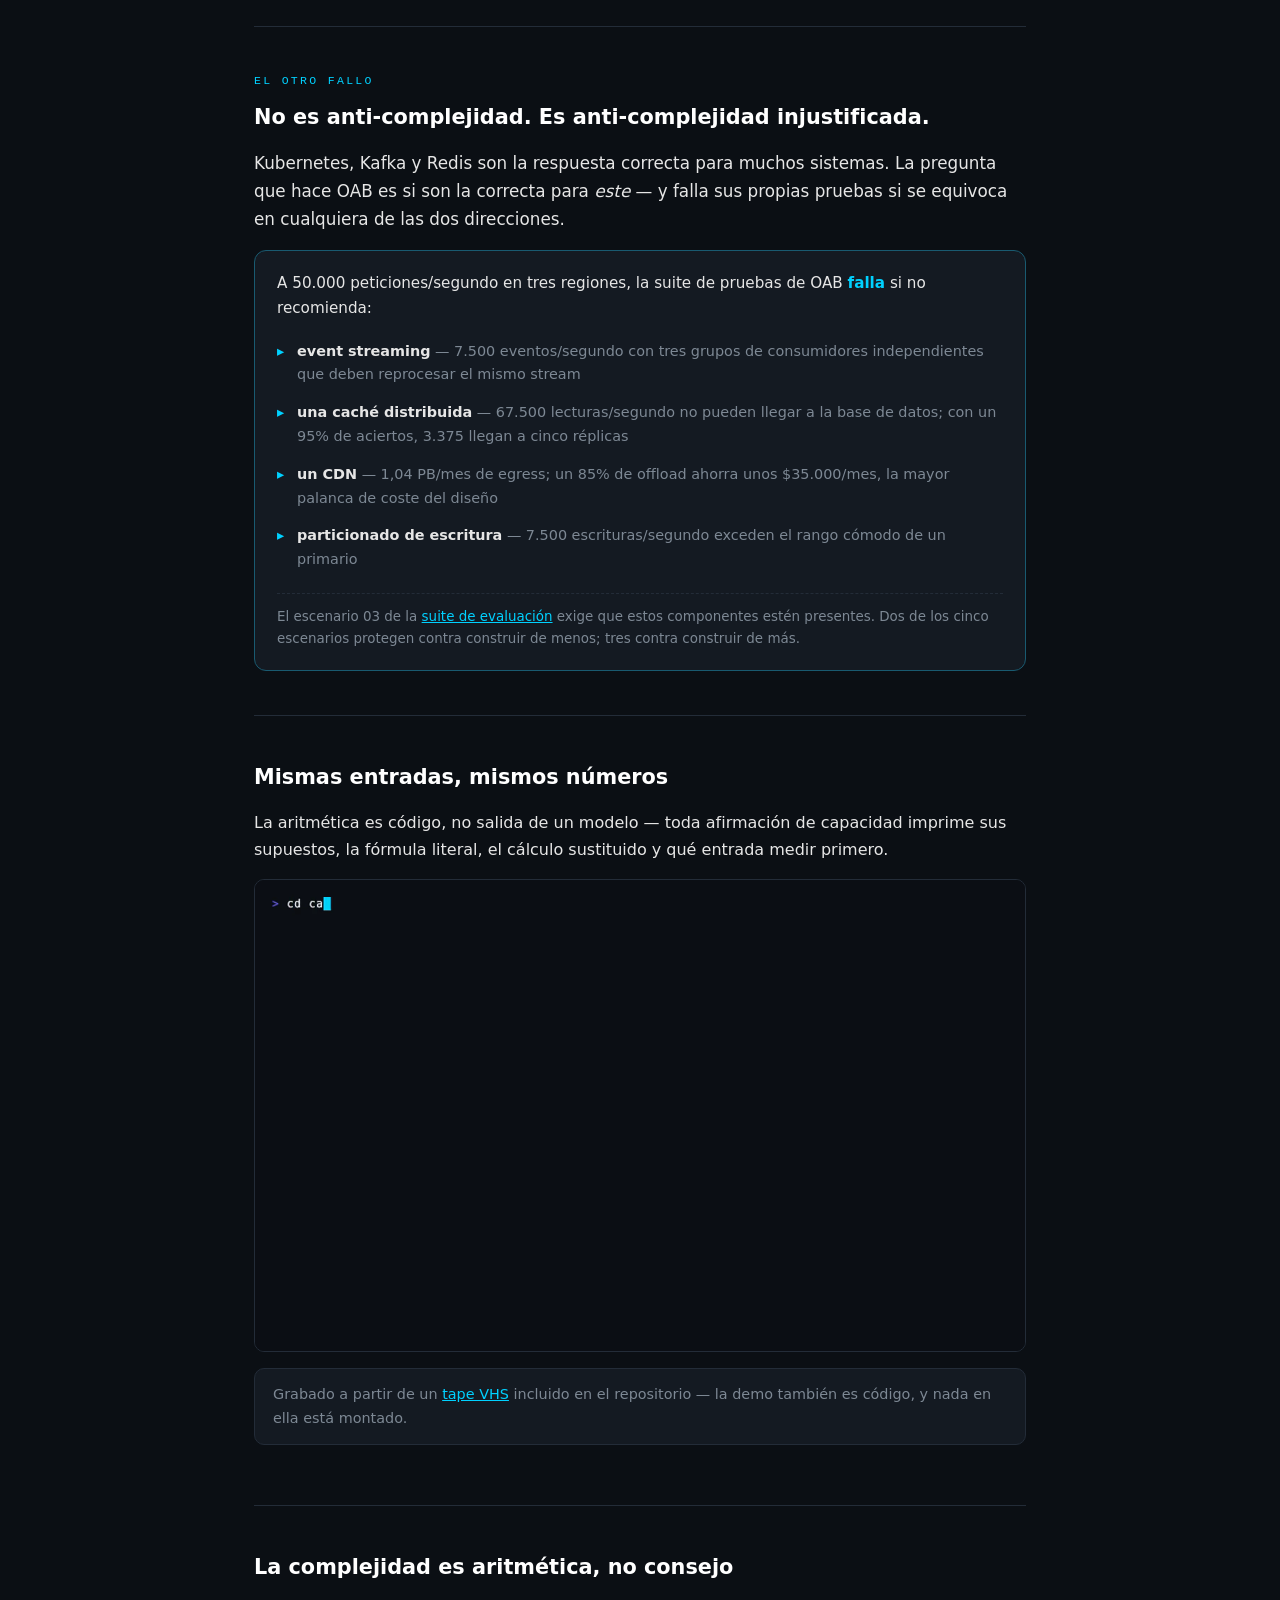
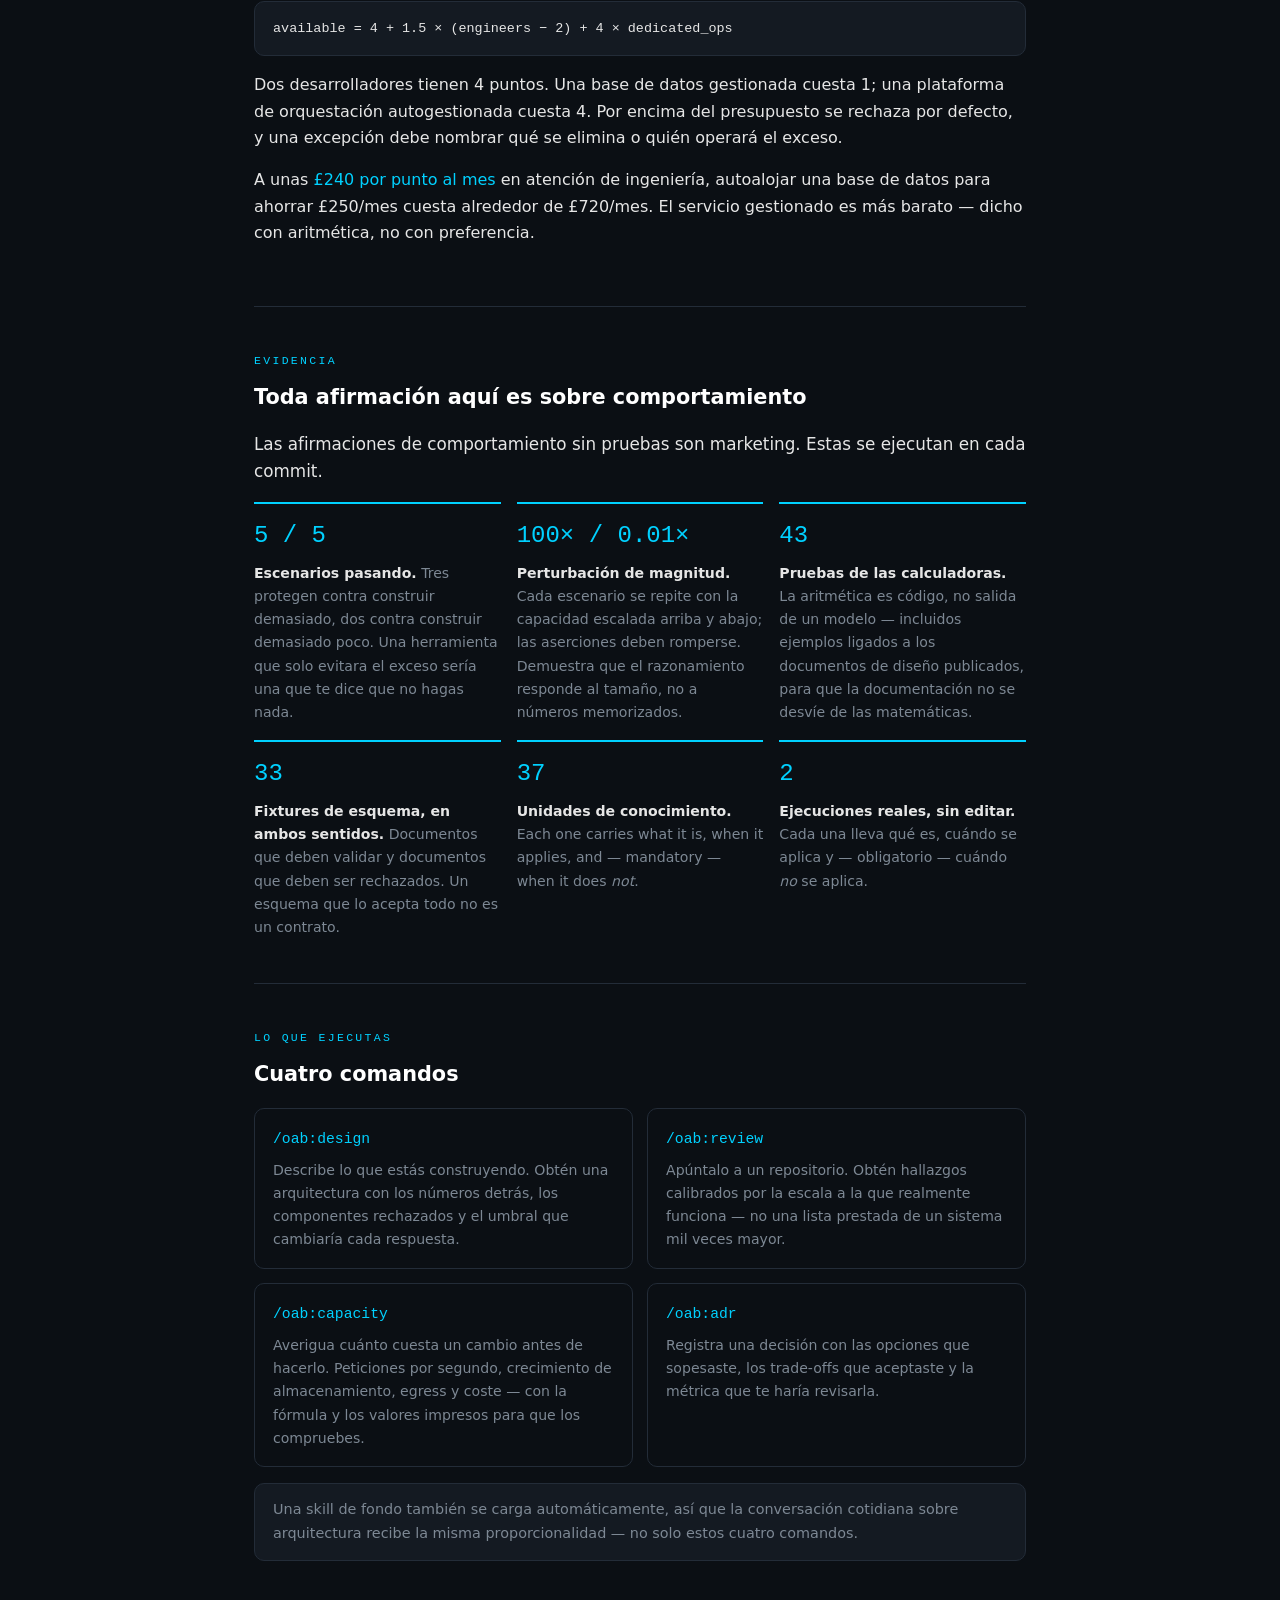
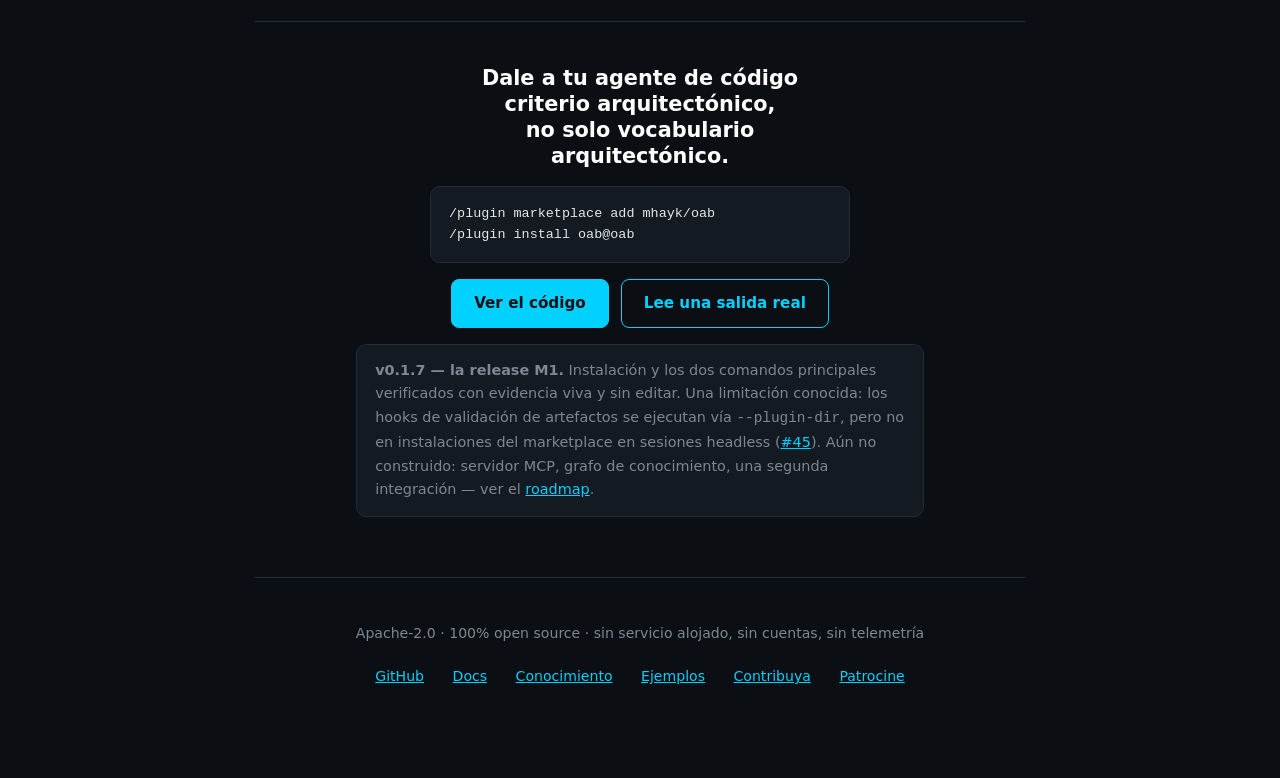
==== commit 0450afb4: "site: make the strike readable as a strike, and stop the logo vanishing Reported: the line through K" ====
--- a/website/es/index.html
+++ b/website/es/index.html
@@ -28,10 +28,10 @@
 <nav class="lang" aria-label="Idioma"><a href="../">EN</a> · <a href="../pt/">PT</a> · <strong>ES</strong></nav>
 
 <header>
-  <picture>
-    <source media="(prefers-color-scheme: light)" srcset="../oab-logo-on-light.png">
-    <img src="../oab-logo-on-dark.png" alt="OAB — Open Architecture Brain">
-  </picture>
+  <!-- The page is pinned dark via data-theme, so the logo is always the on-dark
+       variant. A prefers-color-scheme source here served the dark-ink logo onto the
+       dark background for anyone whose OS is in light mode. -->
+  <img src="../oab-logo-on-dark.png" alt="OAB — Open Architecture Brain">
   <h1>Tu agente sabe cómo son los grandes sistemas.<br>No sabe lo que necesita el tuyo.</h1>
   <p class="hero-sub">OAB da a los agentes de código los números que les faltan — tráfico, almacenamiento, presupuesto, tamaño del equipo — para dimensionar la arquitectura al sistema que de verdad estás construyendo, y justificar cada pieza.</p>
   <div class="cta">
--- a/website/style.css
+++ b/website/style.css
@@ -1,7 +1,10 @@
   /* Single-page site, no build step, no external requests. Fonts are the system stack until
      Sora and Inter are self-hosted as WOFF2 — the site must not call an external service. */
   :root{--bg:#0B0F14;--raised:#141A22;--fg:#E6E6E6;--bright:#FFF;--accent:#00D1FF;--muted:#7d8894;--line:#232c38}
-  @media (prefers-color-scheme: light){:root:not([data-theme=dark]){--bg:#fff;--raised:#f5f6f8;--fg:#1b2430;--bright:#0B0F14;--accent:#00758F;--muted:#5a6674;--line:#e2e6ea}}
+  /* INERT: <html data-theme="dark"> pins the page, so :not([data-theme=dark]) never matches
+   and this block does not apply. Kept as the token set a light theme would need. Do not
+   assume the page reacts to prefers-color-scheme — the logo once did, and broke. */
+@media (prefers-color-scheme: light){:root:not([data-theme=dark]){--bg:#fff;--raised:#f5f6f8;--fg:#1b2430;--bright:#0B0F14;--accent:#00758F;--muted:#5a6674;--line:#e2e6ea}}
   *{box-sizing:border-box}
   body{margin:0;background:var(--bg);color:var(--fg);font:16px/1.65 ui-sans-serif,system-ui,-apple-system,"Segoe UI",Roboto,sans-serif;-webkit-font-smoothing:antialiased}
   .wrap{max-width:820px;margin:0 auto;padding:0 24px}
@@ -118,7 +121,11 @@
 .bp-rejects-head { font-family: ui-monospace, monospace; font-size: .68rem; letter-spacing: .1em; text-transform: uppercase; color: var(--muted); margin: 0 0 8px; }
 .bp-rejects ul { list-style: none; margin: 0; padding: 0; }
 .bp-reject { font-family: ui-monospace, monospace; font-size: .8rem; padding: 2px 0; display: flex; gap: 7px; flex-wrap: wrap; color: var(--muted); }
-.bp-reject .bp-kind { color: var(--fg); text-decoration: line-through; text-decoration-color: var(--muted); }
+/* The strike must not be mistakable for a grid line. --muted (#7d8894) at 1px over the blueprint
+   grid (--line #232c38) read as background decoration rather than as "crossed off", which lost the
+   meaning entirely. Text colour at 2px puts it far outside the grid's contrast range. */
+.bp-reject .bp-kind { color: var(--fg); text-decoration: line-through;
+  text-decoration-color: var(--fg); text-decoration-thickness: 2px; }
 .bp-reject .bp-trigger { flex-basis: 100%; padding-left: 20px; font-size: .74rem; }
 .bp-reject .bp-trigger em { color: var(--accent); font-style: normal; }
 
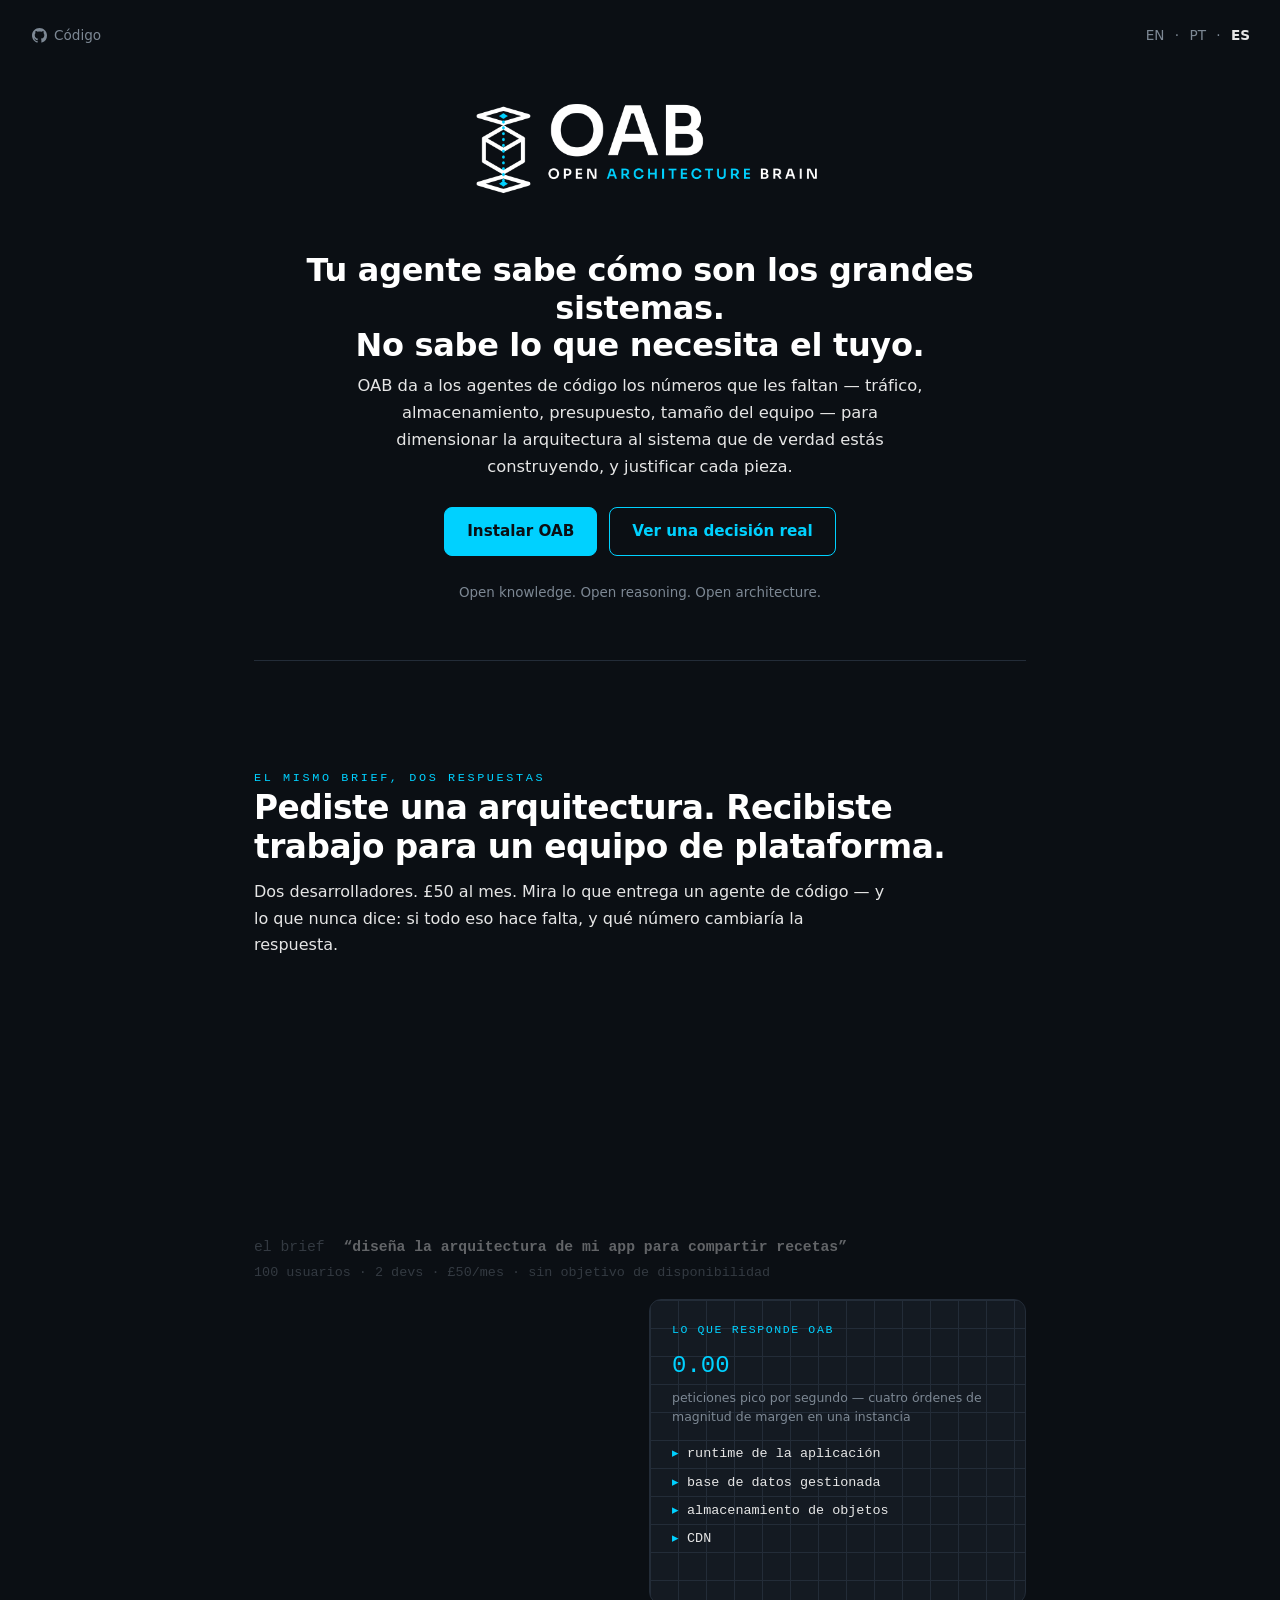
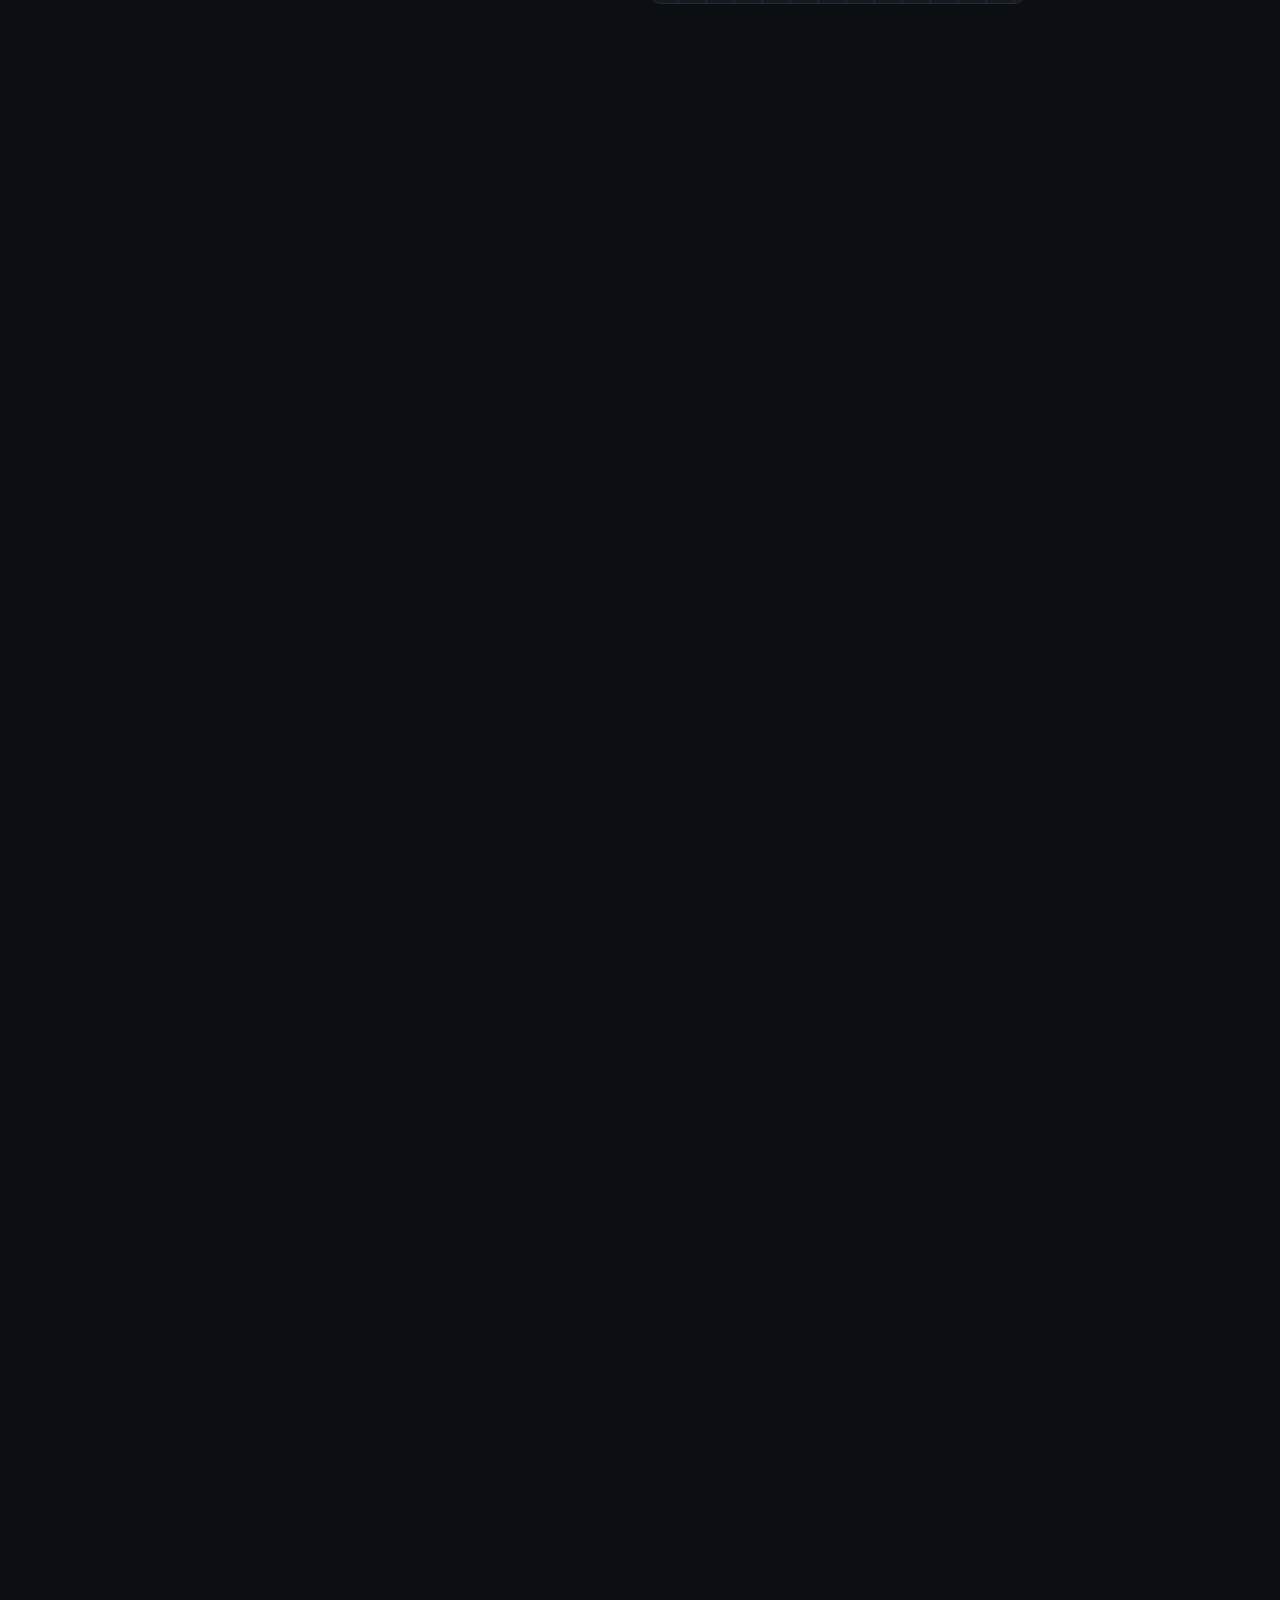
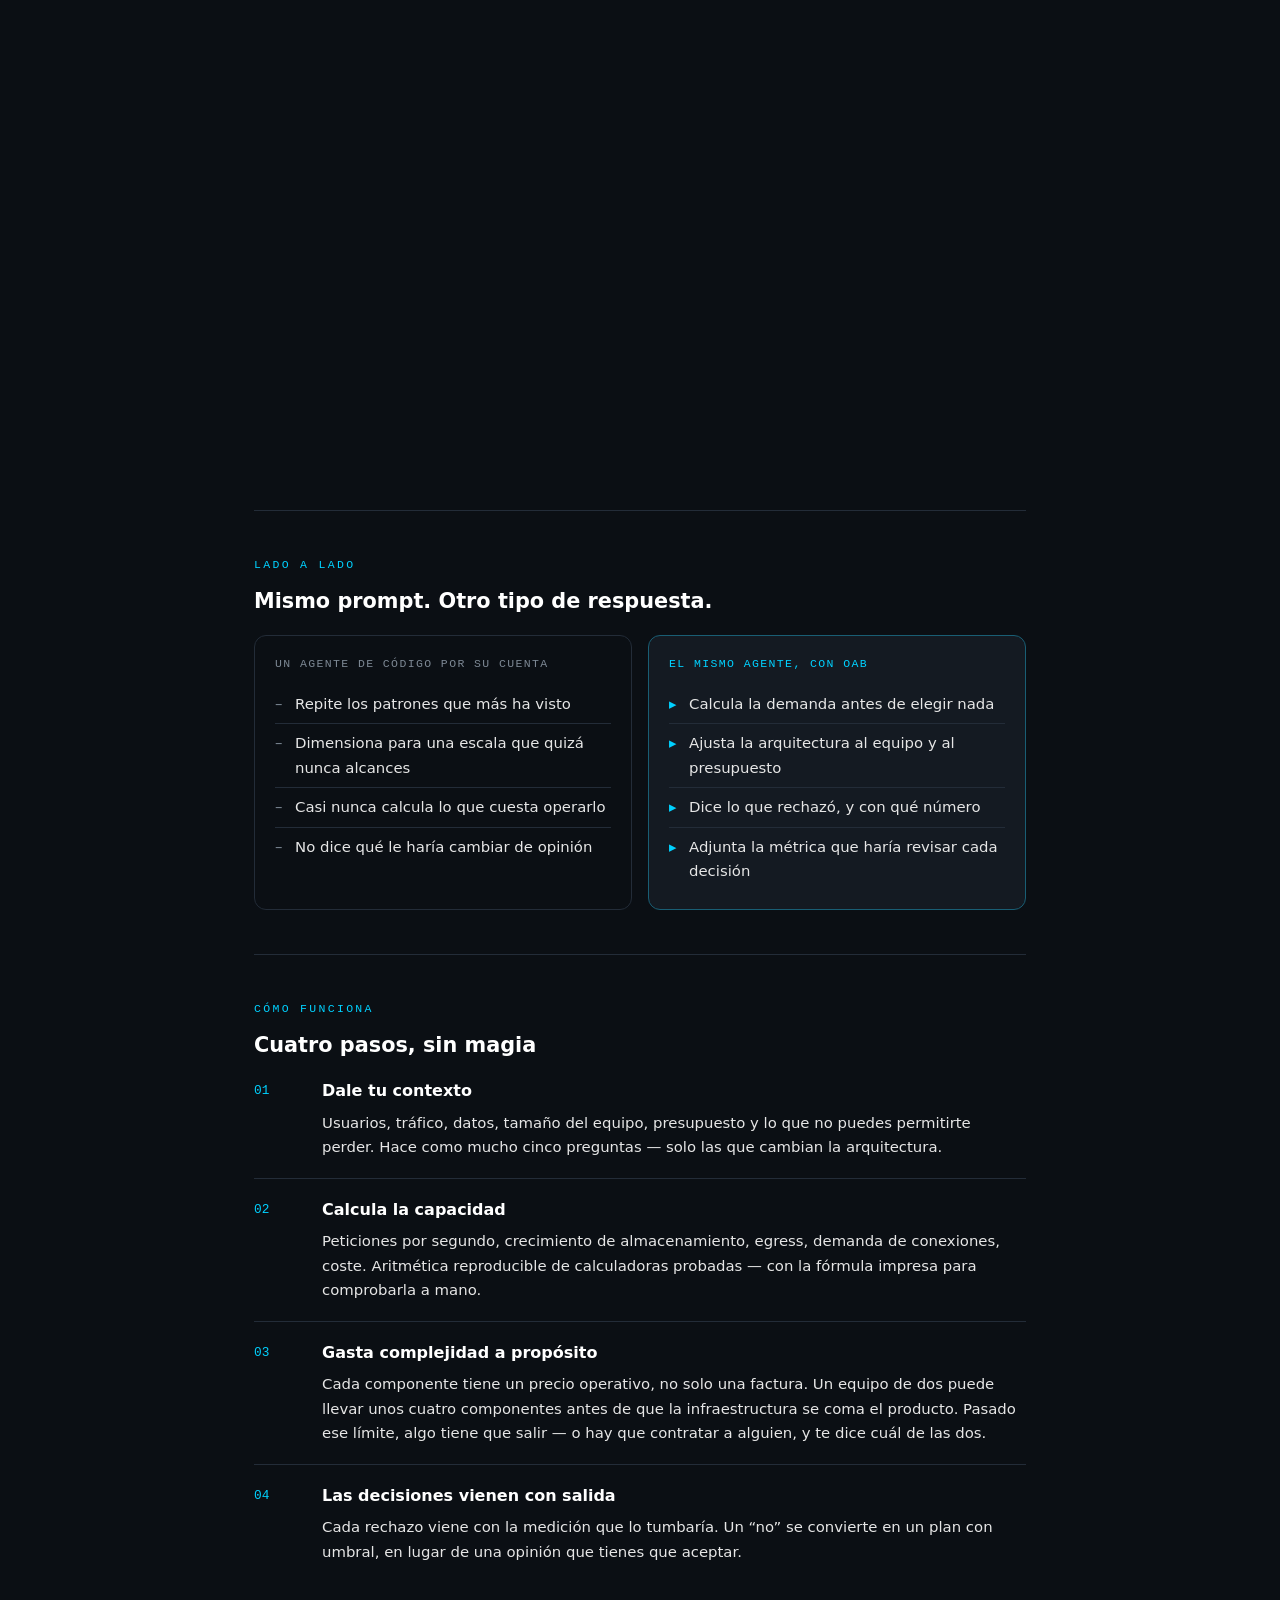
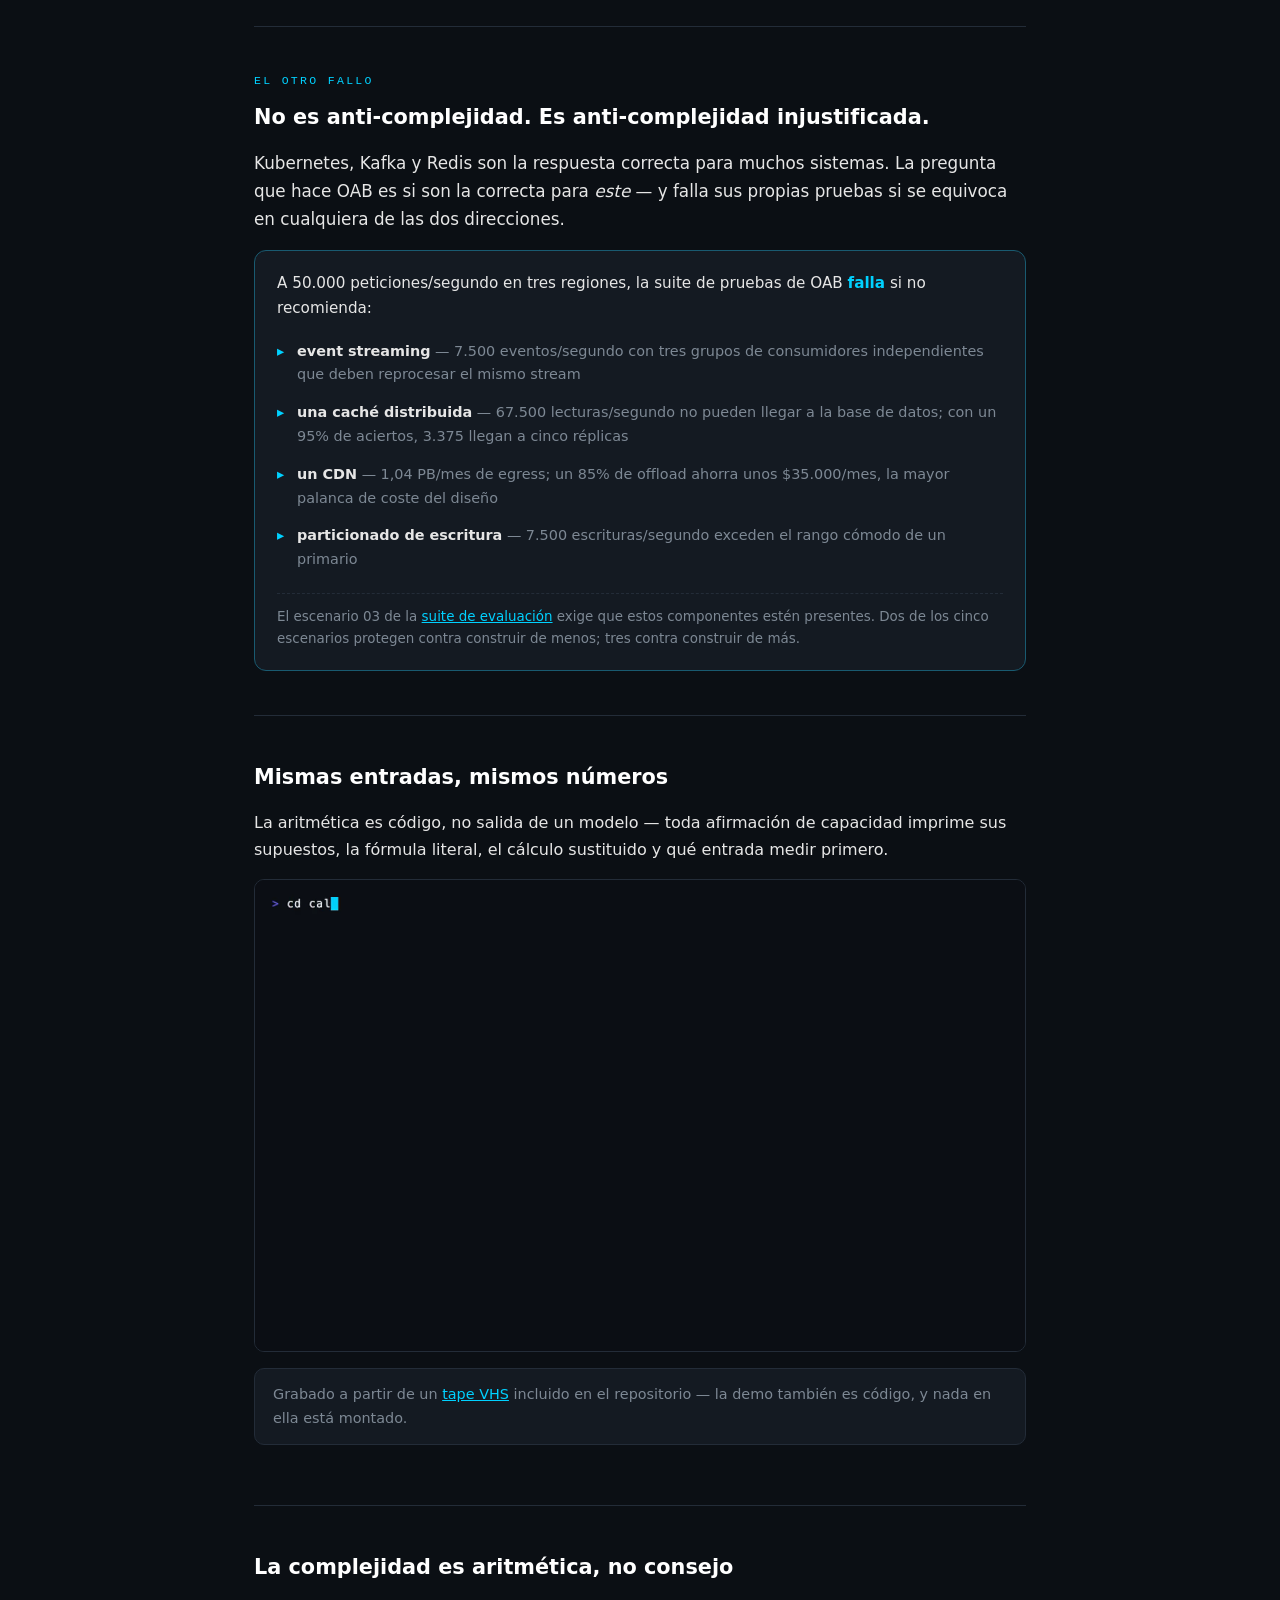
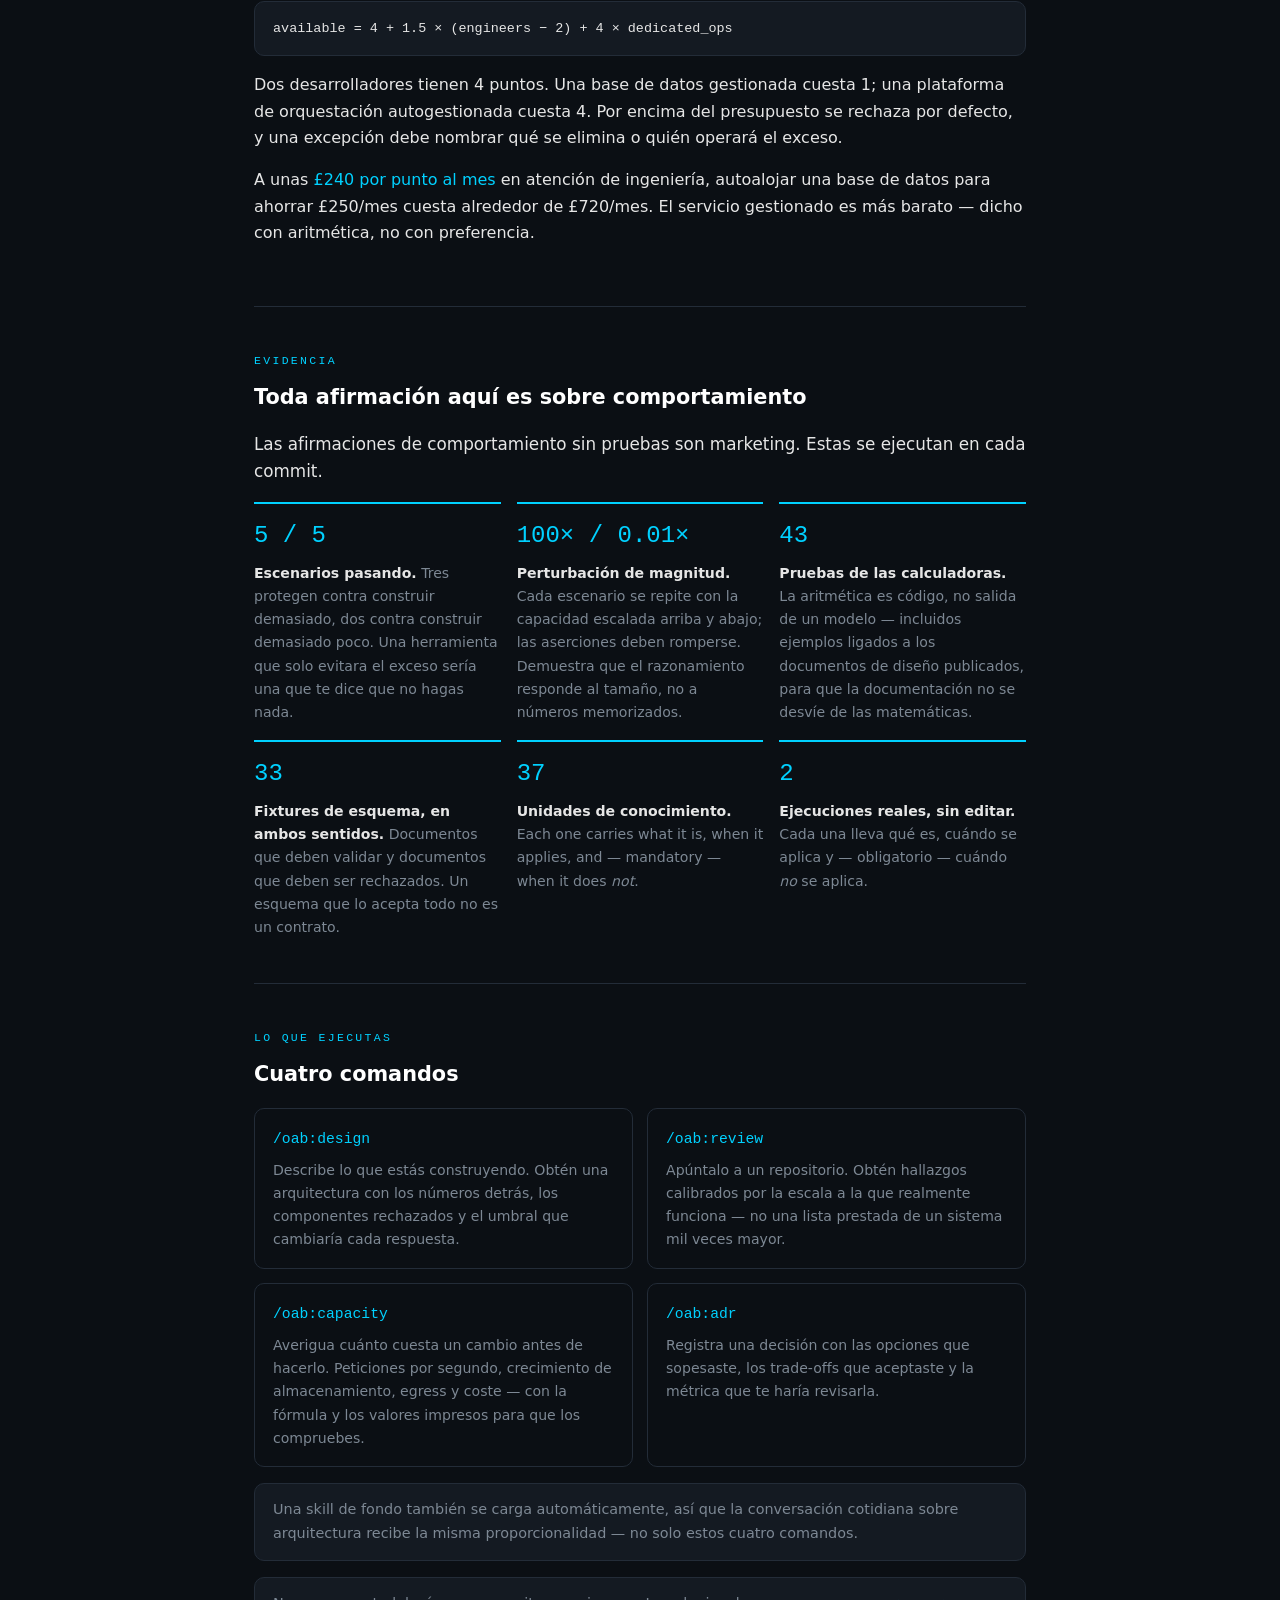
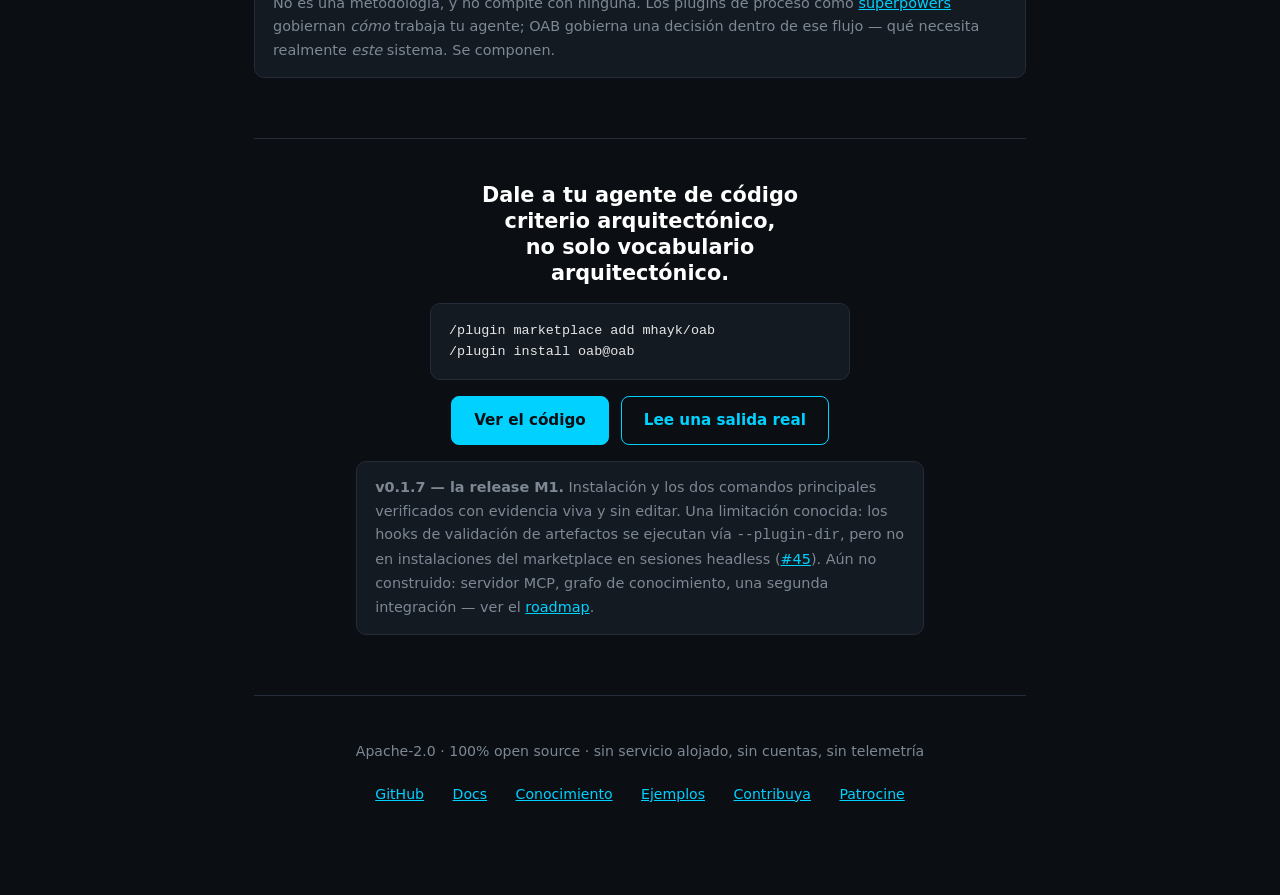
==== commit 72ef2062: "docs: position OAB alongside process plugins, not against them A short section in all three READMEs " ====
--- a/website/es/index.html
+++ b/website/es/index.html
@@ -283,6 +283,7 @@
     </div>
   </div>
   <p class="note">Una skill de fondo también se carga automáticamente, así que la conversación cotidiana sobre arquitectura recibe la misma proporcionalidad — no solo estos cuatro comandos.</p>
+  <p class="note">No es una metodología, y no compite con ninguna. Los plugins de proceso como <a href="https://github.com/obra/superpowers">superpowers</a> gobiernan <em>cómo</em> trabaja tu agente; OAB gobierna una decisión dentro de ese flujo — qué necesita realmente <em>este</em> sistema. Se componen.</p>
 </section>
 
 <section class="final" id="install">
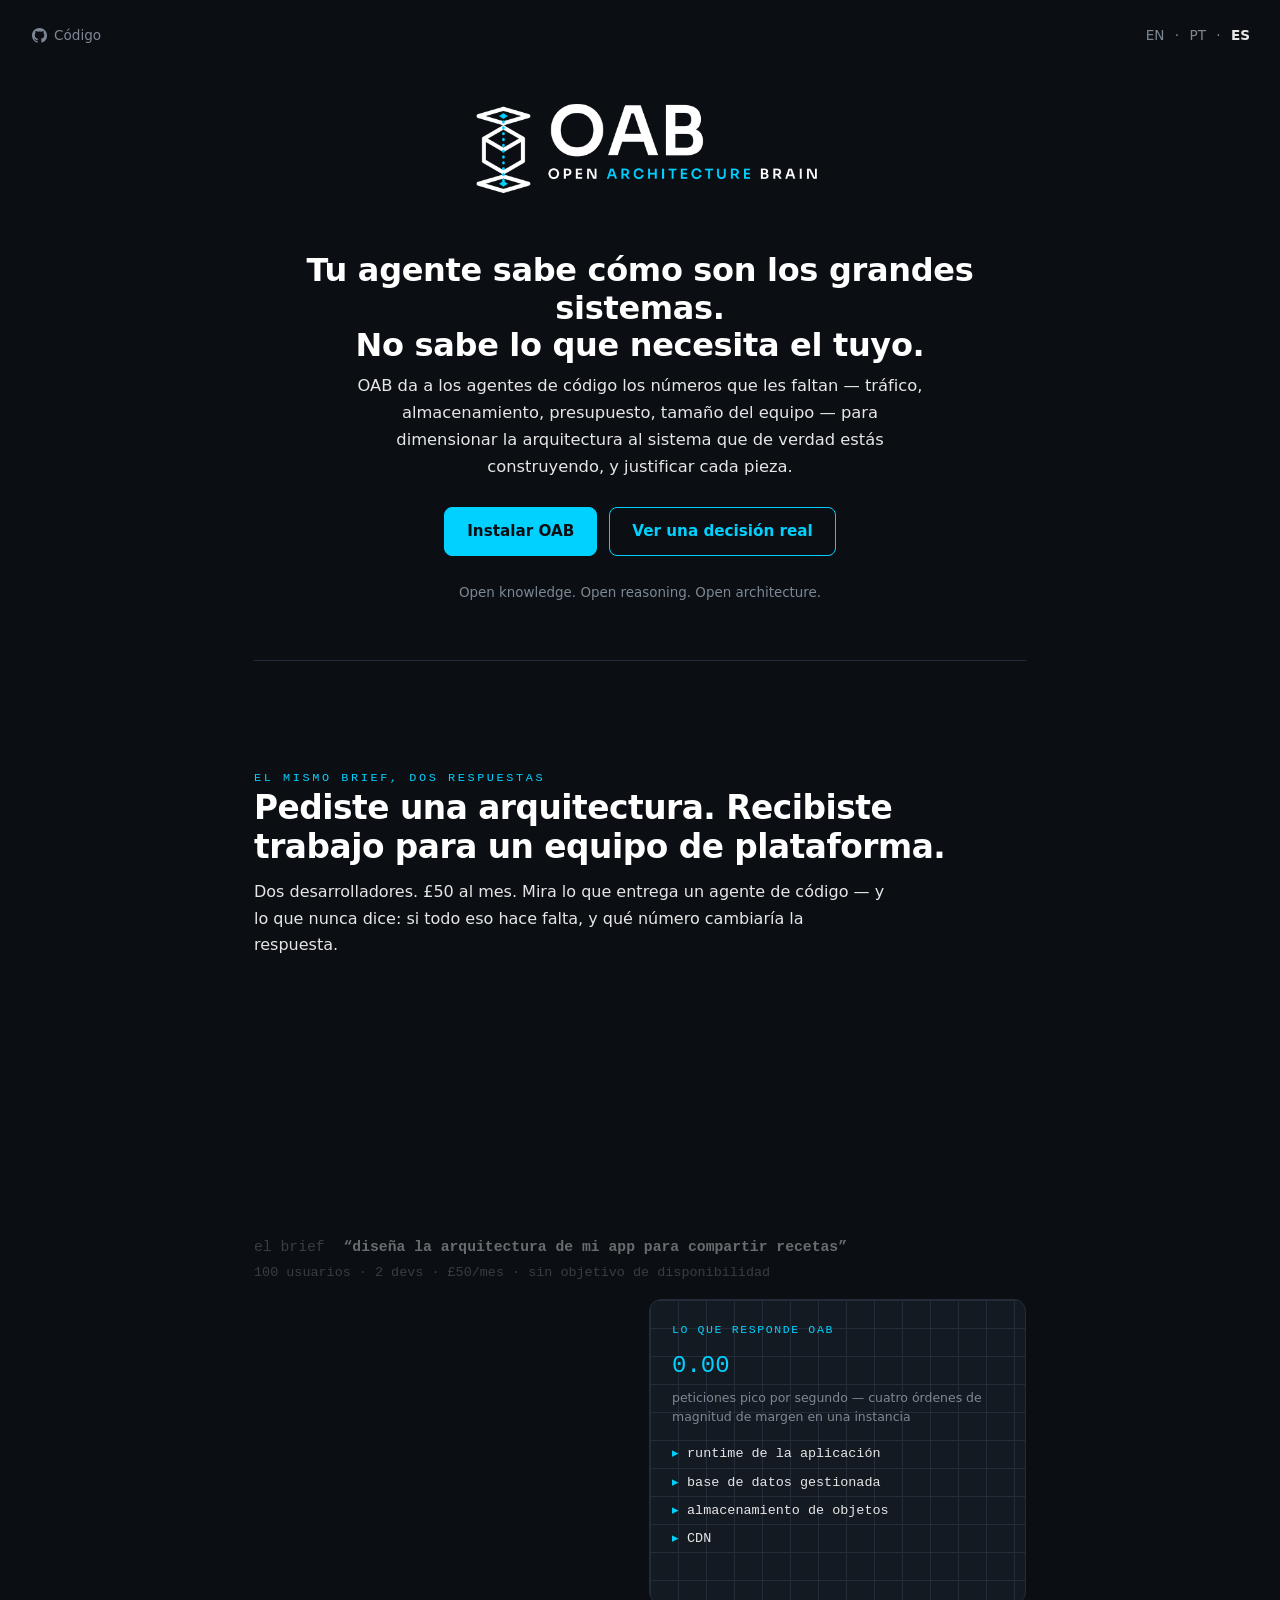
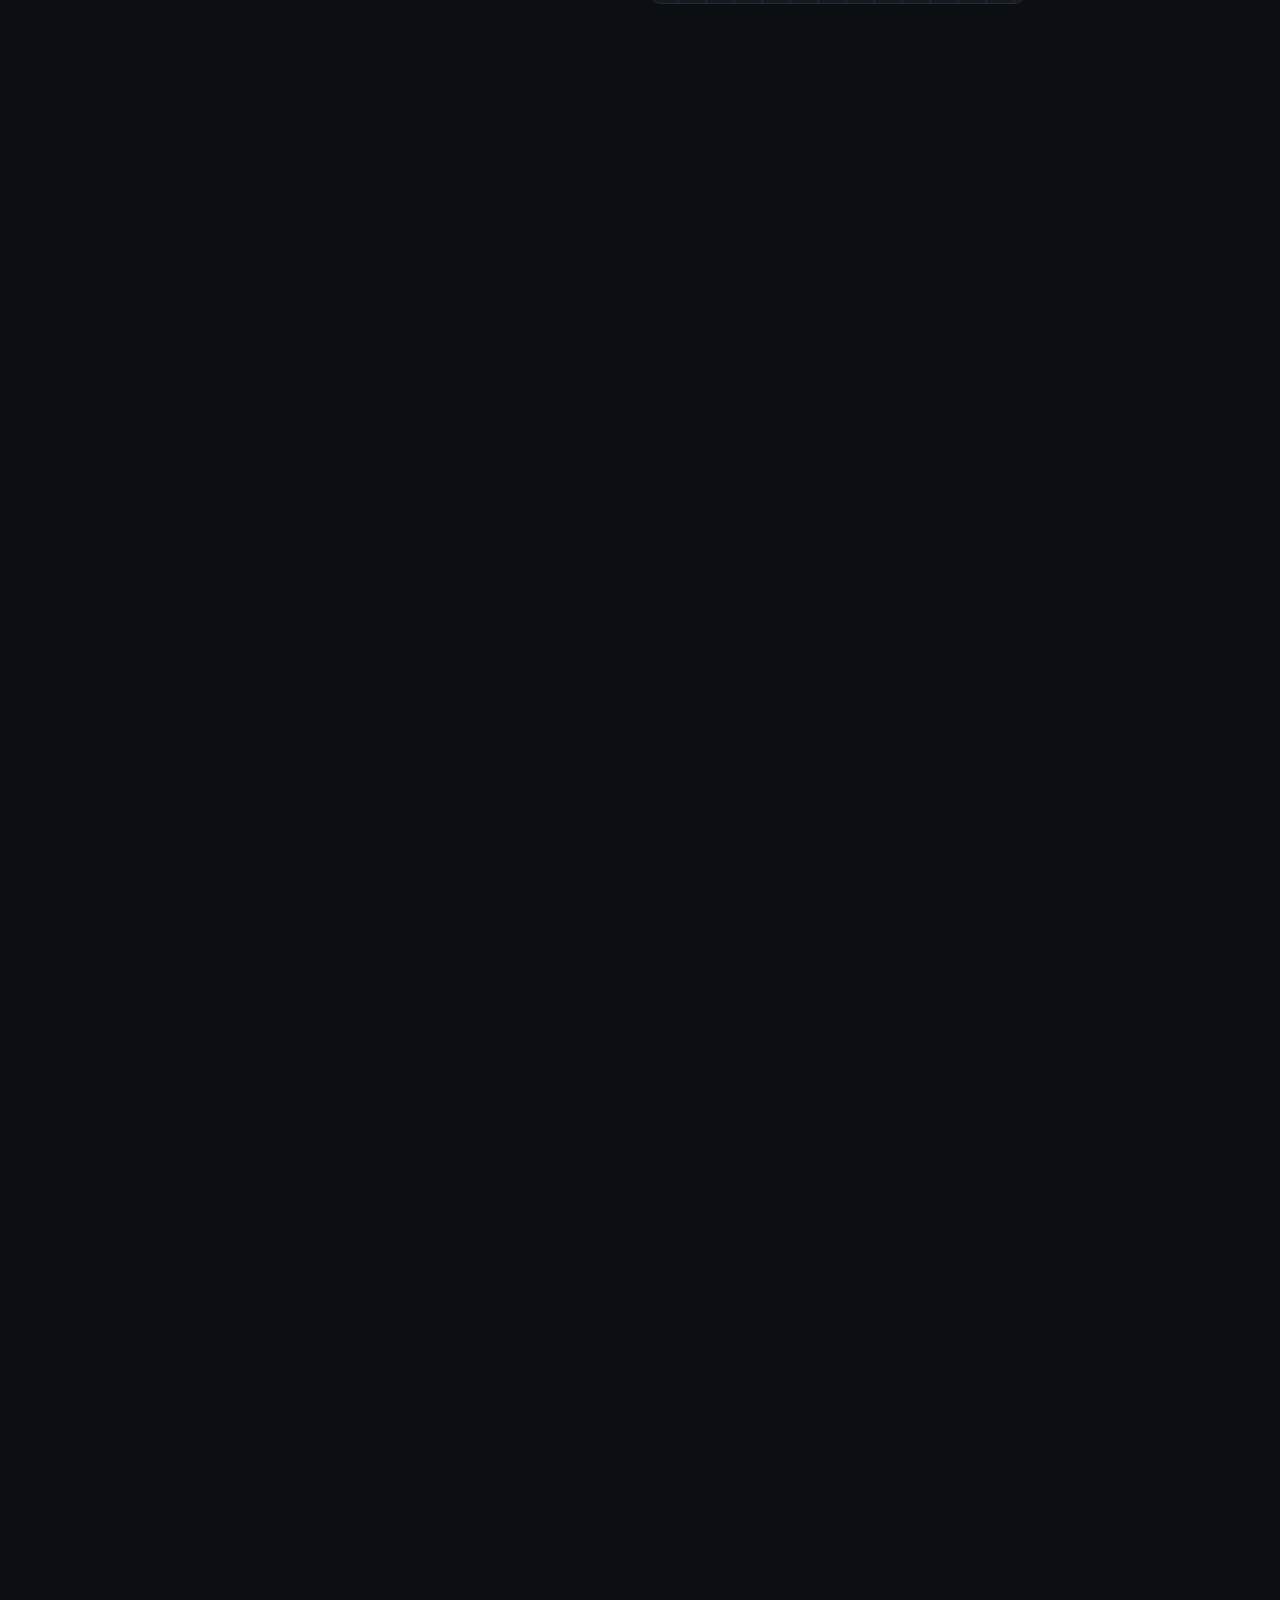
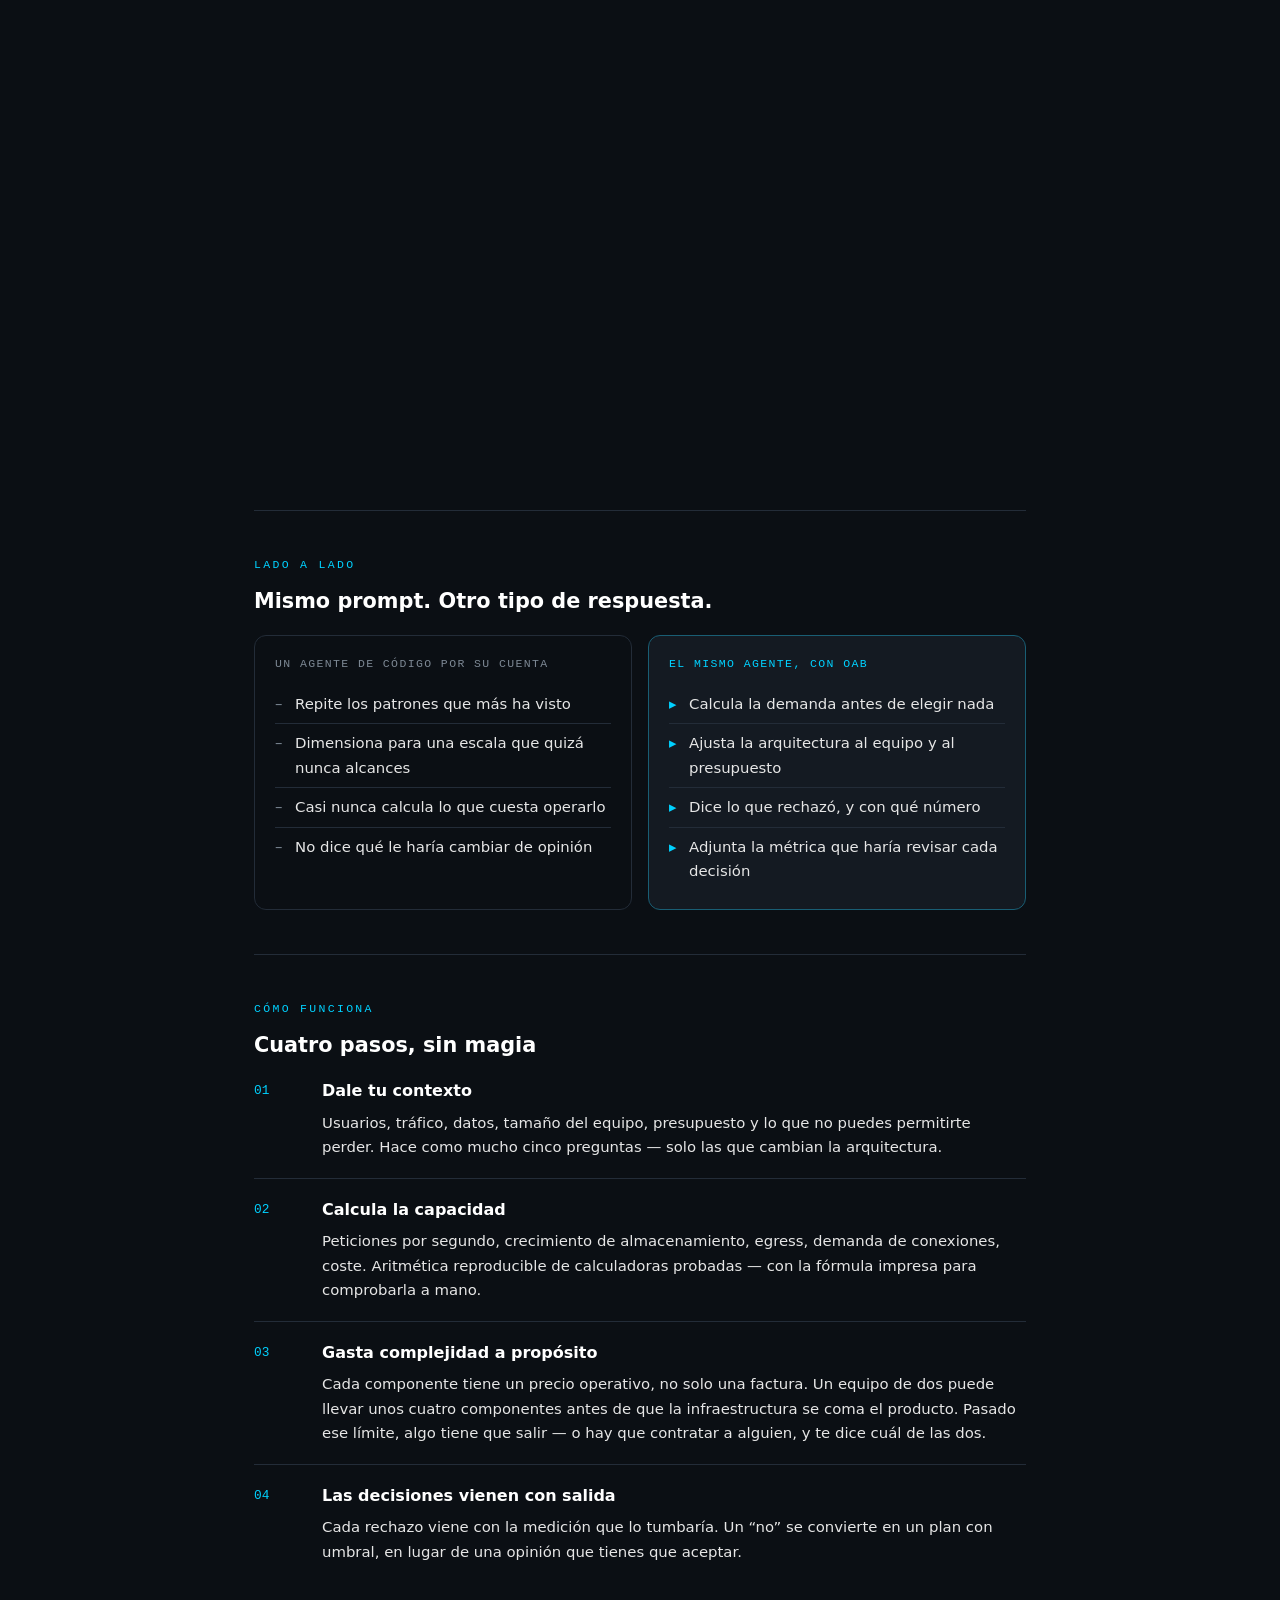
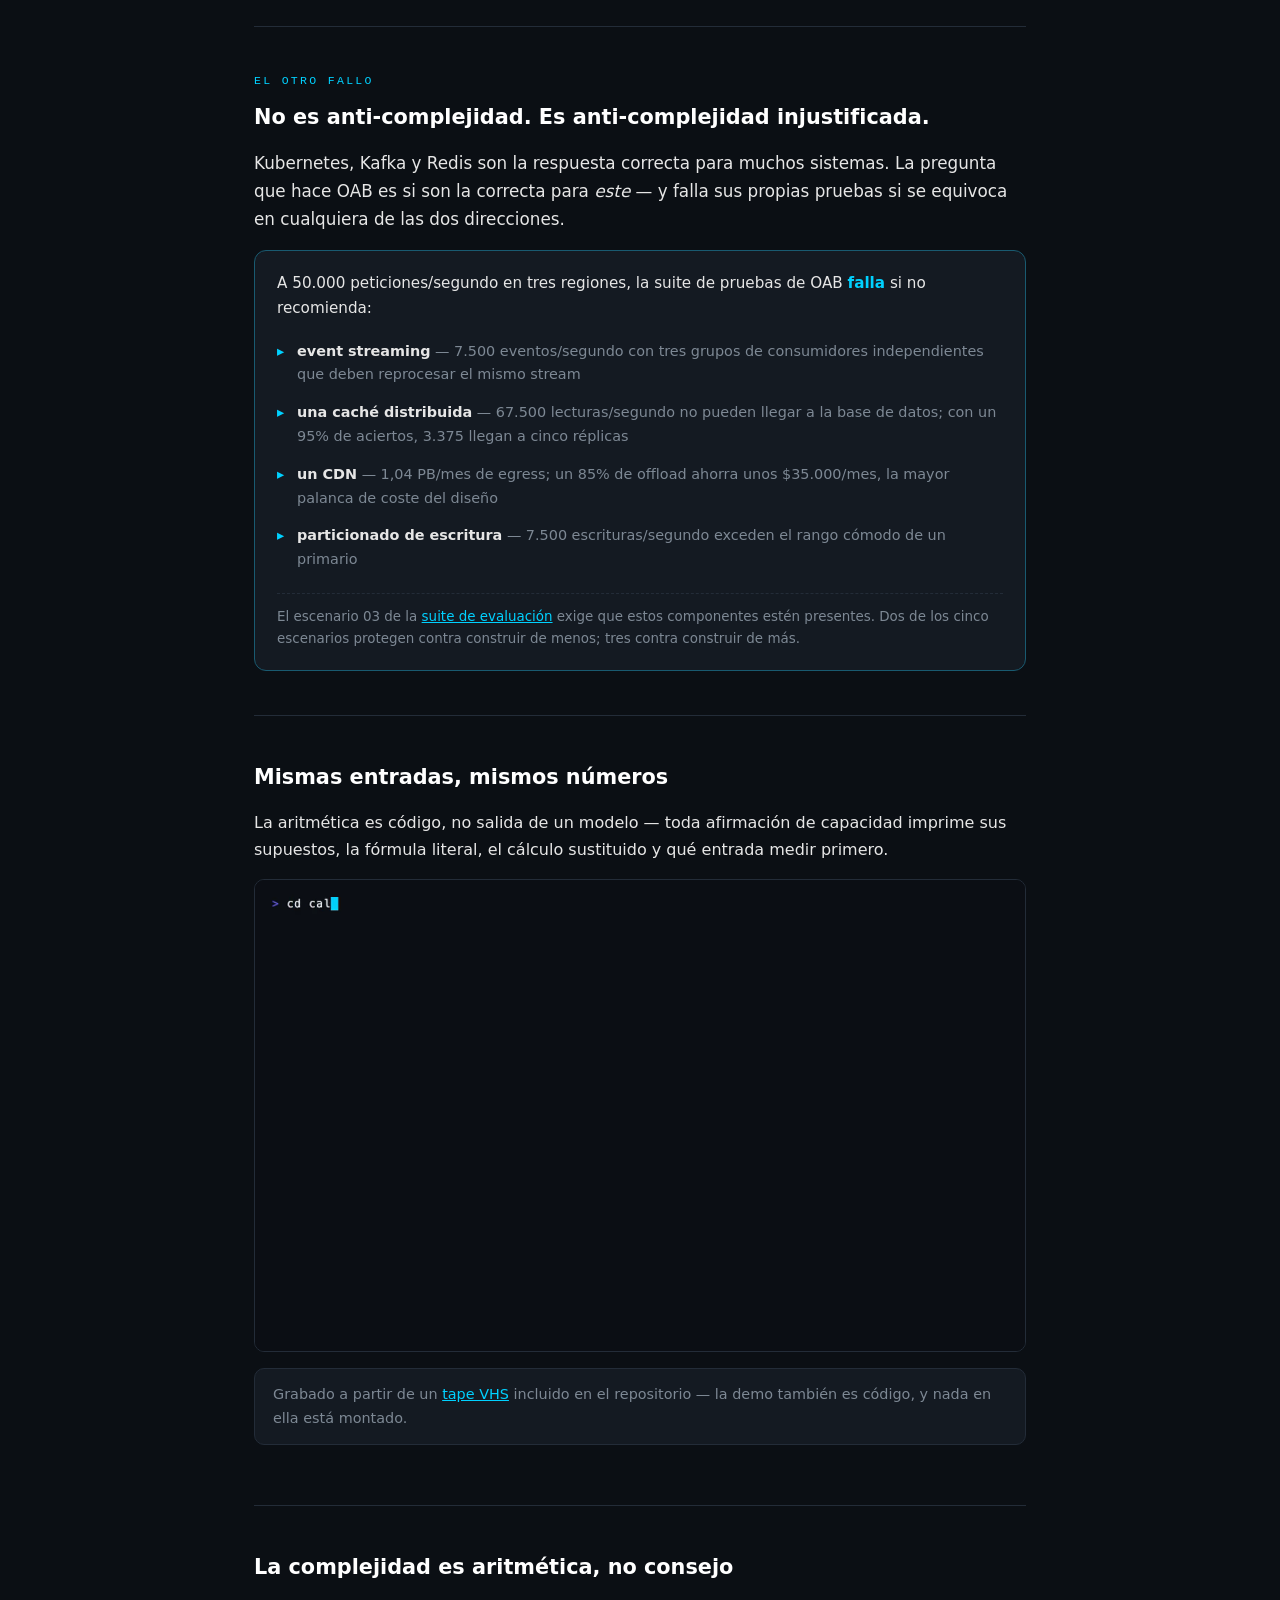
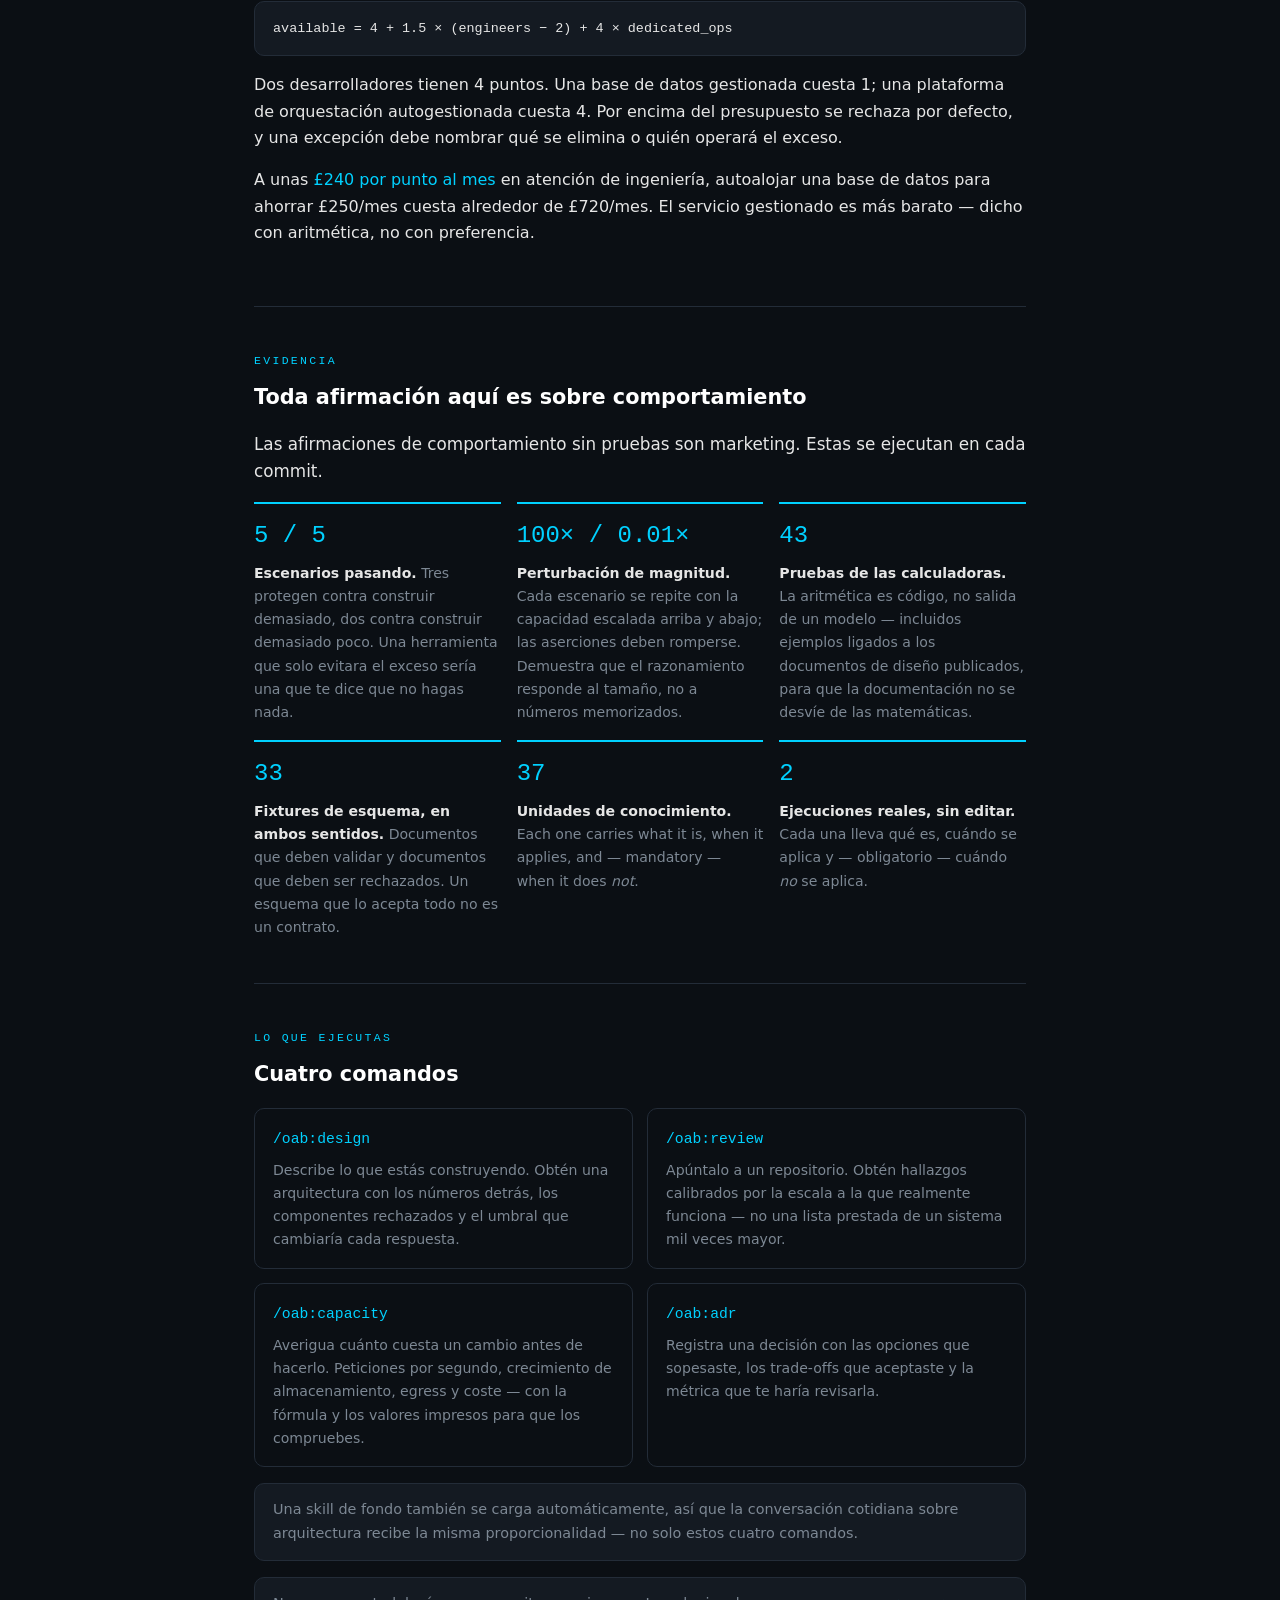
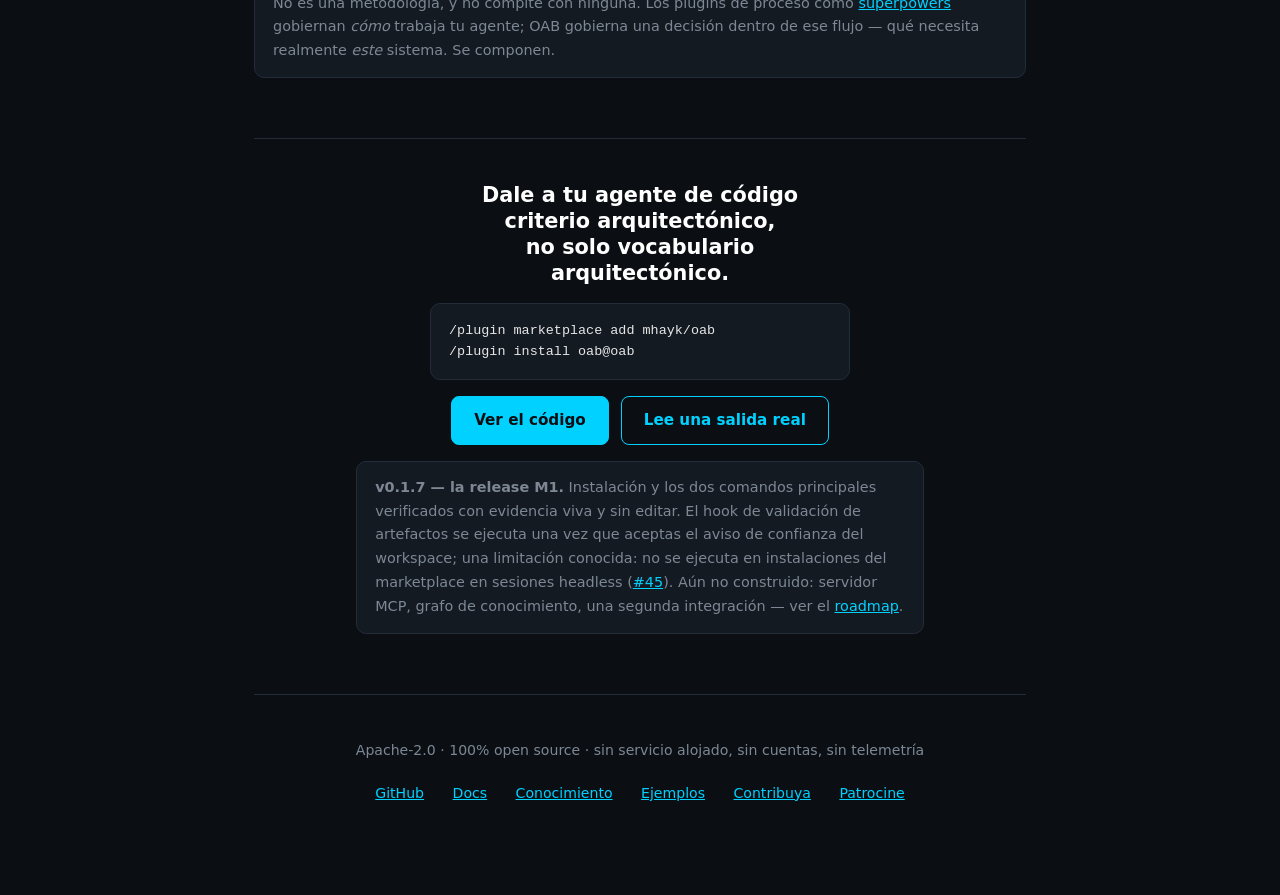
==== commit 3c248d28: "docs: record that installed-plugin hooks fire once the workspace is trusted @gabrielevanger verified" ====
--- a/website/es/index.html
+++ b/website/es/index.html
@@ -294,7 +294,7 @@
     <a class="btn solid" href="https://github.com/mhayk/oab">Ver el código</a>
     <a class="btn" href="https://github.com/mhayk/oab/tree/main/examples">Lee una salida real</a>
   </div>
-  <p class="note"><strong>v0.1.7 — la release M1.</strong> Instalación y los dos comandos principales verificados con evidencia viva y sin editar. Una limitación conocida: los hooks de validación de artefactos se ejecutan vía <code>--plugin-dir</code>, pero no en instalaciones del marketplace en sesiones headless (<a href="https://github.com/mhayk/oab/issues/45">#45</a>). Aún no construido: servidor MCP, grafo de conocimiento, una segunda integración — ver el <a href="https://github.com/mhayk/oab/blob/main/ROADMAP.md">roadmap</a>.</p>
+  <p class="note"><strong>v0.1.7 — la release M1.</strong> Instalación y los dos comandos principales verificados con evidencia viva y sin editar. El hook de validación de artefactos se ejecuta una vez que aceptas el aviso de confianza del workspace; una limitación conocida: no se ejecuta en instalaciones del marketplace en sesiones headless (<a href="https://github.com/mhayk/oab/issues/45">#45</a>). Aún no construido: servidor MCP, grafo de conocimiento, una segunda integración — ver el <a href="https://github.com/mhayk/oab/blob/main/ROADMAP.md">roadmap</a>.</p>
 </section>
 
 <footer>
